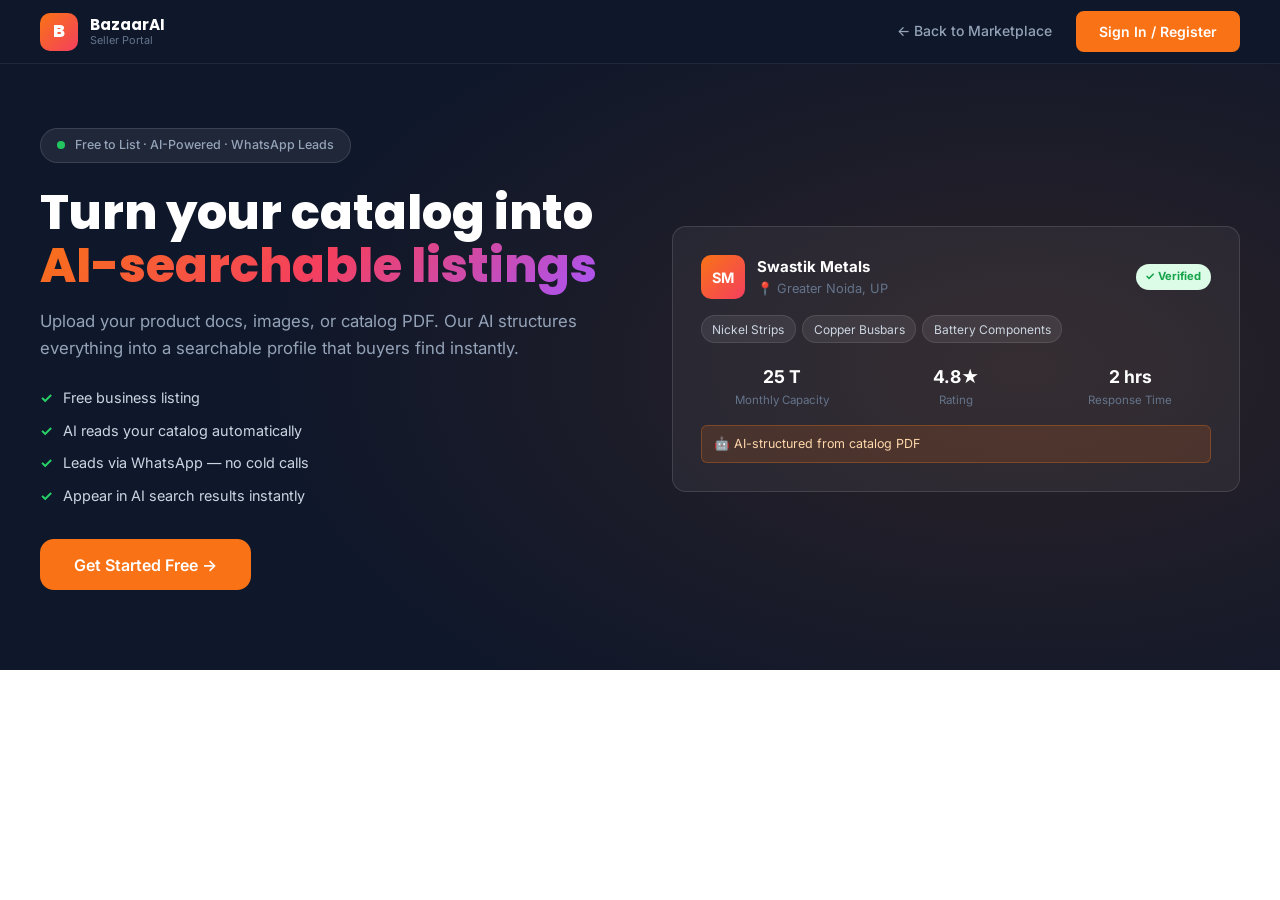
==== seller.html @ 1f9756ff "Rebuild: BazaarAI — AI-powered B2B marketplace prototype Complete rewrite as a ChatGPT-like B2B mark" ====
<!DOCTYPE html>
<html lang="en">
<head>
  <meta charset="UTF-8" />
  <meta name="viewport" content="width=device-width, initial-scale=1" />
  <title>Seller Dashboard — BazaarAI</title>
  <link rel="preconnect" href="https://fonts.googleapis.com" />
  <link rel="preconnect" href="https://fonts.gstatic.com" crossorigin />
  <link href="https://fonts.googleapis.com/css2?family=Inter:wght@300;400;500;600;700&family=Poppins:wght@600;700;800&display=swap" rel="stylesheet" />
  <link rel="stylesheet" href="styles.css" />
</head>
<body class="seller-page">

<!-- ── HEADER ── -->
<header class="header" id="header">
  <div class="container header-inner">
    <a href="index.html" class="brand">
      <div class="brand-icon">B</div>
      <div class="brand-text">
        <span class="brand-name">BazaarAI</span>
        <span class="brand-sub">Seller Portal</span>
      </div>
    </a>
    <nav class="header-nav">
      <a href="index.html">← Back to Marketplace</a>
    </nav>
    <div class="header-actions">
      <button class="btn btn-accent" id="sellerLoginBtn">Sign In / Register</button>
    </div>
  </div>
</header>

<!-- ── ONBOARDING (shown before login) ── -->
<section class="seller-hero" id="sellerHero">
  <div class="container seller-hero-inner">
    <div class="seller-hero-text">
      <div class="hero-badge"><span class="pulse-dot"></span> Free to List · AI-Powered · WhatsApp Leads</div>
      <h1>Turn your catalog into<br /><span class="gradient-text">AI-searchable listings</span></h1>
      <p class="hero-sub">Upload your product docs, images, or catalog PDF. Our AI structures everything into a searchable profile that buyers find instantly.</p>
      <div class="seller-benefits">
        <div class="benefit"><span>✓</span> Free business listing</div>
        <div class="benefit"><span>✓</span> AI reads your catalog automatically</div>
        <div class="benefit"><span>✓</span> Leads via WhatsApp — no cold calls</div>
        <div class="benefit"><span>✓</span> Appear in AI search results instantly</div>
      </div>
      <button class="btn btn-accent btn-lg" id="startOnboarding">Get Started Free →</button>
    </div>
    <div class="seller-hero-visual">
      <div class="upload-preview-card">
        <div class="upc-header">
          <div class="upc-avatar">SM</div>
          <div>
            <p class="upc-name">Swastik Metals</p>
            <p class="upc-loc">📍 Greater Noida, UP</p>
          </div>
          <span class="verified-badge">✓ Verified</span>
        </div>
        <div class="upc-tags"><span>Nickel Strips</span><span>Copper Busbars</span><span>Battery Components</span></div>
        <div class="upc-stats">
          <div><strong>25 T</strong><p>Monthly Capacity</p></div>
          <div><strong>4.8★</strong><p>Rating</p></div>
          <div><strong>2 hrs</strong><p>Response Time</p></div>
        </div>
        <div class="upc-ai-tag">🤖 AI-structured from catalog PDF</div>
      </div>
    </div>
  </div>
</section>

<!-- ── ONBOARDING WIZARD ── -->
<section class="onboarding-wizard hidden" id="onboardingWizard">
  <div class="container wizard-wrap">

    <!-- PROGRESS BAR -->
    <div class="wizard-progress">
      <div class="wp-step active" data-step="1"><div class="wp-dot">1</div><span>Business Info</span></div>
      <div class="wp-line"></div>
      <div class="wp-step" data-step="2"><div class="wp-dot">2</div><span>Products</span></div>
      <div class="wp-line"></div>
      <div class="wp-step" data-step="3"><div class="wp-dot">3</div><span>Upload Catalog</span></div>
      <div class="wp-line"></div>
      <div class="wp-step" data-step="4"><div class="wp-dot">4</div><span>AI Processing</span></div>
    </div>

    <!-- STEP 1: Business Info -->
    <div class="wizard-step active" id="step1">
      <h2>Tell us about your business</h2>
      <p class="step-sub">This creates your verified seller profile.</p>
      <div class="wiz-form">
        <div class="form-row">
          <label>Business / Company Name *<input type="text" placeholder="e.g. Swastik Metal Components" /></label>
          <label>GST Number *<input type="text" placeholder="e.g. 09ABCDE1234F1Z5" maxlength="15" /></label>
        </div>
        <div class="form-row">
          <label>Owner / Contact Name *<input type="text" placeholder="Full name" /></label>
          <label>Mobile (WhatsApp) *<input type="tel" placeholder="+91 XXXXX XXXXX" /></label>
        </div>
        <div class="form-row">
          <label>Business Email<input type="email" placeholder="you@business.com" /></label>
          <label>City / District *<input type="text" placeholder="e.g. Greater Noida" /></label>
        </div>
        <label>Business Address *<textarea rows="2" placeholder="Full address with PIN code"></textarea></label>
        <div class="form-row">
          <label>State *
            <select>
              <option>Uttar Pradesh</option><option>Delhi</option><option>Maharashtra</option><option>Gujarat</option><option>Karnataka</option><option>Tamil Nadu</option><option>Rajasthan</option><option>Haryana</option><option>Punjab</option><option>West Bengal</option>
            </select>
          </label>
          <label>Business Type *
            <select>
              <option>Manufacturer</option><option>Distributor / Trader</option><option>Manufacturer + Distributor</option><option>Service Provider</option><option>Exporter</option>
            </select>
          </label>
        </div>
        <div class="form-row">
          <label>Annual Turnover
            <select>
              <option>Below ₹50 Lakh</option><option>₹50L – ₹1 Crore</option><option>₹1–5 Crore</option><option>₹5–25 Crore</option><option>Above ₹25 Crore</option>
            </select>
          </label>
          <label>No. of Employees
            <select>
              <option>1–10</option><option>11–50</option><option>51–200</option><option>200+</option>
            </select>
          </label>
        </div>
        <div class="step-actions">
          <button class="btn btn-accent btn-lg" onclick="goStep(2)">Next: Products →</button>
        </div>
      </div>
    </div>

    <!-- STEP 2: Products -->
    <div class="wizard-step hidden" id="step2">
      <h2>What do you sell?</h2>
      <p class="step-sub">Add your main products or services. You can add more later.</p>
      <div class="products-builder" id="productsBuilder">
        <div class="product-entry" id="productEntry0">
          <div class="pe-header"><span class="pe-num">Product 1</span><button class="pe-remove hidden" onclick="removeProduct(0)">✕</button></div>
          <div class="form-row">
            <label>Product Name *<input type="text" placeholder="e.g. Nickel Plated Strips" /></label>
            <label>Category *
              <select>
                <option>Battery Components</option><option>Metals & Alloys</option><option>Electronics</option><option>Machinery</option><option>Packaging</option><option>Chemicals</option><option>Textiles</option><option>Auto Parts</option><option>Other</option>
              </select>
            </label>
          </div>
          <label>Description<textarea rows="2" placeholder="Key specs, grades, sizes, applications…"></textarea></label>
          <div class="form-row">
            <label>Min. Order Qty<input type="text" placeholder="e.g. 10 kg / 100 pcs" /></label>
            <label>Price Range (₹)<input type="text" placeholder="e.g. ₹500–₹800/kg" /></label>
          </div>
        </div>
      </div>
      <button class="btn btn-outline add-product-btn" id="addProductBtn">+ Add Another Product</button>
      <div class="step-actions">
        <button class="btn btn-ghost-dark" onclick="goStep(1)">← Back</button>
        <button class="btn btn-accent btn-lg" onclick="goStep(3)">Next: Upload Catalog →</button>
      </div>
    </div>

    <!-- STEP 3: Upload -->
    <div class="wizard-step hidden" id="step3">
      <h2>Upload your catalog & documents</h2>
      <p class="step-sub">Our AI will read everything and structure it into searchable listings automatically.</p>
      <div class="upload-grid">
        <div class="upload-zone" id="catalogZone" ondragover="event.preventDefault()" ondrop="handleDrop(event,'catalog')">
          <div class="uz-icon">📄</div>
          <p class="uz-title">Product Catalog / Brochure</p>
          <p class="uz-sub">PDF, Word, Excel — AI extracts all product data</p>
          <input type="file" id="catalogFile" accept=".pdf,.doc,.docx,.xls,.xlsx" hidden onchange="handleFileSelect(this,'catalog')" />
          <button class="btn btn-outline" onclick="document.getElementById('catalogFile').click()">Choose File</button>
          <div class="uz-preview hidden" id="catalogPreview"></div>
        </div>
        <div class="upload-zone" id="imagesZone" ondragover="event.preventDefault()" ondrop="handleDrop(event,'images')">
          <div class="uz-icon">🖼️</div>
          <p class="uz-title">Product Images</p>
          <p class="uz-sub">JPG, PNG — AI captions and tags automatically</p>
          <input type="file" id="imagesFile" accept="image/*" multiple hidden onchange="handleFileSelect(this,'images')" />
          <button class="btn btn-outline" onclick="document.getElementById('imagesFile').click()">Choose Images</button>
          <div class="uz-preview hidden" id="imagesPreview"></div>
        </div>
        <div class="upload-zone" id="docsZone" ondragover="event.preventDefault()" ondrop="handleDrop(event,'docs')">
          <div class="uz-icon">📋</div>
          <p class="uz-title">Business Documents</p>
          <p class="uz-sub">GST cert, MSME, ISO — builds buyer trust</p>
          <input type="file" id="docsFile" accept=".pdf,.jpg,.png" multiple hidden onchange="handleFileSelect(this,'docs')" />
          <button class="btn btn-outline" onclick="document.getElementById('docsFile').click()">Choose Docs</button>
          <div class="uz-preview hidden" id="docsPreview"></div>
        </div>
      </div>
      <div class="step-actions">
        <button class="btn btn-ghost-dark" onclick="goStep(2)">← Back</button>
        <button class="btn btn-accent btn-lg" onclick="goStep(4)">Submit & Process with AI →</button>
      </div>
    </div>

    <!-- STEP 4: AI Processing -->
    <div class="wizard-step hidden" id="step4">
      <div class="ai-processing" id="aiProcessing">
        <div class="ai-proc-icon">🤖</div>
        <h2>AI is processing your catalog…</h2>
        <p class="step-sub">This takes about 30 seconds. Sit tight!</p>
        <div class="proc-steps" id="procSteps">
          <div class="proc-step pending" id="proc1"><span class="proc-spinner"></span> Reading catalog & extracting product data…</div>
          <div class="proc-step pending" id="proc2"><span class="proc-spinner"></span> Structuring product listings & specs…</div>
          <div class="proc-step pending" id="proc3"><span class="proc-spinner"></span> Generating search keywords & tags…</div>
          <div class="proc-step pending" id="proc4"><span class="proc-spinner"></span> Creating seller profile & FAQs…</div>
          <div class="proc-step pending" id="proc5"><span class="proc-spinner"></span> Verifying business documents…</div>
        </div>
      </div>
      <!-- Success State (hidden initially) -->
      <div class="ai-success hidden" id="aiSuccess">
        <div class="success-checkmark">✓</div>
        <h2>Your listing is live! 🎉</h2>
        <p class="step-sub">BazaarAI has structured your catalog into <strong>12 searchable product listings</strong>. Buyers can now find you instantly.</p>
        <div class="success-stats">
          <div class="ss-item"><span class="ss-num">12</span><span class="ss-label">Products Listed</span></div>
          <div class="ss-item"><span class="ss-num">48</span><span class="ss-label">Keywords Generated</span></div>
          <div class="ss-item"><span class="ss-num">3</span><span class="ss-label">Docs Verified</span></div>
        </div>
        <div class="success-actions">
          <button class="btn btn-accent btn-lg" onclick="showDashboard()">View My Dashboard →</button>
          <a href="index.html" class="btn btn-outline btn-lg">See How Buyers Find Me</a>
        </div>
      </div>
    </div>

  </div>
</section>

<!-- ── SELLER DASHBOARD ── -->
<section class="seller-dashboard hidden" id="sellerDashboard">
  <div class="container">
    <div class="dashboard-header">
      <div>
        <h2>Welcome back, <span id="dashName">Swastik Metals</span></h2>
        <p class="dash-sub">Your listing is active and getting discovered</p>
      </div>
      <div class="dash-header-actions">
        <button class="btn btn-outline">Edit Profile</button>
        <button class="btn btn-accent">+ Add Product</button>
      </div>
    </div>

    <!-- KPI CARDS -->
    <div class="kpi-grid">
      <div class="kpi-card">
        <div class="kpi-icon">👁️</div>
        <div class="kpi-val" data-target="1284">0</div>
        <div class="kpi-label">Profile Views (30d)</div>
        <div class="kpi-trend up">↑ 23% vs last month</div>
      </div>
      <div class="kpi-card">
        <div class="kpi-icon">💬</div>
        <div class="kpi-val" data-target="47">0</div>
        <div class="kpi-label">WhatsApp Enquiries</div>
        <div class="kpi-trend up">↑ 18% vs last month</div>
      </div>
      <div class="kpi-card">
        <div class="kpi-icon">🔍</div>
        <div class="kpi-val" data-target="326">0</div>
        <div class="kpi-label">Search Appearances</div>
        <div class="kpi-trend up">↑ 41% vs last month</div>
      </div>
      <div class="kpi-card">
        <div class="kpi-icon">⭐</div>
        <div class="kpi-val" data-target="48" data-decimal="true">0</div>
        <div class="kpi-label">Avg. Rating</div>
        <div class="kpi-trend neutral">12 reviews</div>
      </div>
    </div>

    <!-- RECENT LEADS -->
    <div class="dash-section">
      <div class="dash-section-head">
        <h3>Recent Buyer Enquiries</h3>
        <button class="btn btn-outline tiny">View All</button>
      </div>
      <div class="leads-table">
        <div class="leads-head"><span>Buyer</span><span>Query</span><span>Location</span><span>Time</span><span>Action</span></div>
        <div class="lead-row">
          <div class="lead-buyer"><div class="lead-avatar">RK</div><div><p>Rajesh Kumar</p><p class="lead-co">RK Energy Pvt Ltd</p></div></div>
          <div class="lead-query">"Need 100kg pure nickel 0.15mm for battery pack"</div>
          <div class="lead-loc">📍 Pune, MH</div>
          <div class="lead-time">2 hrs ago</div>
          <div><a href="https://wa.me/918112662827?text=Hi%2C+I+saw+your+listing+on+BazaarAI" target="_blank" class="btn btn-wa tiny">WhatsApp</a></div>
        </div>
        <div class="lead-row">
          <div class="lead-buyer"><div class="lead-avatar">AM</div><div><p>Amit Mehta</p><p class="lead-co">Greentech Solutions</p></div></div>
          <div class="lead-query">"Copper busbar custom shape 6mm × 30mm, 500 pcs"</div>
          <div class="lead-loc">📍 Bangalore, KA</div>
          <div class="lead-time">5 hrs ago</div>
          <div><a href="https://wa.me/918112662827?text=Hi%2C+I+saw+your+listing+on+BazaarAI" target="_blank" class="btn btn-wa tiny">WhatsApp</a></div>
        </div>
        <div class="lead-row">
          <div class="lead-buyer"><div class="lead-avatar">PS</div><div><p>Priya Sharma</p><p class="lead-co">SolarMax India</p></div></div>
          <div class="lead-query">"Aluminium busbar for solar inverter, 1000 pcs/month"</div>
          <div class="lead-loc">📍 Jaipur, RJ</div>
          <div class="lead-time">1 day ago</div>
          <div><a href="https://wa.me/918112662827?text=Hi%2C+I+saw+your+listing+on+BazaarAI" target="_blank" class="btn btn-wa tiny">WhatsApp</a></div>
        </div>
        <div class="lead-row">
          <div class="lead-buyer"><div class="lead-avatar">VN</div><div><p>Vikram Nair</p><p class="lead-co">EV Pack Technologies</p></div></div>
          <div class="lead-query">"Nickel plated strip sample 20mm × 0.2mm, urgent"</div>
          <div class="lead-loc">📍 Chennai, TN</div>
          <div class="lead-time">2 days ago</div>
          <div><a href="https://wa.me/918112662827?text=Hi%2C+I+saw+your+listing+on+BazaarAI" target="_blank" class="btn btn-wa tiny">WhatsApp</a></div>
        </div>
      </div>
    </div>

    <!-- LISTED PRODUCTS -->
    <div class="dash-section">
      <div class="dash-section-head">
        <h3>Your AI-Structured Listings</h3>
        <button class="btn btn-outline tiny">Manage All</button>
      </div>
      <div class="listed-products">
        <div class="lp-card"><div class="lp-img">🔧</div><div class="lp-info"><p class="lp-name">Nickel Plated Strips</p><p class="lp-meta">48 keywords · 210 views</p></div><span class="lp-status active">Active</span></div>
        <div class="lp-card"><div class="lp-img">⚡</div><div class="lp-info"><p class="lp-name">Pure Nickel Strips</p><p class="lp-meta">36 keywords · 184 views</p></div><span class="lp-status active">Active</span></div>
        <div class="lp-card"><div class="lp-img">🔌</div><div class="lp-info"><p class="lp-name">Copper Busbars</p><p class="lp-meta">52 keywords · 312 views</p></div><span class="lp-status active">Active</span></div>
        <div class="lp-card"><div class="lp-img">🏗️</div><div class="lp-info"><p class="lp-name">Aluminium Busbars</p><p class="lp-meta">29 keywords · 98 views</p></div><span class="lp-status active">Active</span></div>
        <div class="lp-card lp-add" onclick="goStep(2); showWizard()"><div class="lp-img">+</div><div class="lp-info"><p class="lp-name">Add New Product</p><p class="lp-meta">Let AI structure it</p></div></div>
      </div>
    </div>

  </div>
</section>

<script src="script.js"></script>
</body>
</html>
---- styles.css ----
/* ── TOKENS ── */
:root {
  --ink: #1e293b;
  --muted: #64748b;
  --accent: #f97316;
  --accent-dark: #ea580c;
  --accent-light: #fff7ed;
  --primary: #1a56db;
  --primary-dark: #1447c0;
  --primary-light: #eff6ff;
  --navy: #0f172a;
  --navy-mid: #1e293b;
  --surface: #ffffff;
  --surface-alt: #f8fafc;
  --line: #e2e8f0;
  --wa: #25d366;
  --radius: 14px;
  --radius-sm: 8px;
  --radius-xs: 6px;
  --shadow-sm: 0 1px 3px rgba(15,23,42,.08);
  --shadow: 0 4px 20px rgba(15,23,42,.10);
  --shadow-lg: 0 16px 48px rgba(15,23,42,.18);
  --header-h: 64px;
}

*, *::before, *::after { box-sizing: border-box; margin: 0; padding: 0; }
html { scroll-behavior: smooth; }
body { font-family: "Inter", system-ui, sans-serif; color: var(--ink); background: var(--surface); line-height: 1.6; font-size: 15px; }
img { max-width: 100%; display: block; }
a { color: inherit; text-decoration: none; }
ul { list-style: none; }
input, select, textarea, button { font-family: inherit; }

/* ── UTIL ── */
.container { width: min(1200px, 94vw); margin: 0 auto; }
.hidden { display: none !important; }
.eyebrow { font-size: .72rem; font-weight: 700; letter-spacing: .1em; text-transform: uppercase; color: var(--primary); margin-bottom: .5rem; }
.section-head { text-align: center; max-width: 640px; margin: 0 auto 3rem; }
.section-head h2 { font-family: "Poppins", sans-serif; font-size: clamp(1.6rem,3vw,2.2rem); font-weight: 700; margin-bottom: .6rem; }
.section-lead { color: var(--muted); font-size: 1rem; }
.gradient-text { background: linear-gradient(135deg, #f97316 0%, #f43f5e 50%, #a855f7 100%); -webkit-background-clip: text; -webkit-text-fill-color: transparent; background-clip: text; }

/* ── BUTTONS ── */
.btn { display: inline-flex; align-items: center; justify-content: center; gap: .45rem; padding: .6rem 1.3rem; border-radius: var(--radius-sm); font-size: .875rem; font-weight: 600; cursor: pointer; border: 2px solid transparent; transition: all .15s; white-space: nowrap; }
.btn-accent { background: var(--accent); color: #fff; border-color: var(--accent); }
.btn-accent:hover { background: var(--accent-dark); border-color: var(--accent-dark); }
.btn-primary { background: var(--primary); color: #fff; border-color: var(--primary); }
.btn-primary:hover { background: var(--primary-dark); border-color: var(--primary-dark); }
.btn-outline { background: transparent; color: var(--primary); border-color: var(--primary); }
.btn-outline:hover { background: var(--primary-light); }
.btn-ghost-dark { background: transparent; color: var(--ink); border-color: var(--line); }
.btn-ghost-dark:hover { background: var(--surface-alt); }
.btn-white { background: #fff; color: var(--ink); border-color: #fff; font-weight: 700; }
.btn-white:hover { background: #f1f5f9; }
.btn-outline-white { background: transparent; color: #fff; border-color: rgba(255,255,255,.5); }
.btn-outline-white:hover { background: rgba(255,255,255,.1); }
.btn-wa { background: var(--wa); color: #fff; border-color: var(--wa); font-size: .8rem; padding: .4rem .9rem; }
.btn-wa:hover { background: #1da851; }
.btn-lg { padding: .85rem 2rem; font-size: 1rem; border-radius: var(--radius); }
.btn-block { width: 100%; }
.tiny { padding: .35rem .8rem; font-size: .78rem; }

/* ── HEADER ── */
.header { position: sticky; top: 0; z-index: 100; background: var(--navy); height: var(--header-h); border-bottom: 1px solid rgba(255,255,255,.07); }
.header-inner { display: flex; align-items: center; height: 100%; gap: 1.5rem; }
.brand { display: flex; align-items: center; gap: .75rem; flex-shrink: 0; }
.brand-icon { width: 38px; height: 38px; background: linear-gradient(135deg, var(--accent), #f43f5e); border-radius: 10px; display: flex; align-items: center; justify-content: center; font-family: "Poppins", sans-serif; font-weight: 800; font-size: 1.1rem; color: #fff; flex-shrink: 0; }
.brand-text { display: flex; flex-direction: column; line-height: 1.2; }
.brand-name { font-family: "Poppins", sans-serif; font-weight: 700; font-size: .95rem; color: #fff; }
.brand-sub { font-size: .68rem; color: #64748b; }
.header-nav { display: flex; align-items: center; gap: 1.75rem; margin-left: auto; }
.header-nav a { color: #94a3b8; font-size: .875rem; font-weight: 500; transition: color .15s; }
.header-nav a:hover { color: #fff; }
.header-actions { display: flex; align-items: center; gap: .75rem; }
.burger { display: none; flex-direction: column; gap: 5px; padding: 6px; background: none; border: none; cursor: pointer; margin-left: auto; }
.burger span { display: block; width: 22px; height: 2px; background: #fff; border-radius: 2px; }

/* ── HERO ── */
.hero { position: relative; background: var(--navy); overflow: hidden; padding: 4.5rem 0 5rem; }
.hero-bg-grid {
  position: absolute; inset: 0; pointer-events: none;
  background-image: linear-gradient(rgba(255,255,255,.03) 1px, transparent 1px), linear-gradient(90deg, rgba(255,255,255,.03) 1px, transparent 1px);
  background-size: 60px 60px;
}
.hero-bg-grid::after { content: ''; position: absolute; inset: 0; background: radial-gradient(ellipse 70% 60% at 50% 40%, rgba(249,115,22,.12) 0%, transparent 70%); }
.hero-inner { position: relative; display: flex; flex-direction: column; align-items: center; text-align: center; gap: 2rem; }
.hero-badge { display: inline-flex; align-items: center; gap: .6rem; background: rgba(255,255,255,.07); border: 1px solid rgba(255,255,255,.12); border-radius: 99px; padding: .4rem 1rem; font-size: .78rem; color: #94a3b8; font-weight: 500; }
.pulse-dot { width: 8px; height: 8px; background: #22c55e; border-radius: 50%; animation: pulse 2s infinite; flex-shrink: 0; }
@keyframes pulse { 0%,100%{opacity:1;transform:scale(1)} 50%{opacity:.5;transform:scale(1.3)} }
.hero-inner h1 { font-family: "Poppins", sans-serif; font-size: clamp(2rem,5vw,3.5rem); font-weight: 800; color: #fff; line-height: 1.1; }
.hero-sub { color: #94a3b8; font-size: 1.1rem; max-width: 560px; }

/* ── SEARCH ── */
.search-container { width: 100%; max-width: 760px; }
.search-box { position: relative; display: flex; align-items: center; background: #fff; border-radius: var(--radius); box-shadow: 0 8px 40px rgba(0,0,0,.35); overflow: hidden; border: 2px solid transparent; transition: border-color .2s, box-shadow .2s; }
.search-box:focus-within { border-color: var(--accent); box-shadow: 0 8px 40px rgba(249,115,22,.25); }
.search-icon { width: 52px; height: 56px; display: flex; align-items: center; justify-content: center; flex-shrink: 0; }
.search-icon svg { width: 20px; height: 20px; fill: var(--accent); }
.search-input { flex: 1; height: 56px; border: none; outline: none; font-size: 1rem; color: var(--ink); background: transparent; padding-right: .5rem; position: relative; z-index: 1; }
.search-typewriter { position: absolute; left: 52px; top: 50%; transform: translateY(-50%); color: #94a3b8; font-size: 1rem; pointer-events: none; white-space: nowrap; overflow: hidden; transition: opacity .2s; }
.search-input:focus ~ .search-typewriter,
.search-input:not(:placeholder-shown) ~ .search-typewriter { opacity: 0; }
.search-btn { width: 56px; height: 56px; border: none; background: var(--accent); color: #fff; cursor: pointer; display: flex; align-items: center; justify-content: center; transition: background .15s; flex-shrink: 0; }
.search-btn:hover { background: var(--accent-dark); }
.search-btn svg { width: 20px; height: 20px; fill: #fff; }
.search-btn.small { width: 40px; height: 40px; border-radius: var(--radius-xs); }
.search-suggestions-row { display: flex; align-items: center; gap: .6rem; margin-top: .9rem; flex-wrap: wrap; justify-content: center; }
.sugg-label { font-size: .78rem; color: #64748b; }
.sugg-chip { background: rgba(255,255,255,.08); border: 1px solid rgba(255,255,255,.12); color: #cbd5e1; border-radius: 99px; padding: .3rem .8rem; font-size: .78rem; cursor: pointer; transition: all .15s; }
.sugg-chip:hover { background: rgba(249,115,22,.2); border-color: var(--accent); color: #fff; }

/* ── HERO STATS ── */
.hero-stats { display: flex; align-items: center; gap: 2rem; padding: 1.25rem 2rem; background: rgba(255,255,255,.04); border: 1px solid rgba(255,255,255,.08); border-radius: var(--radius); }
.hstat { text-align: center; }
.hstat-n { display: block; font-family: "Poppins",sans-serif; font-size: 1.35rem; font-weight: 700; color: #fff; }
.hstat-l { font-size: .7rem; color: #64748b; text-transform: uppercase; letter-spacing: .05em; }
.hstat-div { width: 1px; height: 36px; background: rgba(255,255,255,.1); }

/* ── RESULTS ── */
.results-section { padding: 2rem 0 4rem; background: var(--surface-alt); }
.results-layout { display: grid; grid-template-columns: 340px 1fr; gap: 2rem; align-items: start; }
.ai-panel { background: var(--navy); border-radius: var(--radius); overflow: hidden; position: sticky; top: calc(var(--header-h) + 1rem); }
.ai-header { display: flex; align-items: center; gap: .75rem; padding: 1rem 1.25rem; border-bottom: 1px solid rgba(255,255,255,.08); }
.ai-avatar { width: 36px; height: 36px; background: linear-gradient(135deg,var(--accent),#f43f5e); border-radius: 50%; display: flex; align-items: center; justify-content: center; font-size: .75rem; font-weight: 700; color: #fff; flex-shrink: 0; }
.ai-name { color: #fff; font-weight: 600; font-size: .875rem; }
.ai-status { color: #64748b; font-size: .75rem; }
.ai-messages { padding: 1.25rem; display: flex; flex-direction: column; gap: 1rem; min-height: 200px; max-height: 420px; overflow-y: auto; }
.ai-msg { border-radius: var(--radius-sm); padding: .875rem 1rem; font-size: .875rem; line-height: 1.6; }
.ai-msg.user { background: rgba(249,115,22,.15); color: #fed7aa; align-self: flex-end; max-width: 90%; }
.ai-msg.bot { background: rgba(255,255,255,.06); color: #e2e8f0; }
.ai-msg.bot strong { color: #fff; }
.ai-msg.bot ul { margin: .5rem 0 0 1rem; list-style: disc; }
.ai-msg.bot ul li { margin-bottom: .2rem; color: #94a3b8; font-size: .82rem; }
.typing-dots span { display: inline-block; width: 6px; height: 6px; background: #94a3b8; border-radius: 50%; margin: 0 2px; animation: blink 1.2s infinite; }
.typing-dots span:nth-child(2) { animation-delay: .2s; }
.typing-dots span:nth-child(3) { animation-delay: .4s; }
@keyframes blink { 0%,80%,100%{opacity:.2} 40%{opacity:1} }
.ai-input-row { display: flex; align-items: center; gap: .5rem; padding: .75rem 1rem; border-top: 1px solid rgba(255,255,255,.08); }
.ai-followup { flex: 1; background: rgba(255,255,255,.06); border: 1px solid rgba(255,255,255,.1); border-radius: var(--radius-xs); padding: .5rem .75rem; color: #fff; font-size: .85rem; outline: none; }
.ai-followup::placeholder { color: #475569; }
.ai-followup:focus { border-color: var(--accent); }

/* ── SUPPLIER CARDS ── */
.results-toolbar { display: flex; align-items: center; justify-content: space-between; margin-bottom: 1.25rem; flex-wrap: wrap; gap: .75rem; }
.results-count { font-size: .875rem; color: var(--muted); font-weight: 500; }
.results-filters { display: flex; gap: .75rem; }
.filter-select { padding: .45rem .75rem; border: 1px solid var(--line); border-radius: var(--radius-xs); font-size: .82rem; background: #fff; color: var(--ink); cursor: pointer; outline: none; }
.supplier-grid { display: flex; flex-direction: column; gap: 1rem; }
.supplier-card { background: #fff; border: 1px solid var(--line); border-radius: var(--radius); padding: 1.25rem; transition: box-shadow .2s, border-color .2s; display: grid; grid-template-columns: auto 1fr auto; gap: 1rem; align-items: start; }
.supplier-card:hover { box-shadow: var(--shadow); border-color: #bfdbfe; }
.sc-avatar { width: 52px; height: 52px; border-radius: var(--radius-sm); background: linear-gradient(135deg,var(--primary-light),#dbeafe); display: flex; align-items: center; justify-content: center; font-family: "Poppins",sans-serif; font-weight: 700; font-size: 1.1rem; color: var(--primary); flex-shrink: 0; }
.sc-body { min-width: 0; }
.sc-top { display: flex; align-items: center; gap: .6rem; flex-wrap: wrap; margin-bottom: .3rem; }
.sc-name { font-weight: 700; font-size: 1rem; }
.sc-verified { background: #dcfce7; color: #16a34a; font-size: .65rem; font-weight: 700; padding: .2rem .5rem; border-radius: 99px; }
.sc-rating { display: flex; align-items: center; gap: .25rem; font-size: .78rem; font-weight: 600; color: #92400e; background: #fef3c7; padding: .2rem .5rem; border-radius: 99px; }
.sc-location { font-size: .8rem; color: var(--muted); margin-bottom: .5rem; }
.sc-tags { display: flex; flex-wrap: wrap; gap: .4rem; margin-bottom: .6rem; }
.sc-tag { background: var(--surface-alt); border: 1px solid var(--line); border-radius: 99px; padding: .2rem .6rem; font-size: .72rem; color: var(--muted); }
.sc-match { font-size: .8rem; color: #1d4ed8; font-weight: 500; margin-bottom: .5rem; }
.sc-match span { background: #dbeafe; padding: .1rem .4rem; border-radius: 4px; }
.sc-meta { display: flex; gap: 1rem; font-size: .78rem; color: var(--muted); }
.sc-actions { display: flex; flex-direction: column; gap: .5rem; align-items: flex-end; flex-shrink: 0; }
.sc-response { font-size: .72rem; color: var(--muted); text-align: right; }
.load-more-wrap { text-align: center; margin-top: 2rem; }

/* ── HOW IT WORKS ── */
.how-it-works { padding: 5rem 0; background: var(--surface); }
.hiw-tabs { display: flex; justify-content: center; gap: 1rem; margin-bottom: 3rem; }
.hiw-tab { padding: .65rem 1.75rem; border-radius: 99px; border: 2px solid var(--line); background: transparent; color: var(--muted); font-weight: 600; cursor: pointer; font-size: .9rem; transition: all .15s; }
.hiw-tab.active { background: var(--primary); border-color: var(--primary); color: #fff; }
.hiw-steps { display: flex; align-items: flex-start; justify-content: center; gap: 0; }
.hiw-step { text-align: center; max-width: 220px; padding: 2rem 1.25rem; position: relative; }
.step-num { position: absolute; top: 1.25rem; left: 50%; transform: translateX(-50%); width: 28px; height: 28px; background: var(--primary); color: #fff; border-radius: 50%; font-size: .78rem; font-weight: 700; display: flex; align-items: center; justify-content: center; }
.step-icon { font-size: 2.5rem; margin-bottom: 1rem; margin-top: .5rem; }
.hiw-step h4 { font-weight: 700; margin-bottom: .5rem; }
.hiw-step p { color: var(--muted); font-size: .875rem; }
.hiw-connector { flex: 1; height: 2px; background: linear-gradient(90deg,var(--primary),#a5b4fc); align-self: center; margin-top: -2rem; max-width: 80px; }

/* ── CATEGORIES ── */
.categories { padding: 4rem 0; background: var(--surface-alt); }
.cat-grid { display: grid; grid-template-columns: repeat(4,1fr); gap: 1rem; }
.cat-card { background: #fff; border: 1px solid var(--line); border-radius: var(--radius); padding: 1.5rem 1rem; text-align: center; cursor: pointer; display: flex; flex-direction: column; align-items: center; gap: .4rem; transition: all .15s; }
.cat-card:hover { border-color: var(--accent); box-shadow: var(--shadow); transform: translateY(-2px); }
.cat-emoji { font-size: 2rem; }
.cat-name { font-weight: 700; font-size: .9rem; }
.cat-count { font-size: .75rem; color: var(--muted); }

/* ── AI DEMO ── */
.ai-demo { padding: 5rem 0; background: var(--navy); }
.ai-demo-inner { display: grid; grid-template-columns: 1fr 1fr; gap: 5rem; align-items: center; }
.ai-demo-text .eyebrow { color: var(--accent); }
.ai-demo-text h2 { font-family: "Poppins",sans-serif; font-size: clamp(1.6rem,3vw,2.2rem); font-weight: 700; color: #fff; margin-bottom: .75rem; }
.ai-demo-text .section-lead { color: #94a3b8; }
.ai-features { margin-top: 2rem; display: flex; flex-direction: column; gap: 1.25rem; }
.ai-features li { display: flex; gap: 1rem; }
.feat-icon { font-size: 1.4rem; flex-shrink: 0; }
.ai-features li strong { display: block; color: #fff; font-weight: 600; margin-bottom: .2rem; }
.ai-features li p { color: #64748b; font-size: .875rem; }

/* ── MOCKUP ── */
.mockup-window { background: #1e293b; border-radius: var(--radius); overflow: hidden; box-shadow: var(--shadow-lg); border: 1px solid rgba(255,255,255,.1); }
.mockup-bar { display: flex; gap: .4rem; padding: .75rem 1rem; background: #0f172a; }
.mockup-bar span { width: 12px; height: 12px; border-radius: 50%; background: #374151; }
.mockup-bar span:nth-child(1) { background: #ef4444; }
.mockup-bar span:nth-child(2) { background: #f59e0b; }
.mockup-bar span:nth-child(3) { background: #22c55e; }
.mockup-chat { padding: 1.25rem; display: flex; flex-direction: column; gap: 1rem; min-height: 280px; }
.mockup-msg { border-radius: var(--radius-sm); padding: .75rem 1rem; font-size: .875rem; line-height: 1.6; max-width: 85%; }
.mockup-msg.user { background: rgba(249,115,22,.2); color: #fed7aa; align-self: flex-end; }
.mockup-msg.ai { background: rgba(255,255,255,.06); color: #e2e8f0; align-self: flex-start; }
.mockup-msg.typing { background: rgba(255,255,255,.04); padding: .9rem 1rem; }
.dot { display: inline-block; width: 7px; height: 7px; background: #64748b; border-radius: 50%; margin: 0 2px; animation: blink 1.2s infinite; }
.dot:nth-child(2) { animation-delay: .2s; }
.dot:nth-child(3) { animation-delay: .4s; }

/* ── TRUST ── */
.trust-section { padding: 4rem 0; background: var(--surface-alt); }
.trust-grid { display: grid; grid-template-columns: repeat(4,1fr); gap: 1.5rem; }
.trust-item { text-align: center; padding: 2rem 1rem; }
.trust-icon { font-size: 2rem; margin-bottom: 1rem; }
.trust-item h4 { font-weight: 700; margin-bottom: .4rem; }
.trust-item p { color: var(--muted); font-size: .875rem; }

/* ── CTA ── */
.cta-section { padding: 5rem 0; background: linear-gradient(135deg,#1a56db 0%,#7c3aed 100%); }
.cta-inner { text-align: center; }
.cta-inner h2 { font-family: "Poppins",sans-serif; font-size: clamp(1.75rem,3vw,2.5rem); font-weight: 700; color: #fff; margin-bottom: .75rem; }
.cta-inner p { color: rgba(255,255,255,.75); margin-bottom: 2rem; font-size: 1.05rem; }
.cta-actions { display: flex; justify-content: center; gap: 1rem; flex-wrap: wrap; }

/* ── FOOTER ── */
.footer { background: var(--navy); padding: 3.5rem 0 0; }
.footer-inner { display: grid; grid-template-columns: 1.5fr 1fr; gap: 3rem; padding-bottom: 3rem; border-bottom: 1px solid rgba(255,255,255,.07); }
.footer-brand { display: flex; align-items: center; gap: .75rem; }
.footer-tagline { color: #475569; font-size: .8rem; margin-top: .1rem; }
.footer-links-grid { display: grid; grid-template-columns: repeat(3,1fr); gap: 1.5rem; }
.footer-links-grid > div { display: flex; flex-direction: column; gap: .5rem; }
.fl-head { color: #fff; font-weight: 600; font-size: .78rem; text-transform: uppercase; letter-spacing: .07em; margin-bottom: .25rem; }
.footer-links-grid a { color: #475569; font-size: .85rem; transition: color .15s; }
.footer-links-grid a:hover { color: #fff; }
.footer-bottom { padding: 1.25rem 0; }
.footer-bottom .container { display: flex; justify-content: space-between; flex-wrap: wrap; gap: .5rem; }
.footer-bottom p { color: #334155; font-size: .78rem; }

/* ── AUTH MODAL ── */
.modal-overlay { position: fixed; inset: 0; background: rgba(0,0,0,.6); backdrop-filter: blur(6px); z-index: 1000; display: flex; align-items: center; justify-content: center; opacity: 0; pointer-events: none; transition: opacity .2s; }
.modal-overlay.open { opacity: 1; pointer-events: all; }
.modal { background: #fff; border-radius: var(--radius); width: min(460px,94vw); max-height: 90vh; overflow-y: auto; position: relative; padding: 2rem; box-shadow: var(--shadow-lg); }
.modal-close { position: absolute; top: 1rem; right: 1rem; background: none; border: none; font-size: 1.4rem; cursor: pointer; color: var(--muted); line-height: 1; }
.modal-close:hover { color: var(--ink); }
.modal-tabs { display: flex; gap: .5rem; margin-bottom: 1.5rem; background: var(--surface-alt); border-radius: var(--radius-sm); padding: .25rem; }
.modal-tab { flex: 1; padding: .55rem; border-radius: var(--radius-xs); border: none; background: transparent; font-size: .875rem; font-weight: 600; cursor: pointer; color: var(--muted); transition: all .15s; }
.modal-tab.active { background: #fff; color: var(--ink); box-shadow: var(--shadow-sm); }
.modal-title { font-family: "Poppins",sans-serif; font-weight: 700; font-size: 1.2rem; margin-bottom: 1.25rem; }
.btn-google { width: 100%; display: flex; align-items: center; justify-content: center; gap: .75rem; padding: .75rem 1.25rem; border: 1.5px solid var(--line); border-radius: var(--radius-sm); background: #fff; font-size: .9rem; font-weight: 600; cursor: pointer; transition: all .15s; color: var(--ink); }
.btn-google svg { width: 20px; height: 20px; }
.btn-google:hover { border-color: #9ca3af; box-shadow: var(--shadow-sm); }
.auth-divider { display: flex; align-items: center; gap: .75rem; margin: 1.25rem 0; }
.auth-divider::before,.auth-divider::after { content:''; flex:1; height:1px; background: var(--line); }
.auth-divider span { font-size: .78rem; color: var(--muted); }
.otp-step label { display: flex; flex-direction: column; gap: .35rem; font-size: .85rem; font-weight: 600; margin-bottom: .9rem; }
.phone-input-row { display: flex; align-items: center; border: 1.5px solid var(--line); border-radius: var(--radius-sm); overflow: hidden; transition: border-color .15s; }
.phone-input-row:focus-within { border-color: var(--primary); }
.country-code { padding: .65rem .75rem; background: var(--surface-alt); font-size: .875rem; border-right: 1px solid var(--line); white-space: nowrap; }
.phone-input-row input { flex:1; border:none; outline:none; padding: .65rem .75rem; font-size: .9rem; }
.otp-hint { font-size: .85rem; color: var(--muted); margin-bottom: 1rem; }
.otp-boxes { display: flex; gap: .5rem; justify-content: center; margin-bottom: 1rem; }
.otp-box { width: 44px; height: 48px; border: 1.5px solid var(--line); border-radius: var(--radius-xs); text-align: center; font-size: 1.25rem; font-weight: 700; outline: none; transition: border-color .15s; }
.otp-box:focus { border-color: var(--primary); }
.resend-link { text-align: center; font-size: .8rem; color: var(--muted); margin-top: .75rem; }
.resend-link a { color: var(--primary); font-weight: 600; }

/* ── SELLER PAGE ── */
.seller-page .hero { padding: 0; }
.seller-hero { background: var(--navy); padding: 4rem 0 5rem; position: relative; overflow: hidden; }
.seller-hero::before { content:''; position:absolute; inset:0; background: radial-gradient(ellipse 60% 70% at 80% 50%,rgba(249,115,22,.12),transparent); }
.seller-hero-inner { position:relative; display:grid; grid-template-columns:1fr 1fr; gap:4rem; align-items:center; }
.seller-hero-text .hero-badge { display:inline-flex; align-items:center; gap:.6rem; background:rgba(255,255,255,.07); border:1px solid rgba(255,255,255,.12); border-radius:99px; padding:.4rem 1rem; font-size:.78rem; color:#94a3b8; margin-bottom:1.5rem; }
.seller-hero-text h1 { font-family:"Poppins",sans-serif; font-size:clamp(2rem,4vw,3rem); font-weight:800; color:#fff; line-height:1.1; margin-bottom:1rem; }
.hero-sub { color:#94a3b8; font-size:1.05rem; margin-bottom:1.5rem; }
.seller-benefits { display:flex; flex-direction:column; gap:.6rem; margin-bottom:2rem; }
.benefit { display:flex; align-items:center; gap:.6rem; color:#cbd5e1; font-size:.9rem; }
.benefit span { color:var(--wa); font-weight:700; }

/* Upload Preview Card */
.upload-preview-card { background:rgba(255,255,255,.05); border:1px solid rgba(255,255,255,.12); border-radius:var(--radius); padding:1.75rem; }
.upc-header { display:flex; align-items:center; gap:.75rem; margin-bottom:1rem; }
.upc-avatar { width:44px; height:44px; background:linear-gradient(135deg,var(--accent),#f43f5e); border-radius:10px; display:flex; align-items:center; justify-content:center; font-weight:700; color:#fff; font-size:.9rem; flex-shrink:0; }
.upc-name { color:#fff; font-weight:700; }
.upc-loc { color:#64748b; font-size:.8rem; }
.verified-badge { margin-left:auto; background:#dcfce7; color:#16a34a; font-size:.7rem; font-weight:700; padding:.25rem .6rem; border-radius:99px; }
.upc-tags { display:flex; flex-wrap:wrap; gap:.4rem; margin-bottom:1.25rem; }
.upc-tags span { background:rgba(255,255,255,.08); color:#cbd5e1; font-size:.75rem; padding:.2rem .65rem; border-radius:99px; border:1px solid rgba(255,255,255,.1); }
.upc-stats { display:grid; grid-template-columns:repeat(3,1fr); gap:.75rem; text-align:center; margin-bottom:1rem; }
.upc-stats strong { display:block; color:#fff; font-size:1.1rem; font-weight:700; }
.upc-stats p { color:#64748b; font-size:.72rem; }
.upc-ai-tag { background:rgba(249,115,22,.15); border:1px solid rgba(249,115,22,.3); border-radius:var(--radius-xs); padding:.5rem .75rem; font-size:.78rem; color:#fed7aa; }

/* ── WIZARD ── */
.onboarding-wizard { padding: 3rem 0 5rem; background: var(--surface-alt); }
.wizard-wrap { max-width: 780px; }
.wizard-progress { display:flex; align-items:center; margin-bottom:3rem; }
.wp-step { display:flex; flex-direction:column; align-items:center; gap:.4rem; flex-shrink:0; }
.wp-dot { width:36px; height:36px; border-radius:50%; background:var(--line); color:var(--muted); display:flex; align-items:center; justify-content:center; font-weight:700; font-size:.875rem; transition:all .3s; }
.wp-step.active .wp-dot,.wp-step.done .wp-dot { background:var(--primary); color:#fff; }
.wp-step span { font-size:.72rem; font-weight:600; color:var(--muted); white-space:nowrap; }
.wp-step.active span { color:var(--primary); }
.wp-line { flex:1; height:2px; background:var(--line); transition:background .3s; margin: 0 .5rem; margin-bottom:1.2rem; }
.wp-line.done { background:var(--primary); }

.wizard-step { background:#fff; border-radius:var(--radius); padding:2.5rem; box-shadow:var(--shadow-sm); }
.wizard-step h2 { font-family:"Poppins",sans-serif; font-size:1.5rem; font-weight:700; margin-bottom:.4rem; }
.step-sub { color:var(--muted); font-size:.9rem; margin-bottom:1.75rem; }
.wiz-form label,.step label { display:flex; flex-direction:column; gap:.35rem; font-size:.83rem; font-weight:600; color:var(--ink); margin-bottom:.75rem; }
.wiz-form input,.wiz-form select,.wiz-form textarea,
.step input,.step select,.step textarea { padding:.65rem .9rem; border:1.5px solid var(--line); border-radius:var(--radius-xs); font-size:.9rem; background:#fff; color:var(--ink); outline:none; transition:border-color .15s,box-shadow .15s; width:100%; }
.wiz-form input:focus,.wiz-form select:focus,.wiz-form textarea:focus,
.step input:focus,.step select:focus,.step textarea:focus { border-color:var(--primary); box-shadow:0 0 0 3px var(--primary-light); }
.wiz-form textarea { resize:vertical; }
.form-row { display:grid; grid-template-columns:1fr 1fr; gap:1rem; }
.step-actions { display:flex; justify-content:flex-end; gap:.75rem; margin-top:2rem; }

/* Products Builder */
.products-builder { display:flex; flex-direction:column; gap:1.25rem; margin-bottom:1rem; }
.product-entry { border:1.5px solid var(--line); border-radius:var(--radius-sm); padding:1.25rem; background:var(--surface-alt); }
.pe-header { display:flex; justify-content:space-between; align-items:center; margin-bottom:1rem; }
.pe-num { font-weight:700; font-size:.85rem; color:var(--primary); }
.pe-remove { background:none; border:none; color:var(--muted); cursor:pointer; font-size:1rem; padding:.2rem .4rem; border-radius:4px; }
.pe-remove:hover { background:#fee2e2; color:#dc2626; }
.add-product-btn { margin-bottom:1.5rem; }

/* Upload Zones */
.upload-grid { display:grid; grid-template-columns:repeat(3,1fr); gap:1rem; margin-bottom:1.75rem; }
.upload-zone { border:2px dashed var(--line); border-radius:var(--radius); padding:2rem 1rem; text-align:center; transition:all .15s; cursor:default; }
.upload-zone.has-file { border-color:var(--wa); border-style:solid; background:#f0fdf4; }
.uz-icon { font-size:2rem; margin-bottom:.75rem; }
.uz-title { font-weight:700; font-size:.9rem; margin-bottom:.3rem; }
.uz-sub { color:var(--muted); font-size:.78rem; margin-bottom:1rem; }
.uz-preview { margin-top:.75rem; font-size:.8rem; color:var(--wa); font-weight:600; }

/* AI Processing */
.ai-processing,.ai-success { text-align:center; padding:2rem 1rem; }
.ai-proc-icon { font-size:3rem; margin-bottom:1rem; }
.proc-steps { margin-top:2rem; display:flex; flex-direction:column; gap:.75rem; text-align:left; }
.proc-step { display:flex; align-items:center; gap:.75rem; padding:.75rem 1rem; border-radius:var(--radius-xs); background:var(--surface-alt); font-size:.875rem; color:var(--muted); }
.proc-step.done { background:#f0fdf4; color:#15803d; }
.proc-step.done .proc-spinner::before { content:'✓'; }
.proc-spinner { width:18px; height:18px; border:2px solid var(--line); border-top-color:var(--primary); border-radius:50%; animation:spin .8s linear infinite; flex-shrink:0; display:flex; align-items:center; justify-content:center; font-size:.75rem; }
.proc-step.done .proc-spinner { border:none; animation:none; color:var(--wa); font-size:1rem; }
@keyframes spin { to{transform:rotate(360deg)} }
.success-checkmark { width:72px; height:72px; background:#dcfce7; border-radius:50%; display:flex; align-items:center; justify-content:center; font-size:2rem; color:#16a34a; margin:0 auto 1.5rem; }
.success-stats { display:flex; justify-content:center; gap:3rem; margin:2rem 0; }
.ss-item { text-align:center; }
.ss-num { display:block; font-family:"Poppins",sans-serif; font-size:2rem; font-weight:700; color:var(--primary); }
.ss-label { font-size:.78rem; color:var(--muted); }
.success-actions { display:flex; justify-content:center; gap:1rem; flex-wrap:wrap; }

/* ── DASHBOARD ── */
.seller-dashboard { padding:3rem 0 5rem; background:var(--surface-alt); }
.dashboard-header { display:flex; justify-content:space-between; align-items:center; margin-bottom:2rem; flex-wrap:wrap; gap:1rem; }
.dashboard-header h2 { font-family:"Poppins",sans-serif; font-size:1.5rem; font-weight:700; }
.dash-sub { color:var(--muted); font-size:.9rem; }
.dash-header-actions { display:flex; gap:.75rem; }
.kpi-grid { display:grid; grid-template-columns:repeat(4,1fr); gap:1.25rem; margin-bottom:2.5rem; }
.kpi-card { background:#fff; border:1px solid var(--line); border-radius:var(--radius); padding:1.5rem; text-align:center; }
.kpi-icon { font-size:1.5rem; margin-bottom:.5rem; }
.kpi-val { font-family:"Poppins",sans-serif; font-size:2rem; font-weight:700; color:var(--ink); }
.kpi-label { color:var(--muted); font-size:.8rem; margin:.25rem 0; }
.kpi-trend { font-size:.75rem; font-weight:600; }
.kpi-trend.up { color:#16a34a; }
.kpi-trend.neutral { color:var(--muted); }
.dash-section { background:#fff; border:1px solid var(--line); border-radius:var(--radius); padding:1.5rem; margin-bottom:1.5rem; }
.dash-section-head { display:flex; justify-content:space-between; align-items:center; margin-bottom:1.25rem; }
.dash-section-head h3 { font-weight:700; font-size:1rem; }
.leads-table { display:flex; flex-direction:column; gap:0; }
.leads-head { display:grid; grid-template-columns:180px 1fr 120px 100px 100px; gap:1rem; padding:.6rem 1rem; background:var(--surface-alt); border-radius:var(--radius-xs); font-size:.72rem; font-weight:700; text-transform:uppercase; letter-spacing:.05em; color:var(--muted); }
.lead-row { display:grid; grid-template-columns:180px 1fr 120px 100px 100px; gap:1rem; padding:.875rem 1rem; border-bottom:1px solid var(--line); align-items:center; font-size:.85rem; }
.lead-row:last-child { border-bottom:none; }
.lead-buyer { display:flex; align-items:center; gap:.6rem; }
.lead-avatar { width:32px; height:32px; border-radius:50%; background:var(--primary-light); color:var(--primary); font-weight:700; font-size:.72rem; display:flex; align-items:center; justify-content:center; flex-shrink:0; }
.lead-buyer p { font-weight:600; font-size:.83rem; line-height:1.2; }
.lead-co { color:var(--muted); font-size:.72rem; }
.lead-query { color:var(--muted); font-size:.82rem; font-style:italic; }
.lead-loc { font-size:.8rem; color:var(--muted); }
.lead-time { font-size:.78rem; color:var(--muted); }
.listed-products { display:grid; grid-template-columns:repeat(5,1fr); gap:1rem; }
.lp-card { border:1px solid var(--line); border-radius:var(--radius-sm); padding:1rem; display:flex; flex-direction:column; align-items:center; gap:.5rem; text-align:center; }
.lp-img { font-size:1.75rem; }
.lp-name { font-weight:700; font-size:.85rem; }
.lp-meta { color:var(--muted); font-size:.72rem; }
.lp-status { font-size:.68rem; font-weight:700; padding:.2rem .5rem; border-radius:99px; }
.lp-status.active { background:#dcfce7; color:#16a34a; }
.lp-add { border-style:dashed; cursor:pointer; }
.lp-add:hover { border-color:var(--accent); }
.lp-add .lp-img { color:var(--accent); }

/* ── RESPONSIVE ── */
@media (max-width:1024px) {
  .results-layout { grid-template-columns:1fr; }
  .ai-panel { position:static; }
  .cat-grid { grid-template-columns:repeat(2,1fr); }
  .trust-grid { grid-template-columns:repeat(2,1fr); }
  .kpi-grid { grid-template-columns:repeat(2,1fr); }
  .listed-products { grid-template-columns:repeat(3,1fr); }
  .leads-head,.lead-row { grid-template-columns:150px 1fr 100px 90px 90px; font-size:.78rem; }
}
@media (max-width:768px) {
  .header-nav { display:none; }
  .ai-demo-inner { grid-template-columns:1fr; }
  .seller-hero-inner { grid-template-columns:1fr; }
  .hiw-steps { flex-direction:column; align-items:center; }
  .hiw-connector { width:2px; height:30px; margin:0; }
  .form-row { grid-template-columns:1fr; }
  .upload-grid { grid-template-columns:1fr; }
  .footer-inner { grid-template-columns:1fr; }
  .footer-links-grid { grid-template-columns:repeat(3,1fr); }
  .listed-products { grid-template-columns:repeat(2,1fr); }
  .leads-head { display:none; }
  .lead-row { grid-template-columns:1fr 1fr; gap:.5rem; }
  .lead-query { grid-column:1/-1; }
  .supplier-card { grid-template-columns:auto 1fr; }
  .sc-actions { flex-direction:row; align-items:center; grid-column:1/-1; }
}
@media (max-width:480px) {
  .hero-stats { flex-wrap:wrap; gap:1rem; justify-content:center; }
  .kpi-grid { grid-template-columns:1fr 1fr; }
  .cat-grid { grid-template-columns:repeat(2,1fr); }
  .trust-grid { grid-template-columns:1fr; }
  .success-stats { gap:1.5rem; }
  .footer-links-grid { grid-template-columns:1fr 1fr; }
}
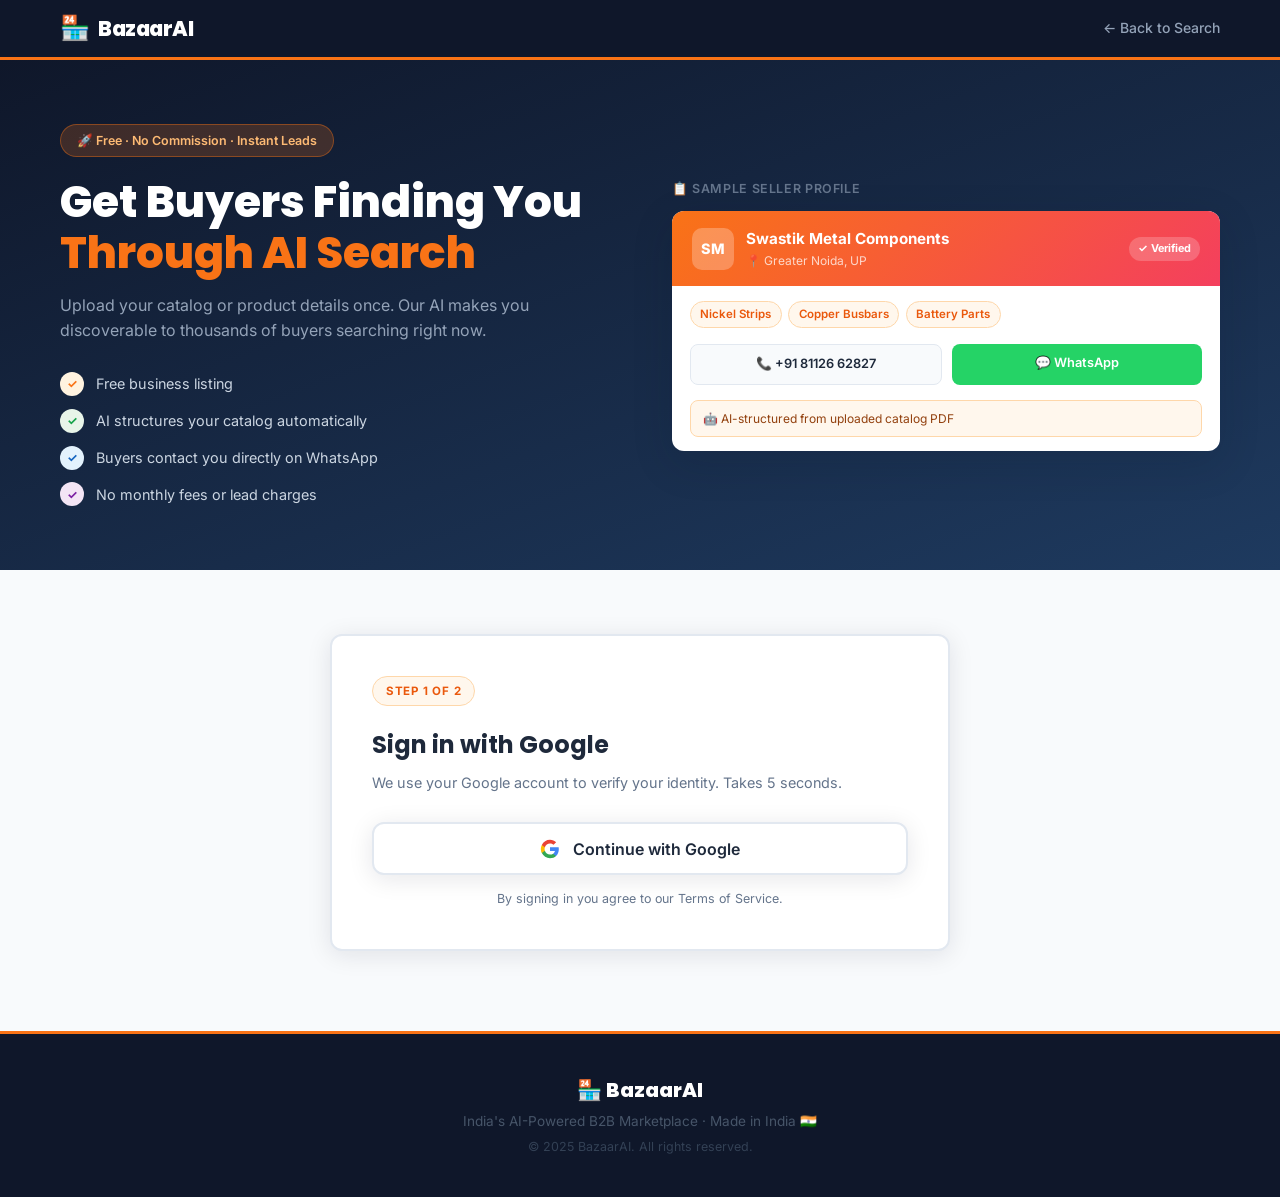
==== commit 5f853f4e: "Redesign: colorful classified-style B2B marketplace - Buyer: simple search bar → AI summary + contac" ====
--- a/seller.html
+++ b/seller.html
@@ -3,330 +3,175 @@
 <head>
   <meta charset="UTF-8" />
   <meta name="viewport" content="width=device-width, initial-scale=1" />
-  <title>Seller Dashboard — BazaarAI</title>
+  <title>Seller Portal — BazaarAI</title>
   <link rel="preconnect" href="https://fonts.googleapis.com" />
   <link rel="preconnect" href="https://fonts.gstatic.com" crossorigin />
-  <link href="https://fonts.googleapis.com/css2?family=Inter:wght@300;400;500;600;700&family=Poppins:wght@600;700;800&display=swap" rel="stylesheet" />
+  <link href="https://fonts.googleapis.com/css2?family=Inter:wght@400;500;600;700&family=Poppins:wght@700;800&display=swap" rel="stylesheet" />
   <link rel="stylesheet" href="styles.css" />
 </head>
-<body class="seller-page">
+<body>
 
-<!-- ── HEADER ── -->
-<header class="header" id="header">
-  <div class="container header-inner">
-    <a href="index.html" class="brand">
-      <div class="brand-icon">B</div>
-      <div class="brand-text">
-        <span class="brand-name">BazaarAI</span>
-        <span class="brand-sub">Seller Portal</span>
-      </div>
+<!-- HEADER -->
+<header class="header">
+  <div class="container hdr-inner">
+    <a href="index.html" class="logo">
+      <span class="logo-icon">🏪</span>
+      <span class="logo-text">BazaarAI</span>
     </a>
-    <nav class="header-nav">
-      <a href="index.html">← Back to Marketplace</a>
+    <nav class="hdr-nav">
+      <a href="index.html">← Back to Search</a>
     </nav>
-    <div class="header-actions">
-      <button class="btn btn-accent" id="sellerLoginBtn">Sign In / Register</button>
-    </div>
   </div>
 </header>
 
-<!-- ── ONBOARDING (shown before login) ── -->
-<section class="seller-hero" id="sellerHero">
+<!-- SELLER HERO -->
+<section class="seller-hero">
   <div class="container seller-hero-inner">
     <div class="seller-hero-text">
-      <div class="hero-badge"><span class="pulse-dot"></span> Free to List · AI-Powered · WhatsApp Leads</div>
-      <h1>Turn your catalog into<br /><span class="gradient-text">AI-searchable listings</span></h1>
-      <p class="hero-sub">Upload your product docs, images, or catalog PDF. Our AI structures everything into a searchable profile that buyers find instantly.</p>
-      <div class="seller-benefits">
-        <div class="benefit"><span>✓</span> Free business listing</div>
-        <div class="benefit"><span>✓</span> AI reads your catalog automatically</div>
-        <div class="benefit"><span>✓</span> Leads via WhatsApp — no cold calls</div>
-        <div class="benefit"><span>✓</span> Appear in AI search results instantly</div>
+      <p class="seller-tag">🚀 Free · No Commission · Instant Leads</p>
+      <h1>Get Buyers Finding You<br /><span class="orange-text">Through AI Search</span></h1>
+      <p class="seller-sub">Upload your catalog or product details once. Our AI makes you discoverable to thousands of buyers searching right now.</p>
+      <div class="seller-perks">
+        <div class="perk"><span class="perk-icon" style="background:#fff3e0;color:#f97316">✓</span> Free business listing</div>
+        <div class="perk"><span class="perk-icon" style="background:#e8f5e9;color:#16a34a">✓</span> AI structures your catalog automatically</div>
+        <div class="perk"><span class="perk-icon" style="background:#e3f2fd;color:#1565c0">✓</span> Buyers contact you directly on WhatsApp</div>
+        <div class="perk"><span class="perk-icon" style="background:#f3e5f5;color:#7b1fa2">✓</span> No monthly fees or lead charges</div>
       </div>
-      <button class="btn btn-accent btn-lg" id="startOnboarding">Get Started Free →</button>
     </div>
-    <div class="seller-hero-visual">
-      <div class="upload-preview-card">
-        <div class="upc-header">
-          <div class="upc-avatar">SM</div>
+    <div class="seller-hero-card">
+      <div class="preview-label">📋 Sample Seller Profile</div>
+      <div class="preview-card">
+        <div class="pc-top">
+          <div class="pc-avatar">SM</div>
           <div>
-            <p class="upc-name">Swastik Metals</p>
-            <p class="upc-loc">📍 Greater Noida, UP</p>
+            <p class="pc-name">Swastik Metal Components</p>
+            <p class="pc-loc">📍 Greater Noida, UP</p>
           </div>
-          <span class="verified-badge">✓ Verified</span>
+          <span class="pc-badge">✓ Verified</span>
         </div>
-        <div class="upc-tags"><span>Nickel Strips</span><span>Copper Busbars</span><span>Battery Components</span></div>
-        <div class="upc-stats">
-          <div><strong>25 T</strong><p>Monthly Capacity</p></div>
-          <div><strong>4.8★</strong><p>Rating</p></div>
-          <div><strong>2 hrs</strong><p>Response Time</p></div>
+        <div class="pc-tags">
+          <span>Nickel Strips</span>
+          <span>Copper Busbars</span>
+          <span>Battery Parts</span>
         </div>
-        <div class="upc-ai-tag">🤖 AI-structured from catalog PDF</div>
+        <div class="pc-contacts">
+          <a class="pc-phone">📞 +91 81126 62827</a>
+          <a class="pc-wa">💬 WhatsApp</a>
+        </div>
+        <div class="pc-ai-note">🤖 AI-structured from uploaded catalog PDF</div>
       </div>
     </div>
   </div>
 </section>
 
-<!-- ── ONBOARDING WIZARD ── -->
-<section class="onboarding-wizard hidden" id="onboardingWizard">
-  <div class="container wizard-wrap">
+<!-- MAIN SELLER FLOW -->
+<section class="seller-flow">
+  <div class="container seller-flow-inner">
 
-    <!-- PROGRESS BAR -->
-    <div class="wizard-progress">
-      <div class="wp-step active" data-step="1"><div class="wp-dot">1</div><span>Business Info</span></div>
-      <div class="wp-line"></div>
-      <div class="wp-step" data-step="2"><div class="wp-dot">2</div><span>Products</span></div>
-      <div class="wp-line"></div>
-      <div class="wp-step" data-step="3"><div class="wp-dot">3</div><span>Upload Catalog</span></div>
-      <div class="wp-line"></div>
-      <div class="wp-step" data-step="4"><div class="wp-dot">4</div><span>AI Processing</span></div>
+    <!-- STEP 1: LOGIN (shown by default) -->
+    <div class="flow-card" id="stepLogin">
+      <div class="flow-step-badge orange">Step 1 of 2</div>
+      <h2>Sign in with Google</h2>
+      <p class="flow-sub">We use your Google account to verify your identity. Takes 5 seconds.</p>
+      <button class="btn-google" id="googleLoginBtn">
+        <svg width="20" height="20" viewBox="0 0 24 24">
+          <path fill="#4285F4" d="M22.56 12.25c0-.78-.07-1.53-.2-2.25H12v4.26h5.92c-.26 1.37-1.04 2.53-2.21 3.31v2.77h3.57c2.08-1.92 3.28-4.74 3.28-8.09z"/>
+          <path fill="#34A853" d="M12 23c2.97 0 5.46-.98 7.28-2.66l-3.57-2.77c-.98.66-2.23 1.06-3.71 1.06-2.86 0-5.29-1.93-6.16-4.53H2.18v2.84C3.99 20.53 7.7 23 12 23z"/>
+          <path fill="#FBBC05" d="M5.84 14.09c-.22-.66-.35-1.36-.35-2.09s.13-1.43.35-2.09V7.07H2.18C1.43 8.55 1 10.22 1 12s.43 3.45 1.18 4.93l3.66-2.84z"/>
+          <path fill="#EA4335" d="M12 5.38c1.62 0 3.06.56 4.21 1.64l3.15-3.15C17.45 2.09 14.97 1 12 1 7.7 1 3.99 3.47 2.18 7.07l3.66 2.84c.87-2.6 3.3-4.53 6.16-4.53z"/>
+        </svg>
+        Continue with Google
+      </button>
+      <p class="flow-note">By signing in you agree to our Terms of Service.</p>
     </div>
 
-    <!-- STEP 1: Business Info -->
-    <div class="wizard-step active" id="step1">
-      <h2>Tell us about your business</h2>
-      <p class="step-sub">This creates your verified seller profile.</p>
-      <div class="wiz-form">
-        <div class="form-row">
-          <label>Business / Company Name *<input type="text" placeholder="e.g. Swastik Metal Components" /></label>
-          <label>GST Number *<input type="text" placeholder="e.g. 09ABCDE1234F1Z5" maxlength="15" /></label>
-        </div>
-        <div class="form-row">
-          <label>Owner / Contact Name *<input type="text" placeholder="Full name" /></label>
-          <label>Mobile (WhatsApp) *<input type="tel" placeholder="+91 XXXXX XXXXX" /></label>
-        </div>
-        <div class="form-row">
-          <label>Business Email<input type="email" placeholder="you@business.com" /></label>
-          <label>City / District *<input type="text" placeholder="e.g. Greater Noida" /></label>
-        </div>
-        <label>Business Address *<textarea rows="2" placeholder="Full address with PIN code"></textarea></label>
-        <div class="form-row">
-          <label>State *
-            <select>
-              <option>Uttar Pradesh</option><option>Delhi</option><option>Maharashtra</option><option>Gujarat</option><option>Karnataka</option><option>Tamil Nadu</option><option>Rajasthan</option><option>Haryana</option><option>Punjab</option><option>West Bengal</option>
-            </select>
+    <!-- STEP 2: UPLOAD (hidden until login) -->
+    <div class="flow-card hidden" id="stepUpload">
+      <div class="flow-step-badge blue">Step 2 of 2</div>
+      <div class="logged-in-bar" id="loggedInBar">
+        <span class="logged-in-dot"></span>
+        <span id="loggedInEmail">you@gmail.com</span>
+        <span class="logged-in-check">✓ Signed In</span>
+      </div>
+      <h2>Upload Your Business Details</h2>
+      <p class="flow-sub">Upload anything — catalog PDF, product images, price list, brochure. Our AI reads and structures it all.</p>
+
+      <!-- Quick Info -->
+      <div class="quick-info">
+        <div class="qi-row">
+          <label>Business Name *
+            <input type="text" id="bizName" placeholder="e.g. Swastik Metal Components" />
           </label>
-          <label>Business Type *
-            <select>
-              <option>Manufacturer</option><option>Distributor / Trader</option><option>Manufacturer + Distributor</option><option>Service Provider</option><option>Exporter</option>
-            </select>
+          <label>WhatsApp Number *
+            <div class="wa-input-row">
+              <span class="wa-prefix">🇮🇳 +91</span>
+              <input type="tel" id="waNumber" placeholder="10-digit number" maxlength="10" />
+            </div>
           </label>
         </div>
-        <div class="form-row">
-          <label>Annual Turnover
-            <select>
-              <option>Below ₹50 Lakh</option><option>₹50L – ₹1 Crore</option><option>₹1–5 Crore</option><option>₹5–25 Crore</option><option>Above ₹25 Crore</option>
-            </select>
+        <div class="qi-row">
+          <label>City / Location *
+            <input type="text" id="bizCity" placeholder="e.g. Greater Noida, UP" />
           </label>
-          <label>No. of Employees
-            <select>
-              <option>1–10</option><option>11–50</option><option>51–200</option><option>200+</option>
-            </select>
+          <label>What do you sell? *
+            <input type="text" id="bizProduct" placeholder="e.g. Nickel strips, copper busbars" />
           </label>
         </div>
-        <div class="step-actions">
-          <button class="btn btn-accent btn-lg" onclick="goStep(2)">Next: Products →</button>
+      </div>
+
+      <!-- Upload Zone -->
+      <div class="upload-zone" id="uploadZone"
+           ondragover="event.preventDefault(); this.classList.add('drag-over')"
+           ondragleave="this.classList.remove('drag-over')"
+           ondrop="handleDrop(event)">
+        <div class="uz-idle" id="uzIdle">
+          <div class="uz-icon">📂</div>
+          <p class="uz-title">Drag &amp; drop your files here</p>
+          <p class="uz-sub">Catalog PDF · Product images · Price list · Brochure · Any format</p>
+          <input type="file" id="fileInput" multiple accept=".pdf,.doc,.docx,.xls,.xlsx,.jpg,.jpeg,.png,.ppt,.pptx" hidden />
+          <button class="btn-choose" onclick="document.getElementById('fileInput').click()">Choose Files</button>
+        </div>
+        <div class="uz-files hidden" id="uzFiles">
+          <div class="uz-files-list" id="uzFilesList"></div>
+          <button class="btn-add-more" onclick="document.getElementById('fileInput').click()">+ Add More Files</button>
         </div>
       </div>
+
+      <button class="btn-submit" id="submitBtn">
+        🚀 Submit & Go Live
+      </button>
+      <p class="flow-note">Our AI will process your files within 2 minutes and make your listing live.</p>
     </div>
 
-    <!-- STEP 2: Products -->
-    <div class="wizard-step hidden" id="step2">
-      <h2>What do you sell?</h2>
-      <p class="step-sub">Add your main products or services. You can add more later.</p>
-      <div class="products-builder" id="productsBuilder">
-        <div class="product-entry" id="productEntry0">
-          <div class="pe-header"><span class="pe-num">Product 1</span><button class="pe-remove hidden" onclick="removeProduct(0)">✕</button></div>
-          <div class="form-row">
-            <label>Product Name *<input type="text" placeholder="e.g. Nickel Plated Strips" /></label>
-            <label>Category *
-              <select>
-                <option>Battery Components</option><option>Metals & Alloys</option><option>Electronics</option><option>Machinery</option><option>Packaging</option><option>Chemicals</option><option>Textiles</option><option>Auto Parts</option><option>Other</option>
-              </select>
-            </label>
-          </div>
-          <label>Description<textarea rows="2" placeholder="Key specs, grades, sizes, applications…"></textarea></label>
-          <div class="form-row">
-            <label>Min. Order Qty<input type="text" placeholder="e.g. 10 kg / 100 pcs" /></label>
-            <label>Price Range (₹)<input type="text" placeholder="e.g. ₹500–₹800/kg" /></label>
-          </div>
-        </div>
+    <!-- STEP 3: SUCCESS (hidden) -->
+    <div class="flow-card hidden" id="stepSuccess">
+      <div class="success-top">
+        <div class="success-tick">✓</div>
+        <h2>You're Live! 🎉</h2>
+        <p class="flow-sub">Your listing is now discoverable by buyers searching on BazaarAI. Leads will arrive on your WhatsApp.</p>
       </div>
-      <button class="btn btn-outline add-product-btn" id="addProductBtn">+ Add Another Product</button>
-      <div class="step-actions">
-        <button class="btn btn-ghost-dark" onclick="goStep(1)">← Back</button>
-        <button class="btn btn-accent btn-lg" onclick="goStep(3)">Next: Upload Catalog →</button>
+      <div class="success-stats">
+        <div class="ss"><span class="ss-n" id="ssProducts">0</span><span class="ss-l">Products Indexed</span></div>
+        <div class="ss"><span class="ss-n" id="ssKeywords">0</span><span class="ss-l">Search Keywords</span></div>
+        <div class="ss"><span class="ss-n" id="ssTime">--</span><span class="ss-l">Avg Response Time</span></div>
       </div>
-    </div>
-
-    <!-- STEP 3: Upload -->
-    <div class="wizard-step hidden" id="step3">
-      <h2>Upload your catalog & documents</h2>
-      <p class="step-sub">Our AI will read everything and structure it into searchable listings automatically.</p>
-      <div class="upload-grid">
-        <div class="upload-zone" id="catalogZone" ondragover="event.preventDefault()" ondrop="handleDrop(event,'catalog')">
-          <div class="uz-icon">📄</div>
-          <p class="uz-title">Product Catalog / Brochure</p>
-          <p class="uz-sub">PDF, Word, Excel — AI extracts all product data</p>
-          <input type="file" id="catalogFile" accept=".pdf,.doc,.docx,.xls,.xlsx" hidden onchange="handleFileSelect(this,'catalog')" />
-          <button class="btn btn-outline" onclick="document.getElementById('catalogFile').click()">Choose File</button>
-          <div class="uz-preview hidden" id="catalogPreview"></div>
-        </div>
-        <div class="upload-zone" id="imagesZone" ondragover="event.preventDefault()" ondrop="handleDrop(event,'images')">
-          <div class="uz-icon">🖼️</div>
-          <p class="uz-title">Product Images</p>
-          <p class="uz-sub">JPG, PNG — AI captions and tags automatically</p>
-          <input type="file" id="imagesFile" accept="image/*" multiple hidden onchange="handleFileSelect(this,'images')" />
-          <button class="btn btn-outline" onclick="document.getElementById('imagesFile').click()">Choose Images</button>
-          <div class="uz-preview hidden" id="imagesPreview"></div>
-        </div>
-        <div class="upload-zone" id="docsZone" ondragover="event.preventDefault()" ondrop="handleDrop(event,'docs')">
-          <div class="uz-icon">📋</div>
-          <p class="uz-title">Business Documents</p>
-          <p class="uz-sub">GST cert, MSME, ISO — builds buyer trust</p>
-          <input type="file" id="docsFile" accept=".pdf,.jpg,.png" multiple hidden onchange="handleFileSelect(this,'docs')" />
-          <button class="btn btn-outline" onclick="document.getElementById('docsFile').click()">Choose Docs</button>
-          <div class="uz-preview hidden" id="docsPreview"></div>
-        </div>
-      </div>
-      <div class="step-actions">
-        <button class="btn btn-ghost-dark" onclick="goStep(2)">← Back</button>
-        <button class="btn btn-accent btn-lg" onclick="goStep(4)">Submit & Process with AI →</button>
-      </div>
-    </div>
-
-    <!-- STEP 4: AI Processing -->
-    <div class="wizard-step hidden" id="step4">
-      <div class="ai-processing" id="aiProcessing">
-        <div class="ai-proc-icon">🤖</div>
-        <h2>AI is processing your catalog…</h2>
-        <p class="step-sub">This takes about 30 seconds. Sit tight!</p>
-        <div class="proc-steps" id="procSteps">
-          <div class="proc-step pending" id="proc1"><span class="proc-spinner"></span> Reading catalog & extracting product data…</div>
-          <div class="proc-step pending" id="proc2"><span class="proc-spinner"></span> Structuring product listings & specs…</div>
-          <div class="proc-step pending" id="proc3"><span class="proc-spinner"></span> Generating search keywords & tags…</div>
-          <div class="proc-step pending" id="proc4"><span class="proc-spinner"></span> Creating seller profile & FAQs…</div>
-          <div class="proc-step pending" id="proc5"><span class="proc-spinner"></span> Verifying business documents…</div>
-        </div>
-      </div>
-      <!-- Success State (hidden initially) -->
-      <div class="ai-success hidden" id="aiSuccess">
-        <div class="success-checkmark">✓</div>
-        <h2>Your listing is live! 🎉</h2>
-        <p class="step-sub">BazaarAI has structured your catalog into <strong>12 searchable product listings</strong>. Buyers can now find you instantly.</p>
-        <div class="success-stats">
-          <div class="ss-item"><span class="ss-num">12</span><span class="ss-label">Products Listed</span></div>
-          <div class="ss-item"><span class="ss-num">48</span><span class="ss-label">Keywords Generated</span></div>
-          <div class="ss-item"><span class="ss-num">3</span><span class="ss-label">Docs Verified</span></div>
-        </div>
-        <div class="success-actions">
-          <button class="btn btn-accent btn-lg" onclick="showDashboard()">View My Dashboard →</button>
-          <a href="index.html" class="btn btn-outline btn-lg">See How Buyers Find Me</a>
-        </div>
+      <div class="success-actions">
+        <a href="index.html" class="btn-primary-big">See How Buyers Find You →</a>
+        <button class="btn-outline-big" onclick="addMoreDocs()">Upload More Documents</button>
       </div>
     </div>
 
   </div>
 </section>
 
-<!-- ── SELLER DASHBOARD ── -->
-<section class="seller-dashboard hidden" id="sellerDashboard">
-  <div class="container">
-    <div class="dashboard-header">
-      <div>
-        <h2>Welcome back, <span id="dashName">Swastik Metals</span></h2>
-        <p class="dash-sub">Your listing is active and getting discovered</p>
-      </div>
-      <div class="dash-header-actions">
-        <button class="btn btn-outline">Edit Profile</button>
-        <button class="btn btn-accent">+ Add Product</button>
-      </div>
-    </div>
-
-    <!-- KPI CARDS -->
-    <div class="kpi-grid">
-      <div class="kpi-card">
-        <div class="kpi-icon">👁️</div>
-        <div class="kpi-val" data-target="1284">0</div>
-        <div class="kpi-label">Profile Views (30d)</div>
-        <div class="kpi-trend up">↑ 23% vs last month</div>
-      </div>
-      <div class="kpi-card">
-        <div class="kpi-icon">💬</div>
-        <div class="kpi-val" data-target="47">0</div>
-        <div class="kpi-label">WhatsApp Enquiries</div>
-        <div class="kpi-trend up">↑ 18% vs last month</div>
-      </div>
-      <div class="kpi-card">
-        <div class="kpi-icon">🔍</div>
-        <div class="kpi-val" data-target="326">0</div>
-        <div class="kpi-label">Search Appearances</div>
-        <div class="kpi-trend up">↑ 41% vs last month</div>
-      </div>
-      <div class="kpi-card">
-        <div class="kpi-icon">⭐</div>
-        <div class="kpi-val" data-target="48" data-decimal="true">0</div>
-        <div class="kpi-label">Avg. Rating</div>
-        <div class="kpi-trend neutral">12 reviews</div>
-      </div>
-    </div>
-
-    <!-- RECENT LEADS -->
-    <div class="dash-section">
-      <div class="dash-section-head">
-        <h3>Recent Buyer Enquiries</h3>
-        <button class="btn btn-outline tiny">View All</button>
-      </div>
-      <div class="leads-table">
-        <div class="leads-head"><span>Buyer</span><span>Query</span><span>Location</span><span>Time</span><span>Action</span></div>
-        <div class="lead-row">
-          <div class="lead-buyer"><div class="lead-avatar">RK</div><div><p>Rajesh Kumar</p><p class="lead-co">RK Energy Pvt Ltd</p></div></div>
-          <div class="lead-query">"Need 100kg pure nickel 0.15mm for battery pack"</div>
-          <div class="lead-loc">📍 Pune, MH</div>
-          <div class="lead-time">2 hrs ago</div>
-          <div><a href="https://wa.me/918112662827?text=Hi%2C+I+saw+your+listing+on+BazaarAI" target="_blank" class="btn btn-wa tiny">WhatsApp</a></div>
-        </div>
-        <div class="lead-row">
-          <div class="lead-buyer"><div class="lead-avatar">AM</div><div><p>Amit Mehta</p><p class="lead-co">Greentech Solutions</p></div></div>
-          <div class="lead-query">"Copper busbar custom shape 6mm × 30mm, 500 pcs"</div>
-          <div class="lead-loc">📍 Bangalore, KA</div>
-          <div class="lead-time">5 hrs ago</div>
-          <div><a href="https://wa.me/918112662827?text=Hi%2C+I+saw+your+listing+on+BazaarAI" target="_blank" class="btn btn-wa tiny">WhatsApp</a></div>
-        </div>
-        <div class="lead-row">
-          <div class="lead-buyer"><div class="lead-avatar">PS</div><div><p>Priya Sharma</p><p class="lead-co">SolarMax India</p></div></div>
-          <div class="lead-query">"Aluminium busbar for solar inverter, 1000 pcs/month"</div>
-          <div class="lead-loc">📍 Jaipur, RJ</div>
-          <div class="lead-time">1 day ago</div>
-          <div><a href="https://wa.me/918112662827?text=Hi%2C+I+saw+your+listing+on+BazaarAI" target="_blank" class="btn btn-wa tiny">WhatsApp</a></div>
-        </div>
-        <div class="lead-row">
-          <div class="lead-buyer"><div class="lead-avatar">VN</div><div><p>Vikram Nair</p><p class="lead-co">EV Pack Technologies</p></div></div>
-          <div class="lead-query">"Nickel plated strip sample 20mm × 0.2mm, urgent"</div>
-          <div class="lead-loc">📍 Chennai, TN</div>
-          <div class="lead-time">2 days ago</div>
-          <div><a href="https://wa.me/918112662827?text=Hi%2C+I+saw+your+listing+on+BazaarAI" target="_blank" class="btn btn-wa tiny">WhatsApp</a></div>
-        </div>
-      </div>
-    </div>
-
-    <!-- LISTED PRODUCTS -->
-    <div class="dash-section">
-      <div class="dash-section-head">
-        <h3>Your AI-Structured Listings</h3>
-        <button class="btn btn-outline tiny">Manage All</button>
-      </div>
-      <div class="listed-products">
-        <div class="lp-card"><div class="lp-img">🔧</div><div class="lp-info"><p class="lp-name">Nickel Plated Strips</p><p class="lp-meta">48 keywords · 210 views</p></div><span class="lp-status active">Active</span></div>
-        <div class="lp-card"><div class="lp-img">⚡</div><div class="lp-info"><p class="lp-name">Pure Nickel Strips</p><p class="lp-meta">36 keywords · 184 views</p></div><span class="lp-status active">Active</span></div>
-        <div class="lp-card"><div class="lp-img">🔌</div><div class="lp-info"><p class="lp-name">Copper Busbars</p><p class="lp-meta">52 keywords · 312 views</p></div><span class="lp-status active">Active</span></div>
-        <div class="lp-card"><div class="lp-img">🏗️</div><div class="lp-info"><p class="lp-name">Aluminium Busbars</p><p class="lp-meta">29 keywords · 98 views</p></div><span class="lp-status active">Active</span></div>
-        <div class="lp-card lp-add" onclick="goStep(2); showWizard()"><div class="lp-img">+</div><div class="lp-info"><p class="lp-name">Add New Product</p><p class="lp-meta">Let AI structure it</p></div></div>
-      </div>
-    </div>
-
+<!-- FOOTER -->
+<footer class="footer">
+  <div class="container ftr-inner">
+    <p class="ftr-logo">🏪 BazaarAI</p>
+    <p class="ftr-sub">India's AI-Powered B2B Marketplace · Made in India 🇮🇳</p>
+    <p class="ftr-copy">© 2025 BazaarAI. All rights reserved.</p>
   </div>
-</section>
+</footer>
 
 <script src="script.js"></script>
 </body>
--- a/styles.css
+++ b/styles.css
@@ -1,432 +1,813 @@
 /* ── TOKENS ── */
 :root {
+  --orange: #f97316;
+  --orange-dark: #ea580c;
+  --orange-light: #fff7ed;
+  --blue: #1d4ed8;
+  --blue-light: #eff6ff;
+  --green: #16a34a;
+  --green-light: #f0fdf4;
   --ink: #1e293b;
   --muted: #64748b;
-  --accent: #f97316;
-  --accent-dark: #ea580c;
-  --accent-light: #fff7ed;
-  --primary: #1a56db;
-  --primary-dark: #1447c0;
-  --primary-light: #eff6ff;
-  --navy: #0f172a;
-  --navy-mid: #1e293b;
+  --line: #e2e8f0;
   --surface: #ffffff;
   --surface-alt: #f8fafc;
-  --line: #e2e8f0;
+  --navy: #0f172a;
   --wa: #25d366;
-  --radius: 14px;
+  --radius: 12px;
   --radius-sm: 8px;
-  --radius-xs: 6px;
-  --shadow-sm: 0 1px 3px rgba(15,23,42,.08);
-  --shadow: 0 4px 20px rgba(15,23,42,.10);
-  --shadow-lg: 0 16px 48px rgba(15,23,42,.18);
-  --header-h: 64px;
+  --shadow: 0 4px 24px rgba(15,23,42,.10);
+  --shadow-lg: 0 12px 40px rgba(15,23,42,.16);
+  --header-h: 60px;
 }
 
 *, *::before, *::after { box-sizing: border-box; margin: 0; padding: 0; }
 html { scroll-behavior: smooth; }
-body { font-family: "Inter", system-ui, sans-serif; color: var(--ink); background: var(--surface); line-height: 1.6; font-size: 15px; }
+body { font-family: "Inter", system-ui, sans-serif; color: var(--ink); background: var(--surface); font-size: 15px; line-height: 1.6; }
+a { color: inherit; text-decoration: none; }
 img { max-width: 100%; display: block; }
-a { color: inherit; text-decoration: none; }
-ul { list-style: none; }
 input, select, textarea, button { font-family: inherit; }
-
-/* ── UTIL ── */
-.container { width: min(1200px, 94vw); margin: 0 auto; }
 .hidden { display: none !important; }
-.eyebrow { font-size: .72rem; font-weight: 700; letter-spacing: .1em; text-transform: uppercase; color: var(--primary); margin-bottom: .5rem; }
-.section-head { text-align: center; max-width: 640px; margin: 0 auto 3rem; }
-.section-head h2 { font-family: "Poppins", sans-serif; font-size: clamp(1.6rem,3vw,2.2rem); font-weight: 700; margin-bottom: .6rem; }
-.section-lead { color: var(--muted); font-size: 1rem; }
-.gradient-text { background: linear-gradient(135deg, #f97316 0%, #f43f5e 50%, #a855f7 100%); -webkit-background-clip: text; -webkit-text-fill-color: transparent; background-clip: text; }
-
-/* ── BUTTONS ── */
-.btn { display: inline-flex; align-items: center; justify-content: center; gap: .45rem; padding: .6rem 1.3rem; border-radius: var(--radius-sm); font-size: .875rem; font-weight: 600; cursor: pointer; border: 2px solid transparent; transition: all .15s; white-space: nowrap; }
-.btn-accent { background: var(--accent); color: #fff; border-color: var(--accent); }
-.btn-accent:hover { background: var(--accent-dark); border-color: var(--accent-dark); }
-.btn-primary { background: var(--primary); color: #fff; border-color: var(--primary); }
-.btn-primary:hover { background: var(--primary-dark); border-color: var(--primary-dark); }
-.btn-outline { background: transparent; color: var(--primary); border-color: var(--primary); }
-.btn-outline:hover { background: var(--primary-light); }
-.btn-ghost-dark { background: transparent; color: var(--ink); border-color: var(--line); }
-.btn-ghost-dark:hover { background: var(--surface-alt); }
-.btn-white { background: #fff; color: var(--ink); border-color: #fff; font-weight: 700; }
-.btn-white:hover { background: #f1f5f9; }
-.btn-outline-white { background: transparent; color: #fff; border-color: rgba(255,255,255,.5); }
-.btn-outline-white:hover { background: rgba(255,255,255,.1); }
-.btn-wa { background: var(--wa); color: #fff; border-color: var(--wa); font-size: .8rem; padding: .4rem .9rem; }
-.btn-wa:hover { background: #1da851; }
-.btn-lg { padding: .85rem 2rem; font-size: 1rem; border-radius: var(--radius); }
-.btn-block { width: 100%; }
-.tiny { padding: .35rem .8rem; font-size: .78rem; }
+
+/* ── CONTAINER ── */
+.container { width: min(1160px, 94vw); margin: 0 auto; }
 
 /* ── HEADER ── */
-.header { position: sticky; top: 0; z-index: 100; background: var(--navy); height: var(--header-h); border-bottom: 1px solid rgba(255,255,255,.07); }
-.header-inner { display: flex; align-items: center; height: 100%; gap: 1.5rem; }
-.brand { display: flex; align-items: center; gap: .75rem; flex-shrink: 0; }
-.brand-icon { width: 38px; height: 38px; background: linear-gradient(135deg, var(--accent), #f43f5e); border-radius: 10px; display: flex; align-items: center; justify-content: center; font-family: "Poppins", sans-serif; font-weight: 800; font-size: 1.1rem; color: #fff; flex-shrink: 0; }
-.brand-text { display: flex; flex-direction: column; line-height: 1.2; }
-.brand-name { font-family: "Poppins", sans-serif; font-weight: 700; font-size: .95rem; color: #fff; }
-.brand-sub { font-size: .68rem; color: #64748b; }
-.header-nav { display: flex; align-items: center; gap: 1.75rem; margin-left: auto; }
-.header-nav a { color: #94a3b8; font-size: .875rem; font-weight: 500; transition: color .15s; }
-.header-nav a:hover { color: #fff; }
-.header-actions { display: flex; align-items: center; gap: .75rem; }
-.burger { display: none; flex-direction: column; gap: 5px; padding: 6px; background: none; border: none; cursor: pointer; margin-left: auto; }
-.burger span { display: block; width: 22px; height: 2px; background: #fff; border-radius: 2px; }
+.header {
+  height: var(--header-h);
+  background: var(--navy);
+  position: sticky;
+  top: 0;
+  z-index: 100;
+  border-bottom: 3px solid var(--orange);
+}
+.hdr-inner {
+  display: flex;
+  align-items: center;
+  justify-content: space-between;
+  height: 100%;
+}
+.logo {
+  display: flex;
+  align-items: center;
+  gap: .5rem;
+}
+.logo-icon { font-size: 1.5rem; }
+.logo-text {
+  font-family: "Poppins", sans-serif;
+  font-weight: 800;
+  font-size: 1.3rem;
+  color: #fff;
+  letter-spacing: -.5px;
+}
+.hdr-nav {
+  display: flex;
+  align-items: center;
+  gap: 1.5rem;
+}
+.hdr-nav a {
+  color: #94a3b8;
+  font-size: .875rem;
+  font-weight: 500;
+  transition: color .15s;
+}
+.hdr-nav a:hover { color: #fff; }
+.hdr-seller-link {
+  background: var(--orange);
+  color: #fff !important;
+  padding: .4rem 1rem;
+  border-radius: 99px;
+  font-weight: 600 !important;
+  font-size: .82rem !important;
+}
+.hdr-seller-link:hover { background: var(--orange-dark) !important; }
 
 /* ── HERO ── */
-.hero { position: relative; background: var(--navy); overflow: hidden; padding: 4.5rem 0 5rem; }
-.hero-bg-grid {
-  position: absolute; inset: 0; pointer-events: none;
-  background-image: linear-gradient(rgba(255,255,255,.03) 1px, transparent 1px), linear-gradient(90deg, rgba(255,255,255,.03) 1px, transparent 1px);
-  background-size: 60px 60px;
-}
-.hero-bg-grid::after { content: ''; position: absolute; inset: 0; background: radial-gradient(ellipse 70% 60% at 50% 40%, rgba(249,115,22,.12) 0%, transparent 70%); }
-.hero-inner { position: relative; display: flex; flex-direction: column; align-items: center; text-align: center; gap: 2rem; }
-.hero-badge { display: inline-flex; align-items: center; gap: .6rem; background: rgba(255,255,255,.07); border: 1px solid rgba(255,255,255,.12); border-radius: 99px; padding: .4rem 1rem; font-size: .78rem; color: #94a3b8; font-weight: 500; }
-.pulse-dot { width: 8px; height: 8px; background: #22c55e; border-radius: 50%; animation: pulse 2s infinite; flex-shrink: 0; }
-@keyframes pulse { 0%,100%{opacity:1;transform:scale(1)} 50%{opacity:.5;transform:scale(1.3)} }
-.hero-inner h1 { font-family: "Poppins", sans-serif; font-size: clamp(2rem,5vw,3.5rem); font-weight: 800; color: #fff; line-height: 1.1; }
-.hero-sub { color: #94a3b8; font-size: 1.1rem; max-width: 560px; }
-
-/* ── SEARCH ── */
-.search-container { width: 100%; max-width: 760px; }
-.search-box { position: relative; display: flex; align-items: center; background: #fff; border-radius: var(--radius); box-shadow: 0 8px 40px rgba(0,0,0,.35); overflow: hidden; border: 2px solid transparent; transition: border-color .2s, box-shadow .2s; }
-.search-box:focus-within { border-color: var(--accent); box-shadow: 0 8px 40px rgba(249,115,22,.25); }
-.search-icon { width: 52px; height: 56px; display: flex; align-items: center; justify-content: center; flex-shrink: 0; }
-.search-icon svg { width: 20px; height: 20px; fill: var(--accent); }
-.search-input { flex: 1; height: 56px; border: none; outline: none; font-size: 1rem; color: var(--ink); background: transparent; padding-right: .5rem; position: relative; z-index: 1; }
-.search-typewriter { position: absolute; left: 52px; top: 50%; transform: translateY(-50%); color: #94a3b8; font-size: 1rem; pointer-events: none; white-space: nowrap; overflow: hidden; transition: opacity .2s; }
-.search-input:focus ~ .search-typewriter,
-.search-input:not(:placeholder-shown) ~ .search-typewriter { opacity: 0; }
-.search-btn { width: 56px; height: 56px; border: none; background: var(--accent); color: #fff; cursor: pointer; display: flex; align-items: center; justify-content: center; transition: background .15s; flex-shrink: 0; }
-.search-btn:hover { background: var(--accent-dark); }
-.search-btn svg { width: 20px; height: 20px; fill: #fff; }
-.search-btn.small { width: 40px; height: 40px; border-radius: var(--radius-xs); }
-.search-suggestions-row { display: flex; align-items: center; gap: .6rem; margin-top: .9rem; flex-wrap: wrap; justify-content: center; }
-.sugg-label { font-size: .78rem; color: #64748b; }
-.sugg-chip { background: rgba(255,255,255,.08); border: 1px solid rgba(255,255,255,.12); color: #cbd5e1; border-radius: 99px; padding: .3rem .8rem; font-size: .78rem; cursor: pointer; transition: all .15s; }
-.sugg-chip:hover { background: rgba(249,115,22,.2); border-color: var(--accent); color: #fff; }
-
-/* ── HERO STATS ── */
-.hero-stats { display: flex; align-items: center; gap: 2rem; padding: 1.25rem 2rem; background: rgba(255,255,255,.04); border: 1px solid rgba(255,255,255,.08); border-radius: var(--radius); }
-.hstat { text-align: center; }
-.hstat-n { display: block; font-family: "Poppins",sans-serif; font-size: 1.35rem; font-weight: 700; color: #fff; }
-.hstat-l { font-size: .7rem; color: #64748b; text-transform: uppercase; letter-spacing: .05em; }
-.hstat-div { width: 1px; height: 36px; background: rgba(255,255,255,.1); }
+.hero {
+  background: linear-gradient(160deg, #0f172a 0%, #1e3a5f 50%, #0f172a 100%);
+  padding: 3.5rem 0 0;
+  text-align: center;
+  position: relative;
+  overflow: hidden;
+}
+.hero::before {
+  content: '';
+  position: absolute;
+  inset: 0;
+  background:
+    radial-gradient(circle at 20% 50%, rgba(249,115,22,.15) 0%, transparent 50%),
+    radial-gradient(circle at 80% 30%, rgba(29,78,216,.2) 0%, transparent 50%);
+  pointer-events: none;
+}
+.hero-top {
+  position: relative;
+  padding: 0 1rem;
+}
+.hero-tag {
+  display: inline-block;
+  background: rgba(249,115,22,.2);
+  border: 1px solid rgba(249,115,22,.4);
+  color: #fdba74;
+  font-size: .78rem;
+  font-weight: 600;
+  padding: .35rem 1rem;
+  border-radius: 99px;
+  margin-bottom: 1.25rem;
+  letter-spacing: .04em;
+}
+.hero h1 {
+  font-family: "Poppins", sans-serif;
+  font-size: clamp(2rem, 5vw, 3.25rem);
+  font-weight: 800;
+  color: #fff;
+  line-height: 1.15;
+  margin-bottom: .9rem;
+}
+.hero-sub {
+  color: #94a3b8;
+  font-size: 1.05rem;
+  max-width: 520px;
+  margin: 0 auto 2rem;
+}
+
+/* ── SEARCH BAR ── */
+.search-wrap {
+  position: relative;
+  max-width: 780px;
+  margin: 0 auto;
+  padding: 0 1rem;
+}
+.search-bar {
+  display: flex;
+  align-items: center;
+  background: #fff;
+  border-radius: var(--radius);
+  box-shadow: 0 8px 40px rgba(0,0,0,.4);
+  overflow: hidden;
+  border: 3px solid var(--orange);
+}
+.search-mag {
+  padding: 0 1rem;
+  font-size: 1.2rem;
+  flex-shrink: 0;
+}
+.search-input {
+  flex: 1;
+  height: 58px;
+  border: none;
+  outline: none;
+  font-size: 1rem;
+  color: var(--ink);
+  background: transparent;
+}
+.search-input::placeholder { color: #94a3b8; }
+.search-go {
+  height: 58px;
+  padding: 0 1.75rem;
+  background: var(--orange);
+  color: #fff;
+  border: none;
+  font-size: 1rem;
+  font-weight: 700;
+  cursor: pointer;
+  transition: background .15s;
+  flex-shrink: 0;
+}
+.search-go:hover { background: var(--orange-dark); }
+
+/* Category chips */
+.search-chips {
+  display: flex;
+  align-items: center;
+  gap: .5rem;
+  flex-wrap: wrap;
+  justify-content: center;
+  padding: 1.1rem 0 2.5rem;
+}
+.chip-label { color: #64748b; font-size: .78rem; }
+.chip {
+  background: rgba(255,255,255,.08);
+  border: 1px solid rgba(255,255,255,.15);
+  color: #cbd5e1;
+  border-radius: 99px;
+  padding: .3rem .85rem;
+  font-size: .78rem;
+  cursor: pointer;
+  transition: all .15s;
+}
+.chip:hover {
+  background: var(--orange);
+  border-color: var(--orange);
+  color: #fff;
+}
 
 /* ── RESULTS ── */
-.results-section { padding: 2rem 0 4rem; background: var(--surface-alt); }
-.results-layout { display: grid; grid-template-columns: 340px 1fr; gap: 2rem; align-items: start; }
-.ai-panel { background: var(--navy); border-radius: var(--radius); overflow: hidden; position: sticky; top: calc(var(--header-h) + 1rem); }
-.ai-header { display: flex; align-items: center; gap: .75rem; padding: 1rem 1.25rem; border-bottom: 1px solid rgba(255,255,255,.08); }
-.ai-avatar { width: 36px; height: 36px; background: linear-gradient(135deg,var(--accent),#f43f5e); border-radius: 50%; display: flex; align-items: center; justify-content: center; font-size: .75rem; font-weight: 700; color: #fff; flex-shrink: 0; }
-.ai-name { color: #fff; font-weight: 600; font-size: .875rem; }
-.ai-status { color: #64748b; font-size: .75rem; }
-.ai-messages { padding: 1.25rem; display: flex; flex-direction: column; gap: 1rem; min-height: 200px; max-height: 420px; overflow-y: auto; }
-.ai-msg { border-radius: var(--radius-sm); padding: .875rem 1rem; font-size: .875rem; line-height: 1.6; }
-.ai-msg.user { background: rgba(249,115,22,.15); color: #fed7aa; align-self: flex-end; max-width: 90%; }
-.ai-msg.bot { background: rgba(255,255,255,.06); color: #e2e8f0; }
-.ai-msg.bot strong { color: #fff; }
-.ai-msg.bot ul { margin: .5rem 0 0 1rem; list-style: disc; }
-.ai-msg.bot ul li { margin-bottom: .2rem; color: #94a3b8; font-size: .82rem; }
-.typing-dots span { display: inline-block; width: 6px; height: 6px; background: #94a3b8; border-radius: 50%; margin: 0 2px; animation: blink 1.2s infinite; }
-.typing-dots span:nth-child(2) { animation-delay: .2s; }
-.typing-dots span:nth-child(3) { animation-delay: .4s; }
-@keyframes blink { 0%,80%,100%{opacity:.2} 40%{opacity:1} }
-.ai-input-row { display: flex; align-items: center; gap: .5rem; padding: .75rem 1rem; border-top: 1px solid rgba(255,255,255,.08); }
-.ai-followup { flex: 1; background: rgba(255,255,255,.06); border: 1px solid rgba(255,255,255,.1); border-radius: var(--radius-xs); padding: .5rem .75rem; color: #fff; font-size: .85rem; outline: none; }
-.ai-followup::placeholder { color: #475569; }
-.ai-followup:focus { border-color: var(--accent); }
-
-/* ── SUPPLIER CARDS ── */
-.results-toolbar { display: flex; align-items: center; justify-content: space-between; margin-bottom: 1.25rem; flex-wrap: wrap; gap: .75rem; }
-.results-count { font-size: .875rem; color: var(--muted); font-weight: 500; }
-.results-filters { display: flex; gap: .75rem; }
-.filter-select { padding: .45rem .75rem; border: 1px solid var(--line); border-radius: var(--radius-xs); font-size: .82rem; background: #fff; color: var(--ink); cursor: pointer; outline: none; }
-.supplier-grid { display: flex; flex-direction: column; gap: 1rem; }
-.supplier-card { background: #fff; border: 1px solid var(--line); border-radius: var(--radius); padding: 1.25rem; transition: box-shadow .2s, border-color .2s; display: grid; grid-template-columns: auto 1fr auto; gap: 1rem; align-items: start; }
-.supplier-card:hover { box-shadow: var(--shadow); border-color: #bfdbfe; }
-.sc-avatar { width: 52px; height: 52px; border-radius: var(--radius-sm); background: linear-gradient(135deg,var(--primary-light),#dbeafe); display: flex; align-items: center; justify-content: center; font-family: "Poppins",sans-serif; font-weight: 700; font-size: 1.1rem; color: var(--primary); flex-shrink: 0; }
-.sc-body { min-width: 0; }
-.sc-top { display: flex; align-items: center; gap: .6rem; flex-wrap: wrap; margin-bottom: .3rem; }
-.sc-name { font-weight: 700; font-size: 1rem; }
-.sc-verified { background: #dcfce7; color: #16a34a; font-size: .65rem; font-weight: 700; padding: .2rem .5rem; border-radius: 99px; }
-.sc-rating { display: flex; align-items: center; gap: .25rem; font-size: .78rem; font-weight: 600; color: #92400e; background: #fef3c7; padding: .2rem .5rem; border-radius: 99px; }
-.sc-location { font-size: .8rem; color: var(--muted); margin-bottom: .5rem; }
-.sc-tags { display: flex; flex-wrap: wrap; gap: .4rem; margin-bottom: .6rem; }
-.sc-tag { background: var(--surface-alt); border: 1px solid var(--line); border-radius: 99px; padding: .2rem .6rem; font-size: .72rem; color: var(--muted); }
-.sc-match { font-size: .8rem; color: #1d4ed8; font-weight: 500; margin-bottom: .5rem; }
-.sc-match span { background: #dbeafe; padding: .1rem .4rem; border-radius: 4px; }
-.sc-meta { display: flex; gap: 1rem; font-size: .78rem; color: var(--muted); }
-.sc-actions { display: flex; flex-direction: column; gap: .5rem; align-items: flex-end; flex-shrink: 0; }
-.sc-response { font-size: .72rem; color: var(--muted); text-align: right; }
-.load-more-wrap { text-align: center; margin-top: 2rem; }
+.results-wrap {
+  background: var(--surface-alt);
+  padding: 2rem 0 3rem;
+  min-height: 60vh;
+}
+.results-meta {
+  display: flex;
+  align-items: center;
+  justify-content: space-between;
+  margin-bottom: 1.25rem;
+  flex-wrap: wrap;
+  gap: .75rem;
+}
+.results-query {
+  font-size: .95rem;
+  color: var(--muted);
+  font-weight: 500;
+}
+.results-query strong { color: var(--ink); }
+.clear-btn {
+  background: none;
+  border: 1px solid var(--line);
+  border-radius: 99px;
+  padding: .35rem .9rem;
+  font-size: .8rem;
+  color: var(--muted);
+  cursor: pointer;
+  transition: all .15s;
+}
+.clear-btn:hover { border-color: var(--orange); color: var(--orange); }
+
+/* AI Answer box */
+.ai-answer-box {
+  background: linear-gradient(135deg, #fffbeb, #fff7ed);
+  border: 2px solid #fed7aa;
+  border-left: 5px solid var(--orange);
+  border-radius: var(--radius);
+  padding: 1.1rem 1.25rem;
+  margin-bottom: 1.5rem;
+  font-size: .93rem;
+  color: var(--ink);
+  line-height: 1.7;
+  display: none;
+}
+.ai-answer-box.show { display: block; }
+.ai-answer-box strong { color: var(--orange-dark); }
+
+/* Contact Cards Grid */
+.contacts-grid {
+  display: grid;
+  grid-template-columns: repeat(auto-fill, minmax(320px, 1fr));
+  gap: 1.25rem;
+}
+
+/* Contact Card */
+.contact-card {
+  background: #fff;
+  border: 2px solid var(--line);
+  border-radius: var(--radius);
+  overflow: hidden;
+  transition: box-shadow .2s, border-color .2s, transform .2s;
+}
+.contact-card:hover {
+  box-shadow: var(--shadow);
+  border-color: var(--orange);
+  transform: translateY(-2px);
+}
+.cc-header {
+  background: linear-gradient(135deg, var(--orange), #f43f5e);
+  padding: 1rem 1.25rem;
+  display: flex;
+  align-items: center;
+  gap: .85rem;
+}
+.cc-avatar {
+  width: 46px;
+  height: 46px;
+  background: rgba(255,255,255,.25);
+  border-radius: 10px;
+  display: flex;
+  align-items: center;
+  justify-content: center;
+  font-weight: 800;
+  font-size: 1rem;
+  color: #fff;
+  flex-shrink: 0;
+}
+.cc-name { color: #fff; font-weight: 700; font-size: 1rem; line-height: 1.3; }
+.cc-location { color: rgba(255,255,255,.75); font-size: .78rem; }
+.cc-verified {
+  margin-left: auto;
+  background: rgba(255,255,255,.2);
+  color: #fff;
+  font-size: .68rem;
+  font-weight: 700;
+  padding: .25rem .6rem;
+  border-radius: 99px;
+  border: 1px solid rgba(255,255,255,.3);
+  flex-shrink: 0;
+}
+.cc-body { padding: 1rem 1.25rem; }
+.cc-tags {
+  display: flex;
+  flex-wrap: wrap;
+  gap: .35rem;
+  margin-bottom: .85rem;
+}
+.cc-tag {
+  background: var(--orange-light);
+  color: var(--orange-dark);
+  border: 1px solid #fed7aa;
+  border-radius: 99px;
+  padding: .2rem .65rem;
+  font-size: .72rem;
+  font-weight: 600;
+}
+.cc-match {
+  font-size: .8rem;
+  color: var(--blue);
+  background: var(--blue-light);
+  border-radius: var(--radius-sm);
+  padding: .45rem .7rem;
+  margin-bottom: .85rem;
+  font-weight: 500;
+}
+.cc-contacts {
+  display: flex;
+  flex-direction: column;
+  gap: .5rem;
+}
+.cc-phone, .cc-wa {
+  display: flex;
+  align-items: center;
+  gap: .6rem;
+  padding: .6rem .9rem;
+  border-radius: var(--radius-sm);
+  font-size: .875rem;
+  font-weight: 600;
+  cursor: pointer;
+  border: none;
+  transition: all .15s;
+  text-decoration: none;
+  width: 100%;
+  justify-content: center;
+}
+.cc-phone {
+  background: var(--surface-alt);
+  border: 1.5px solid var(--line);
+  color: var(--ink);
+}
+.cc-phone:hover { border-color: var(--blue); background: var(--blue-light); color: var(--blue); }
+.cc-wa {
+  background: var(--wa);
+  color: #fff;
+}
+.cc-wa:hover { background: #1da851; }
+
+/* Response badge */
+.cc-footer {
+  padding: .6rem 1.25rem;
+  background: var(--surface-alt);
+  border-top: 1px solid var(--line);
+  display: flex;
+  align-items: center;
+  justify-content: space-between;
+  font-size: .75rem;
+  color: var(--muted);
+}
+.cc-rating { color: #b45309; font-weight: 600; }
+
+/* Loading skeleton */
+.skeleton-card {
+  background: #fff;
+  border: 2px solid var(--line);
+  border-radius: var(--radius);
+  overflow: hidden;
+}
+.skel-header { height: 76px; background: linear-gradient(90deg, #e2e8f0 25%, #f1f5f9 50%, #e2e8f0 75%); background-size: 200% 100%; animation: shimmer 1.2s infinite; }
+.skel-body { padding: 1rem 1.25rem; display: flex; flex-direction: column; gap: .6rem; }
+.skel-line { height: 12px; border-radius: 99px; background: linear-gradient(90deg, #e2e8f0 25%, #f1f5f9 50%, #e2e8f0 75%); background-size: 200% 100%; animation: shimmer 1.2s infinite; }
+.skel-line.short { width: 60%; }
+.skel-btn { height: 38px; border-radius: var(--radius-sm); background: linear-gradient(90deg, #e2e8f0 25%, #f1f5f9 50%, #e2e8f0 75%); background-size: 200% 100%; animation: shimmer 1.2s infinite; margin-top: .4rem; }
+@keyframes shimmer { 0%{background-position:200% 0} 100%{background-position:-200% 0} }
+
+/* ── CATEGORIES ── */
+.categories { padding: 4rem 0; background: var(--surface); }
+.sec-title {
+  font-family: "Poppins", sans-serif;
+  font-size: 1.6rem;
+  font-weight: 700;
+  text-align: center;
+  margin-bottom: 2rem;
+  position: relative;
+}
+.sec-title::after {
+  content: '';
+  display: block;
+  width: 48px;
+  height: 4px;
+  background: var(--orange);
+  border-radius: 2px;
+  margin: .6rem auto 0;
+}
+.cat-grid {
+  display: grid;
+  grid-template-columns: repeat(4, 1fr);
+  gap: 1rem;
+}
+.cat-tile {
+  display: flex;
+  flex-direction: column;
+  align-items: center;
+  gap: .5rem;
+  padding: 1.5rem 1rem;
+  border-radius: var(--radius);
+  border: 2px solid var(--line);
+  background: #fff;
+  cursor: pointer;
+  transition: all .18s;
+  text-align: center;
+}
+.cat-tile:hover {
+  border-color: var(--c);
+  box-shadow: 0 4px 20px rgba(0,0,0,.08);
+  transform: translateY(-3px);
+  background: color-mix(in srgb, var(--c) 8%, white);
+}
+.cat-tile span:first-child { font-size: 2.2rem; }
+.cat-tile strong { font-size: .9rem; font-weight: 700; color: var(--ink); }
+.cat-tile small { font-size: .72rem; color: var(--muted); }
 
 /* ── HOW IT WORKS ── */
-.how-it-works { padding: 5rem 0; background: var(--surface); }
-.hiw-tabs { display: flex; justify-content: center; gap: 1rem; margin-bottom: 3rem; }
-.hiw-tab { padding: .65rem 1.75rem; border-radius: 99px; border: 2px solid var(--line); background: transparent; color: var(--muted); font-weight: 600; cursor: pointer; font-size: .9rem; transition: all .15s; }
-.hiw-tab.active { background: var(--primary); border-color: var(--primary); color: #fff; }
-.hiw-steps { display: flex; align-items: flex-start; justify-content: center; gap: 0; }
-.hiw-step { text-align: center; max-width: 220px; padding: 2rem 1.25rem; position: relative; }
-.step-num { position: absolute; top: 1.25rem; left: 50%; transform: translateX(-50%); width: 28px; height: 28px; background: var(--primary); color: #fff; border-radius: 50%; font-size: .78rem; font-weight: 700; display: flex; align-items: center; justify-content: center; }
-.step-icon { font-size: 2.5rem; margin-bottom: 1rem; margin-top: .5rem; }
-.hiw-step h4 { font-weight: 700; margin-bottom: .5rem; }
-.hiw-step p { color: var(--muted); font-size: .875rem; }
-.hiw-connector { flex: 1; height: 2px; background: linear-gradient(90deg,var(--primary),#a5b4fc); align-self: center; margin-top: -2rem; max-width: 80px; }
-
-/* ── CATEGORIES ── */
-.categories { padding: 4rem 0; background: var(--surface-alt); }
-.cat-grid { display: grid; grid-template-columns: repeat(4,1fr); gap: 1rem; }
-.cat-card { background: #fff; border: 1px solid var(--line); border-radius: var(--radius); padding: 1.5rem 1rem; text-align: center; cursor: pointer; display: flex; flex-direction: column; align-items: center; gap: .4rem; transition: all .15s; }
-.cat-card:hover { border-color: var(--accent); box-shadow: var(--shadow); transform: translateY(-2px); }
-.cat-emoji { font-size: 2rem; }
-.cat-name { font-weight: 700; font-size: .9rem; }
-.cat-count { font-size: .75rem; color: var(--muted); }
-
-/* ── AI DEMO ── */
-.ai-demo { padding: 5rem 0; background: var(--navy); }
-.ai-demo-inner { display: grid; grid-template-columns: 1fr 1fr; gap: 5rem; align-items: center; }
-.ai-demo-text .eyebrow { color: var(--accent); }
-.ai-demo-text h2 { font-family: "Poppins",sans-serif; font-size: clamp(1.6rem,3vw,2.2rem); font-weight: 700; color: #fff; margin-bottom: .75rem; }
-.ai-demo-text .section-lead { color: #94a3b8; }
-.ai-features { margin-top: 2rem; display: flex; flex-direction: column; gap: 1.25rem; }
-.ai-features li { display: flex; gap: 1rem; }
-.feat-icon { font-size: 1.4rem; flex-shrink: 0; }
-.ai-features li strong { display: block; color: #fff; font-weight: 600; margin-bottom: .2rem; }
-.ai-features li p { color: #64748b; font-size: .875rem; }
-
-/* ── MOCKUP ── */
-.mockup-window { background: #1e293b; border-radius: var(--radius); overflow: hidden; box-shadow: var(--shadow-lg); border: 1px solid rgba(255,255,255,.1); }
-.mockup-bar { display: flex; gap: .4rem; padding: .75rem 1rem; background: #0f172a; }
-.mockup-bar span { width: 12px; height: 12px; border-radius: 50%; background: #374151; }
-.mockup-bar span:nth-child(1) { background: #ef4444; }
-.mockup-bar span:nth-child(2) { background: #f59e0b; }
-.mockup-bar span:nth-child(3) { background: #22c55e; }
-.mockup-chat { padding: 1.25rem; display: flex; flex-direction: column; gap: 1rem; min-height: 280px; }
-.mockup-msg { border-radius: var(--radius-sm); padding: .75rem 1rem; font-size: .875rem; line-height: 1.6; max-width: 85%; }
-.mockup-msg.user { background: rgba(249,115,22,.2); color: #fed7aa; align-self: flex-end; }
-.mockup-msg.ai { background: rgba(255,255,255,.06); color: #e2e8f0; align-self: flex-start; }
-.mockup-msg.typing { background: rgba(255,255,255,.04); padding: .9rem 1rem; }
-.dot { display: inline-block; width: 7px; height: 7px; background: #64748b; border-radius: 50%; margin: 0 2px; animation: blink 1.2s infinite; }
-.dot:nth-child(2) { animation-delay: .2s; }
-.dot:nth-child(3) { animation-delay: .4s; }
-
-/* ── TRUST ── */
-.trust-section { padding: 4rem 0; background: var(--surface-alt); }
-.trust-grid { display: grid; grid-template-columns: repeat(4,1fr); gap: 1.5rem; }
-.trust-item { text-align: center; padding: 2rem 1rem; }
-.trust-icon { font-size: 2rem; margin-bottom: 1rem; }
-.trust-item h4 { font-weight: 700; margin-bottom: .4rem; }
-.trust-item p { color: var(--muted); font-size: .875rem; }
-
-/* ── CTA ── */
-.cta-section { padding: 5rem 0; background: linear-gradient(135deg,#1a56db 0%,#7c3aed 100%); }
-.cta-inner { text-align: center; }
-.cta-inner h2 { font-family: "Poppins",sans-serif; font-size: clamp(1.75rem,3vw,2.5rem); font-weight: 700; color: #fff; margin-bottom: .75rem; }
-.cta-inner p { color: rgba(255,255,255,.75); margin-bottom: 2rem; font-size: 1.05rem; }
-.cta-actions { display: flex; justify-content: center; gap: 1rem; flex-wrap: wrap; }
+.how-section {
+  padding: 4rem 0;
+  background: linear-gradient(135deg, #0f172a 0%, #1e3a5f 100%);
+}
+.how-section .sec-title { color: #fff; }
+.how-section .sec-title::after { background: var(--orange); }
+.how-steps {
+  display: flex;
+  align-items: center;
+  justify-content: center;
+  gap: 0;
+  flex-wrap: wrap;
+}
+.how-step {
+  background: rgba(255,255,255,.06);
+  border: 1px solid rgba(255,255,255,.1);
+  border-radius: var(--radius);
+  padding: 2rem 1.5rem;
+  text-align: center;
+  max-width: 240px;
+  position: relative;
+}
+.how-num {
+  width: 32px;
+  height: 32px;
+  border-radius: 50%;
+  color: #fff;
+  font-weight: 800;
+  font-size: .875rem;
+  display: flex;
+  align-items: center;
+  justify-content: center;
+  margin: 0 auto .75rem;
+}
+.how-icon { font-size: 2.5rem; margin-bottom: .75rem; }
+.how-step h4 { color: #fff; font-weight: 700; margin-bottom: .4rem; }
+.how-step p { color: #94a3b8; font-size: .875rem; }
+.how-arrow {
+  font-size: 1.75rem;
+  color: var(--orange);
+  padding: 0 1rem;
+  font-weight: 700;
+}
+
+/* ── SELLER STRIP ── */
+.seller-strip {
+  background: var(--orange);
+  padding: 2.5rem 0;
+}
+.seller-strip-inner {
+  display: flex;
+  align-items: center;
+  justify-content: space-between;
+  gap: 2rem;
+  flex-wrap: wrap;
+}
+.seller-strip h3 { color: #fff; font-size: 1.3rem; font-weight: 700; margin-bottom: .25rem; }
+.seller-strip p { color: rgba(255,255,255,.8); font-size: .9rem; }
+.btn-strip {
+  background: #fff;
+  color: var(--orange-dark);
+  font-weight: 700;
+  padding: .85rem 2rem;
+  border-radius: var(--radius);
+  font-size: .95rem;
+  white-space: nowrap;
+  transition: all .15s;
+  display: inline-block;
+}
+.btn-strip:hover { background: #fff7ed; box-shadow: 0 4px 16px rgba(0,0,0,.15); }
 
 /* ── FOOTER ── */
-.footer { background: var(--navy); padding: 3.5rem 0 0; }
-.footer-inner { display: grid; grid-template-columns: 1.5fr 1fr; gap: 3rem; padding-bottom: 3rem; border-bottom: 1px solid rgba(255,255,255,.07); }
-.footer-brand { display: flex; align-items: center; gap: .75rem; }
-.footer-tagline { color: #475569; font-size: .8rem; margin-top: .1rem; }
-.footer-links-grid { display: grid; grid-template-columns: repeat(3,1fr); gap: 1.5rem; }
-.footer-links-grid > div { display: flex; flex-direction: column; gap: .5rem; }
-.fl-head { color: #fff; font-weight: 600; font-size: .78rem; text-transform: uppercase; letter-spacing: .07em; margin-bottom: .25rem; }
-.footer-links-grid a { color: #475569; font-size: .85rem; transition: color .15s; }
-.footer-links-grid a:hover { color: #fff; }
-.footer-bottom { padding: 1.25rem 0; }
-.footer-bottom .container { display: flex; justify-content: space-between; flex-wrap: wrap; gap: .5rem; }
-.footer-bottom p { color: #334155; font-size: .78rem; }
-
-/* ── AUTH MODAL ── */
-.modal-overlay { position: fixed; inset: 0; background: rgba(0,0,0,.6); backdrop-filter: blur(6px); z-index: 1000; display: flex; align-items: center; justify-content: center; opacity: 0; pointer-events: none; transition: opacity .2s; }
-.modal-overlay.open { opacity: 1; pointer-events: all; }
-.modal { background: #fff; border-radius: var(--radius); width: min(460px,94vw); max-height: 90vh; overflow-y: auto; position: relative; padding: 2rem; box-shadow: var(--shadow-lg); }
-.modal-close { position: absolute; top: 1rem; right: 1rem; background: none; border: none; font-size: 1.4rem; cursor: pointer; color: var(--muted); line-height: 1; }
-.modal-close:hover { color: var(--ink); }
-.modal-tabs { display: flex; gap: .5rem; margin-bottom: 1.5rem; background: var(--surface-alt); border-radius: var(--radius-sm); padding: .25rem; }
-.modal-tab { flex: 1; padding: .55rem; border-radius: var(--radius-xs); border: none; background: transparent; font-size: .875rem; font-weight: 600; cursor: pointer; color: var(--muted); transition: all .15s; }
-.modal-tab.active { background: #fff; color: var(--ink); box-shadow: var(--shadow-sm); }
-.modal-title { font-family: "Poppins",sans-serif; font-weight: 700; font-size: 1.2rem; margin-bottom: 1.25rem; }
-.btn-google { width: 100%; display: flex; align-items: center; justify-content: center; gap: .75rem; padding: .75rem 1.25rem; border: 1.5px solid var(--line); border-radius: var(--radius-sm); background: #fff; font-size: .9rem; font-weight: 600; cursor: pointer; transition: all .15s; color: var(--ink); }
-.btn-google svg { width: 20px; height: 20px; }
-.btn-google:hover { border-color: #9ca3af; box-shadow: var(--shadow-sm); }
-.auth-divider { display: flex; align-items: center; gap: .75rem; margin: 1.25rem 0; }
-.auth-divider::before,.auth-divider::after { content:''; flex:1; height:1px; background: var(--line); }
-.auth-divider span { font-size: .78rem; color: var(--muted); }
-.otp-step label { display: flex; flex-direction: column; gap: .35rem; font-size: .85rem; font-weight: 600; margin-bottom: .9rem; }
-.phone-input-row { display: flex; align-items: center; border: 1.5px solid var(--line); border-radius: var(--radius-sm); overflow: hidden; transition: border-color .15s; }
-.phone-input-row:focus-within { border-color: var(--primary); }
-.country-code { padding: .65rem .75rem; background: var(--surface-alt); font-size: .875rem; border-right: 1px solid var(--line); white-space: nowrap; }
-.phone-input-row input { flex:1; border:none; outline:none; padding: .65rem .75rem; font-size: .9rem; }
-.otp-hint { font-size: .85rem; color: var(--muted); margin-bottom: 1rem; }
-.otp-boxes { display: flex; gap: .5rem; justify-content: center; margin-bottom: 1rem; }
-.otp-box { width: 44px; height: 48px; border: 1.5px solid var(--line); border-radius: var(--radius-xs); text-align: center; font-size: 1.25rem; font-weight: 700; outline: none; transition: border-color .15s; }
-.otp-box:focus { border-color: var(--primary); }
-.resend-link { text-align: center; font-size: .8rem; color: var(--muted); margin-top: .75rem; }
-.resend-link a { color: var(--primary); font-weight: 600; }
-
-/* ── SELLER PAGE ── */
-.seller-page .hero { padding: 0; }
-.seller-hero { background: var(--navy); padding: 4rem 0 5rem; position: relative; overflow: hidden; }
-.seller-hero::before { content:''; position:absolute; inset:0; background: radial-gradient(ellipse 60% 70% at 80% 50%,rgba(249,115,22,.12),transparent); }
-.seller-hero-inner { position:relative; display:grid; grid-template-columns:1fr 1fr; gap:4rem; align-items:center; }
-.seller-hero-text .hero-badge { display:inline-flex; align-items:center; gap:.6rem; background:rgba(255,255,255,.07); border:1px solid rgba(255,255,255,.12); border-radius:99px; padding:.4rem 1rem; font-size:.78rem; color:#94a3b8; margin-bottom:1.5rem; }
-.seller-hero-text h1 { font-family:"Poppins",sans-serif; font-size:clamp(2rem,4vw,3rem); font-weight:800; color:#fff; line-height:1.1; margin-bottom:1rem; }
-.hero-sub { color:#94a3b8; font-size:1.05rem; margin-bottom:1.5rem; }
-.seller-benefits { display:flex; flex-direction:column; gap:.6rem; margin-bottom:2rem; }
-.benefit { display:flex; align-items:center; gap:.6rem; color:#cbd5e1; font-size:.9rem; }
-.benefit span { color:var(--wa); font-weight:700; }
-
-/* Upload Preview Card */
-.upload-preview-card { background:rgba(255,255,255,.05); border:1px solid rgba(255,255,255,.12); border-radius:var(--radius); padding:1.75rem; }
-.upc-header { display:flex; align-items:center; gap:.75rem; margin-bottom:1rem; }
-.upc-avatar { width:44px; height:44px; background:linear-gradient(135deg,var(--accent),#f43f5e); border-radius:10px; display:flex; align-items:center; justify-content:center; font-weight:700; color:#fff; font-size:.9rem; flex-shrink:0; }
-.upc-name { color:#fff; font-weight:700; }
-.upc-loc { color:#64748b; font-size:.8rem; }
-.verified-badge { margin-left:auto; background:#dcfce7; color:#16a34a; font-size:.7rem; font-weight:700; padding:.25rem .6rem; border-radius:99px; }
-.upc-tags { display:flex; flex-wrap:wrap; gap:.4rem; margin-bottom:1.25rem; }
-.upc-tags span { background:rgba(255,255,255,.08); color:#cbd5e1; font-size:.75rem; padding:.2rem .65rem; border-radius:99px; border:1px solid rgba(255,255,255,.1); }
-.upc-stats { display:grid; grid-template-columns:repeat(3,1fr); gap:.75rem; text-align:center; margin-bottom:1rem; }
-.upc-stats strong { display:block; color:#fff; font-size:1.1rem; font-weight:700; }
-.upc-stats p { color:#64748b; font-size:.72rem; }
-.upc-ai-tag { background:rgba(249,115,22,.15); border:1px solid rgba(249,115,22,.3); border-radius:var(--radius-xs); padding:.5rem .75rem; font-size:.78rem; color:#fed7aa; }
-
-/* ── WIZARD ── */
-.onboarding-wizard { padding: 3rem 0 5rem; background: var(--surface-alt); }
-.wizard-wrap { max-width: 780px; }
-.wizard-progress { display:flex; align-items:center; margin-bottom:3rem; }
-.wp-step { display:flex; flex-direction:column; align-items:center; gap:.4rem; flex-shrink:0; }
-.wp-dot { width:36px; height:36px; border-radius:50%; background:var(--line); color:var(--muted); display:flex; align-items:center; justify-content:center; font-weight:700; font-size:.875rem; transition:all .3s; }
-.wp-step.active .wp-dot,.wp-step.done .wp-dot { background:var(--primary); color:#fff; }
-.wp-step span { font-size:.72rem; font-weight:600; color:var(--muted); white-space:nowrap; }
-.wp-step.active span { color:var(--primary); }
-.wp-line { flex:1; height:2px; background:var(--line); transition:background .3s; margin: 0 .5rem; margin-bottom:1.2rem; }
-.wp-line.done { background:var(--primary); }
-
-.wizard-step { background:#fff; border-radius:var(--radius); padding:2.5rem; box-shadow:var(--shadow-sm); }
-.wizard-step h2 { font-family:"Poppins",sans-serif; font-size:1.5rem; font-weight:700; margin-bottom:.4rem; }
-.step-sub { color:var(--muted); font-size:.9rem; margin-bottom:1.75rem; }
-.wiz-form label,.step label { display:flex; flex-direction:column; gap:.35rem; font-size:.83rem; font-weight:600; color:var(--ink); margin-bottom:.75rem; }
-.wiz-form input,.wiz-form select,.wiz-form textarea,
-.step input,.step select,.step textarea { padding:.65rem .9rem; border:1.5px solid var(--line); border-radius:var(--radius-xs); font-size:.9rem; background:#fff; color:var(--ink); outline:none; transition:border-color .15s,box-shadow .15s; width:100%; }
-.wiz-form input:focus,.wiz-form select:focus,.wiz-form textarea:focus,
-.step input:focus,.step select:focus,.step textarea:focus { border-color:var(--primary); box-shadow:0 0 0 3px var(--primary-light); }
-.wiz-form textarea { resize:vertical; }
-.form-row { display:grid; grid-template-columns:1fr 1fr; gap:1rem; }
-.step-actions { display:flex; justify-content:flex-end; gap:.75rem; margin-top:2rem; }
-
-/* Products Builder */
-.products-builder { display:flex; flex-direction:column; gap:1.25rem; margin-bottom:1rem; }
-.product-entry { border:1.5px solid var(--line); border-radius:var(--radius-sm); padding:1.25rem; background:var(--surface-alt); }
-.pe-header { display:flex; justify-content:space-between; align-items:center; margin-bottom:1rem; }
-.pe-num { font-weight:700; font-size:.85rem; color:var(--primary); }
-.pe-remove { background:none; border:none; color:var(--muted); cursor:pointer; font-size:1rem; padding:.2rem .4rem; border-radius:4px; }
-.pe-remove:hover { background:#fee2e2; color:#dc2626; }
-.add-product-btn { margin-bottom:1.5rem; }
-
-/* Upload Zones */
-.upload-grid { display:grid; grid-template-columns:repeat(3,1fr); gap:1rem; margin-bottom:1.75rem; }
-.upload-zone { border:2px dashed var(--line); border-radius:var(--radius); padding:2rem 1rem; text-align:center; transition:all .15s; cursor:default; }
-.upload-zone.has-file { border-color:var(--wa); border-style:solid; background:#f0fdf4; }
-.uz-icon { font-size:2rem; margin-bottom:.75rem; }
-.uz-title { font-weight:700; font-size:.9rem; margin-bottom:.3rem; }
-.uz-sub { color:var(--muted); font-size:.78rem; margin-bottom:1rem; }
-.uz-preview { margin-top:.75rem; font-size:.8rem; color:var(--wa); font-weight:600; }
-
-/* AI Processing */
-.ai-processing,.ai-success { text-align:center; padding:2rem 1rem; }
-.ai-proc-icon { font-size:3rem; margin-bottom:1rem; }
-.proc-steps { margin-top:2rem; display:flex; flex-direction:column; gap:.75rem; text-align:left; }
-.proc-step { display:flex; align-items:center; gap:.75rem; padding:.75rem 1rem; border-radius:var(--radius-xs); background:var(--surface-alt); font-size:.875rem; color:var(--muted); }
-.proc-step.done { background:#f0fdf4; color:#15803d; }
-.proc-step.done .proc-spinner::before { content:'✓'; }
-.proc-spinner { width:18px; height:18px; border:2px solid var(--line); border-top-color:var(--primary); border-radius:50%; animation:spin .8s linear infinite; flex-shrink:0; display:flex; align-items:center; justify-content:center; font-size:.75rem; }
-.proc-step.done .proc-spinner { border:none; animation:none; color:var(--wa); font-size:1rem; }
-@keyframes spin { to{transform:rotate(360deg)} }
-.success-checkmark { width:72px; height:72px; background:#dcfce7; border-radius:50%; display:flex; align-items:center; justify-content:center; font-size:2rem; color:#16a34a; margin:0 auto 1.5rem; }
-.success-stats { display:flex; justify-content:center; gap:3rem; margin:2rem 0; }
-.ss-item { text-align:center; }
-.ss-num { display:block; font-family:"Poppins",sans-serif; font-size:2rem; font-weight:700; color:var(--primary); }
-.ss-label { font-size:.78rem; color:var(--muted); }
-.success-actions { display:flex; justify-content:center; gap:1rem; flex-wrap:wrap; }
-
-/* ── DASHBOARD ── */
-.seller-dashboard { padding:3rem 0 5rem; background:var(--surface-alt); }
-.dashboard-header { display:flex; justify-content:space-between; align-items:center; margin-bottom:2rem; flex-wrap:wrap; gap:1rem; }
-.dashboard-header h2 { font-family:"Poppins",sans-serif; font-size:1.5rem; font-weight:700; }
-.dash-sub { color:var(--muted); font-size:.9rem; }
-.dash-header-actions { display:flex; gap:.75rem; }
-.kpi-grid { display:grid; grid-template-columns:repeat(4,1fr); gap:1.25rem; margin-bottom:2.5rem; }
-.kpi-card { background:#fff; border:1px solid var(--line); border-radius:var(--radius); padding:1.5rem; text-align:center; }
-.kpi-icon { font-size:1.5rem; margin-bottom:.5rem; }
-.kpi-val { font-family:"Poppins",sans-serif; font-size:2rem; font-weight:700; color:var(--ink); }
-.kpi-label { color:var(--muted); font-size:.8rem; margin:.25rem 0; }
-.kpi-trend { font-size:.75rem; font-weight:600; }
-.kpi-trend.up { color:#16a34a; }
-.kpi-trend.neutral { color:var(--muted); }
-.dash-section { background:#fff; border:1px solid var(--line); border-radius:var(--radius); padding:1.5rem; margin-bottom:1.5rem; }
-.dash-section-head { display:flex; justify-content:space-between; align-items:center; margin-bottom:1.25rem; }
-.dash-section-head h3 { font-weight:700; font-size:1rem; }
-.leads-table { display:flex; flex-direction:column; gap:0; }
-.leads-head { display:grid; grid-template-columns:180px 1fr 120px 100px 100px; gap:1rem; padding:.6rem 1rem; background:var(--surface-alt); border-radius:var(--radius-xs); font-size:.72rem; font-weight:700; text-transform:uppercase; letter-spacing:.05em; color:var(--muted); }
-.lead-row { display:grid; grid-template-columns:180px 1fr 120px 100px 100px; gap:1rem; padding:.875rem 1rem; border-bottom:1px solid var(--line); align-items:center; font-size:.85rem; }
-.lead-row:last-child { border-bottom:none; }
-.lead-buyer { display:flex; align-items:center; gap:.6rem; }
-.lead-avatar { width:32px; height:32px; border-radius:50%; background:var(--primary-light); color:var(--primary); font-weight:700; font-size:.72rem; display:flex; align-items:center; justify-content:center; flex-shrink:0; }
-.lead-buyer p { font-weight:600; font-size:.83rem; line-height:1.2; }
-.lead-co { color:var(--muted); font-size:.72rem; }
-.lead-query { color:var(--muted); font-size:.82rem; font-style:italic; }
-.lead-loc { font-size:.8rem; color:var(--muted); }
-.lead-time { font-size:.78rem; color:var(--muted); }
-.listed-products { display:grid; grid-template-columns:repeat(5,1fr); gap:1rem; }
-.lp-card { border:1px solid var(--line); border-radius:var(--radius-sm); padding:1rem; display:flex; flex-direction:column; align-items:center; gap:.5rem; text-align:center; }
-.lp-img { font-size:1.75rem; }
-.lp-name { font-weight:700; font-size:.85rem; }
-.lp-meta { color:var(--muted); font-size:.72rem; }
-.lp-status { font-size:.68rem; font-weight:700; padding:.2rem .5rem; border-radius:99px; }
-.lp-status.active { background:#dcfce7; color:#16a34a; }
-.lp-add { border-style:dashed; cursor:pointer; }
-.lp-add:hover { border-color:var(--accent); }
-.lp-add .lp-img { color:var(--accent); }
+.footer {
+  background: var(--navy);
+  padding: 2.5rem 0;
+  border-top: 3px solid var(--orange);
+}
+.ftr-inner { text-align: center; }
+.ftr-logo { font-family: "Poppins", sans-serif; font-weight: 800; font-size: 1.25rem; color: #fff; margin-bottom: .35rem; }
+.ftr-sub { color: #475569; font-size: .85rem; margin-bottom: .25rem; }
+.ftr-copy { color: #334155; font-size: .78rem; }
+
+/* ══════════════════════════
+   SELLER PAGE
+══════════════════════════ */
+.seller-hero {
+  background: linear-gradient(160deg, #0f172a, #1e3a5f);
+  padding: 4rem 0;
+}
+.seller-hero-inner {
+  display: grid;
+  grid-template-columns: 1fr 1fr;
+  gap: 4rem;
+  align-items: center;
+}
+.seller-tag {
+  display: inline-block;
+  background: rgba(249,115,22,.2);
+  border: 1px solid rgba(249,115,22,.4);
+  color: #fdba74;
+  font-size: .78rem;
+  font-weight: 600;
+  padding: .35rem 1rem;
+  border-radius: 99px;
+  margin-bottom: 1.25rem;
+}
+.seller-hero-text h1 {
+  font-family: "Poppins", sans-serif;
+  font-size: clamp(1.75rem, 3.5vw, 2.75rem);
+  font-weight: 800;
+  color: #fff;
+  line-height: 1.15;
+  margin-bottom: .9rem;
+}
+.orange-text { color: var(--orange); }
+.seller-sub { color: #94a3b8; font-size: 1rem; margin-bottom: 1.75rem; }
+.seller-perks { display: flex; flex-direction: column; gap: .8rem; }
+.perk { display: flex; align-items: center; gap: .75rem; color: #cbd5e1; font-size: .9rem; }
+.perk-icon {
+  width: 24px; height: 24px; border-radius: 50%;
+  display: flex; align-items: center; justify-content: center;
+  font-size: .75rem; font-weight: 700; flex-shrink: 0;
+}
+
+/* Preview card */
+.preview-label { color: #64748b; font-size: .78rem; margin-bottom: .75rem; font-weight: 600; text-transform: uppercase; letter-spacing: .05em; }
+.preview-card {
+  background: #fff;
+  border-radius: var(--radius);
+  overflow: hidden;
+  box-shadow: var(--shadow-lg);
+}
+.pc-top {
+  background: linear-gradient(135deg, var(--orange), #f43f5e);
+  padding: 1rem 1.25rem;
+  display: flex;
+  align-items: center;
+  gap: .75rem;
+}
+.pc-avatar {
+  width: 42px; height: 42px;
+  background: rgba(255,255,255,.25);
+  border-radius: 10px;
+  display: flex; align-items: center; justify-content: center;
+  font-weight: 800; color: #fff; font-size: .9rem;
+}
+.pc-name { color: #fff; font-weight: 700; font-size: .95rem; }
+.pc-loc { color: rgba(255,255,255,.75); font-size: .75rem; }
+.pc-badge { margin-left: auto; background: rgba(255,255,255,.2); color: #fff; font-size: .68rem; font-weight: 700; padding: .2rem .55rem; border-radius: 99px; }
+.pc-tags { display: flex; flex-wrap: wrap; gap: .4rem; padding: .9rem 1.1rem .5rem; }
+.pc-tags span { background: var(--orange-light); color: var(--orange-dark); border: 1px solid #fed7aa; border-radius: 99px; padding: .2rem .6rem; font-size: .72rem; font-weight: 600; }
+.pc-contacts { display: flex; gap: .6rem; padding: .5rem 1.1rem .9rem; }
+.pc-phone, .pc-wa {
+  flex: 1; padding: .6rem; border-radius: var(--radius-sm);
+  text-align: center; font-size: .8rem; font-weight: 600;
+}
+.pc-phone { background: var(--surface-alt); border: 1.5px solid var(--line); color: var(--ink); }
+.pc-wa { background: var(--wa); color: #fff; }
+.pc-ai-note { margin: 0 1.1rem .9rem; background: #fff7ed; border: 1px solid #fed7aa; border-radius: var(--radius-sm); padding: .5rem .75rem; font-size: .75rem; color: #92400e; }
+
+/* ── SELLER FLOW ── */
+.seller-flow {
+  background: var(--surface-alt);
+  padding: 4rem 0 5rem;
+}
+.seller-flow-inner {
+  max-width: 620px;
+  margin: 0 auto;
+}
+.flow-card {
+  background: #fff;
+  border-radius: var(--radius);
+  padding: 2.5rem;
+  box-shadow: var(--shadow);
+  border: 2px solid var(--line);
+}
+.flow-step-badge {
+  display: inline-block;
+  font-size: .72rem;
+  font-weight: 700;
+  letter-spacing: .07em;
+  text-transform: uppercase;
+  padding: .3rem .8rem;
+  border-radius: 99px;
+  margin-bottom: 1.25rem;
+}
+.flow-step-badge.orange { background: var(--orange-light); color: var(--orange-dark); border: 1px solid #fed7aa; }
+.flow-step-badge.blue { background: var(--blue-light); color: var(--blue); border: 1px solid #bfdbfe; }
+.flow-step-badge.green { background: var(--green-light); color: var(--green); border: 1px solid #bbf7d0; }
+.flow-card h2 { font-family: "Poppins", sans-serif; font-size: 1.5rem; font-weight: 700; margin-bottom: .4rem; }
+.flow-sub { color: var(--muted); font-size: .9rem; margin-bottom: 1.75rem; }
+.flow-note { text-align: center; font-size: .78rem; color: var(--muted); margin-top: .85rem; }
+
+/* Google button */
+.btn-google {
+  width: 100%;
+  display: flex;
+  align-items: center;
+  justify-content: center;
+  gap: .85rem;
+  padding: .9rem 1.5rem;
+  border: 2px solid var(--line);
+  border-radius: var(--radius);
+  background: #fff;
+  font-size: 1rem;
+  font-weight: 600;
+  cursor: pointer;
+  color: var(--ink);
+  transition: all .15s;
+  box-shadow: var(--shadow);
+}
+.btn-google:hover { border-color: #9ca3af; box-shadow: var(--shadow-lg); }
+
+/* Logged-in bar */
+.logged-in-bar {
+  display: flex;
+  align-items: center;
+  gap: .6rem;
+  background: var(--green-light);
+  border: 1.5px solid #bbf7d0;
+  border-radius: var(--radius-sm);
+  padding: .6rem 1rem;
+  font-size: .85rem;
+  margin-bottom: 1.5rem;
+  color: var(--ink);
+}
+.logged-in-dot { width: 8px; height: 8px; background: var(--green); border-radius: 50%; flex-shrink: 0; }
+.logged-in-check { margin-left: auto; color: var(--green); font-weight: 700; font-size: .8rem; }
+
+/* Quick info fields */
+.quick-info { margin-bottom: 1.5rem; }
+.qi-row { display: grid; grid-template-columns: 1fr 1fr; gap: 1rem; margin-bottom: 1rem; }
+.quick-info label {
+  display: flex; flex-direction: column; gap: .35rem;
+  font-size: .83rem; font-weight: 600; color: var(--ink);
+}
+.quick-info input {
+  padding: .65rem .9rem;
+  border: 2px solid var(--line);
+  border-radius: var(--radius-sm);
+  font-size: .9rem;
+  color: var(--ink);
+  outline: none;
+  transition: border-color .15s, box-shadow .15s;
+  width: 100%;
+}
+.quick-info input:focus { border-color: var(--orange); box-shadow: 0 0 0 3px rgba(249,115,22,.15); }
+.wa-input-row {
+  display: flex;
+  align-items: center;
+  border: 2px solid var(--line);
+  border-radius: var(--radius-sm);
+  overflow: hidden;
+  transition: border-color .15s;
+}
+.wa-input-row:focus-within { border-color: var(--orange); box-shadow: 0 0 0 3px rgba(249,115,22,.15); }
+.wa-prefix { padding: .65rem .75rem; background: var(--surface-alt); border-right: 1.5px solid var(--line); font-size: .85rem; white-space: nowrap; }
+.wa-input-row input { border: none; outline: none; padding: .65rem .75rem; font-size: .9rem; flex: 1; }
+
+/* Upload zone */
+.upload-zone {
+  border: 3px dashed var(--line);
+  border-radius: var(--radius);
+  padding: 2.5rem 1.5rem;
+  text-align: center;
+  transition: all .2s;
+  margin-bottom: 1.5rem;
+  cursor: default;
+  background: var(--surface-alt);
+}
+.upload-zone.drag-over { border-color: var(--orange); background: var(--orange-light); }
+.upload-zone.has-files { border-color: var(--green); border-style: solid; background: var(--green-light); }
+.uz-icon { font-size: 3rem; margin-bottom: .75rem; }
+.uz-title { font-weight: 700; font-size: 1rem; margin-bottom: .35rem; }
+.uz-sub { color: var(--muted); font-size: .82rem; margin-bottom: 1.25rem; }
+.btn-choose {
+  background: #fff;
+  border: 2px solid var(--orange);
+  color: var(--orange);
+  padding: .6rem 1.5rem;
+  border-radius: var(--radius-sm);
+  font-size: .9rem;
+  font-weight: 600;
+  cursor: pointer;
+  transition: all .15s;
+}
+.btn-choose:hover { background: var(--orange); color: #fff; }
+.uz-files-list { display: flex; flex-direction: column; gap: .5rem; margin-bottom: 1rem; }
+.uz-file-item {
+  display: flex; align-items: center; gap: .75rem;
+  background: #fff; border: 1.5px solid var(--line);
+  border-radius: var(--radius-sm); padding: .6rem .9rem;
+  font-size: .85rem; font-weight: 500;
+}
+.uz-file-item .file-icon { font-size: 1.1rem; }
+.uz-file-item .file-size { color: var(--muted); font-size: .75rem; margin-left: auto; }
+.btn-add-more { background: none; border: none; color: var(--orange); font-weight: 600; font-size: .85rem; cursor: pointer; text-decoration: underline; }
+
+/* Submit button */
+.btn-submit {
+  width: 100%;
+  padding: 1rem;
+  background: linear-gradient(135deg, var(--orange), #f43f5e);
+  color: #fff;
+  border: none;
+  border-radius: var(--radius);
+  font-size: 1.05rem;
+  font-weight: 700;
+  cursor: pointer;
+  transition: all .15s;
+  box-shadow: 0 4px 20px rgba(249,115,22,.35);
+  letter-spacing: .01em;
+}
+.btn-submit:hover { box-shadow: 0 6px 28px rgba(249,115,22,.45); transform: translateY(-1px); }
+.btn-submit:disabled { opacity: .7; cursor: not-allowed; transform: none; }
+
+/* Success */
+.success-top { text-align: center; margin-bottom: 2rem; }
+.success-tick {
+  width: 72px; height: 72px;
+  background: var(--green-light);
+  border: 3px solid var(--green);
+  border-radius: 50%;
+  display: flex; align-items: center; justify-content: center;
+  font-size: 2rem; color: var(--green);
+  margin: 0 auto 1.25rem;
+}
+.success-top h2 { font-family: "Poppins", sans-serif; font-size: 1.75rem; font-weight: 700; margin-bottom: .4rem; }
+.success-stats {
+  display: grid;
+  grid-template-columns: repeat(3, 1fr);
+  gap: 1rem;
+  background: var(--surface-alt);
+  border-radius: var(--radius);
+  padding: 1.5rem;
+  margin-bottom: 1.75rem;
+  border: 2px solid var(--line);
+}
+.ss { text-align: center; }
+.ss-n { display: block; font-family: "Poppins", sans-serif; font-size: 2rem; font-weight: 700; color: var(--orange); }
+.ss-l { font-size: .78rem; color: var(--muted); }
+.success-actions { display: flex; flex-direction: column; gap: .75rem; }
+.btn-primary-big {
+  display: block; text-align: center;
+  background: var(--orange); color: #fff;
+  padding: .9rem; border-radius: var(--radius);
+  font-weight: 700; font-size: .95rem;
+  transition: background .15s;
+}
+.btn-primary-big:hover { background: var(--orange-dark); }
+.btn-outline-big {
+  display: block; text-align: center;
+  background: transparent; color: var(--muted);
+  border: 2px solid var(--line);
+  padding: .85rem; border-radius: var(--radius);
+  font-weight: 600; font-size: .9rem;
+  cursor: pointer; transition: all .15s;
+  width: 100%;
+}
+.btn-outline-big:hover { border-color: var(--orange); color: var(--orange); }
 
 /* ── RESPONSIVE ── */
-@media (max-width:1024px) {
-  .results-layout { grid-template-columns:1fr; }
-  .ai-panel { position:static; }
-  .cat-grid { grid-template-columns:repeat(2,1fr); }
-  .trust-grid { grid-template-columns:repeat(2,1fr); }
-  .kpi-grid { grid-template-columns:repeat(2,1fr); }
-  .listed-products { grid-template-columns:repeat(3,1fr); }
-  .leads-head,.lead-row { grid-template-columns:150px 1fr 100px 90px 90px; font-size:.78rem; }
-}
-@media (max-width:768px) {
-  .header-nav { display:none; }
-  .ai-demo-inner { grid-template-columns:1fr; }
-  .seller-hero-inner { grid-template-columns:1fr; }
-  .hiw-steps { flex-direction:column; align-items:center; }
-  .hiw-connector { width:2px; height:30px; margin:0; }
-  .form-row { grid-template-columns:1fr; }
-  .upload-grid { grid-template-columns:1fr; }
-  .footer-inner { grid-template-columns:1fr; }
-  .footer-links-grid { grid-template-columns:repeat(3,1fr); }
-  .listed-products { grid-template-columns:repeat(2,1fr); }
-  .leads-head { display:none; }
-  .lead-row { grid-template-columns:1fr 1fr; gap:.5rem; }
-  .lead-query { grid-column:1/-1; }
-  .supplier-card { grid-template-columns:auto 1fr; }
-  .sc-actions { flex-direction:row; align-items:center; grid-column:1/-1; }
-}
-@media (max-width:480px) {
-  .hero-stats { flex-wrap:wrap; gap:1rem; justify-content:center; }
-  .kpi-grid { grid-template-columns:1fr 1fr; }
-  .cat-grid { grid-template-columns:repeat(2,1fr); }
-  .trust-grid { grid-template-columns:1fr; }
-  .success-stats { gap:1.5rem; }
-  .footer-links-grid { grid-template-columns:1fr 1fr; }
-}
+@media (max-width: 900px) {
+  .cat-grid { grid-template-columns: repeat(2, 1fr); }
+  .seller-hero-inner { grid-template-columns: 1fr; }
+  .seller-hero-card { display: none; }
+}
+@media (max-width: 640px) {
+  .hdr-seller-link { display: none; }
+  .hero h1 { font-size: 1.75rem; }
+  .how-steps { flex-direction: column; align-items: center; }
+  .how-arrow { transform: rotate(90deg); }
+  .seller-strip-inner { flex-direction: column; text-align: center; }
+  .qi-row { grid-template-columns: 1fr; }
+  .success-stats { grid-template-columns: 1fr 1fr; }
+  .contacts-grid { grid-template-columns: 1fr; }
+}
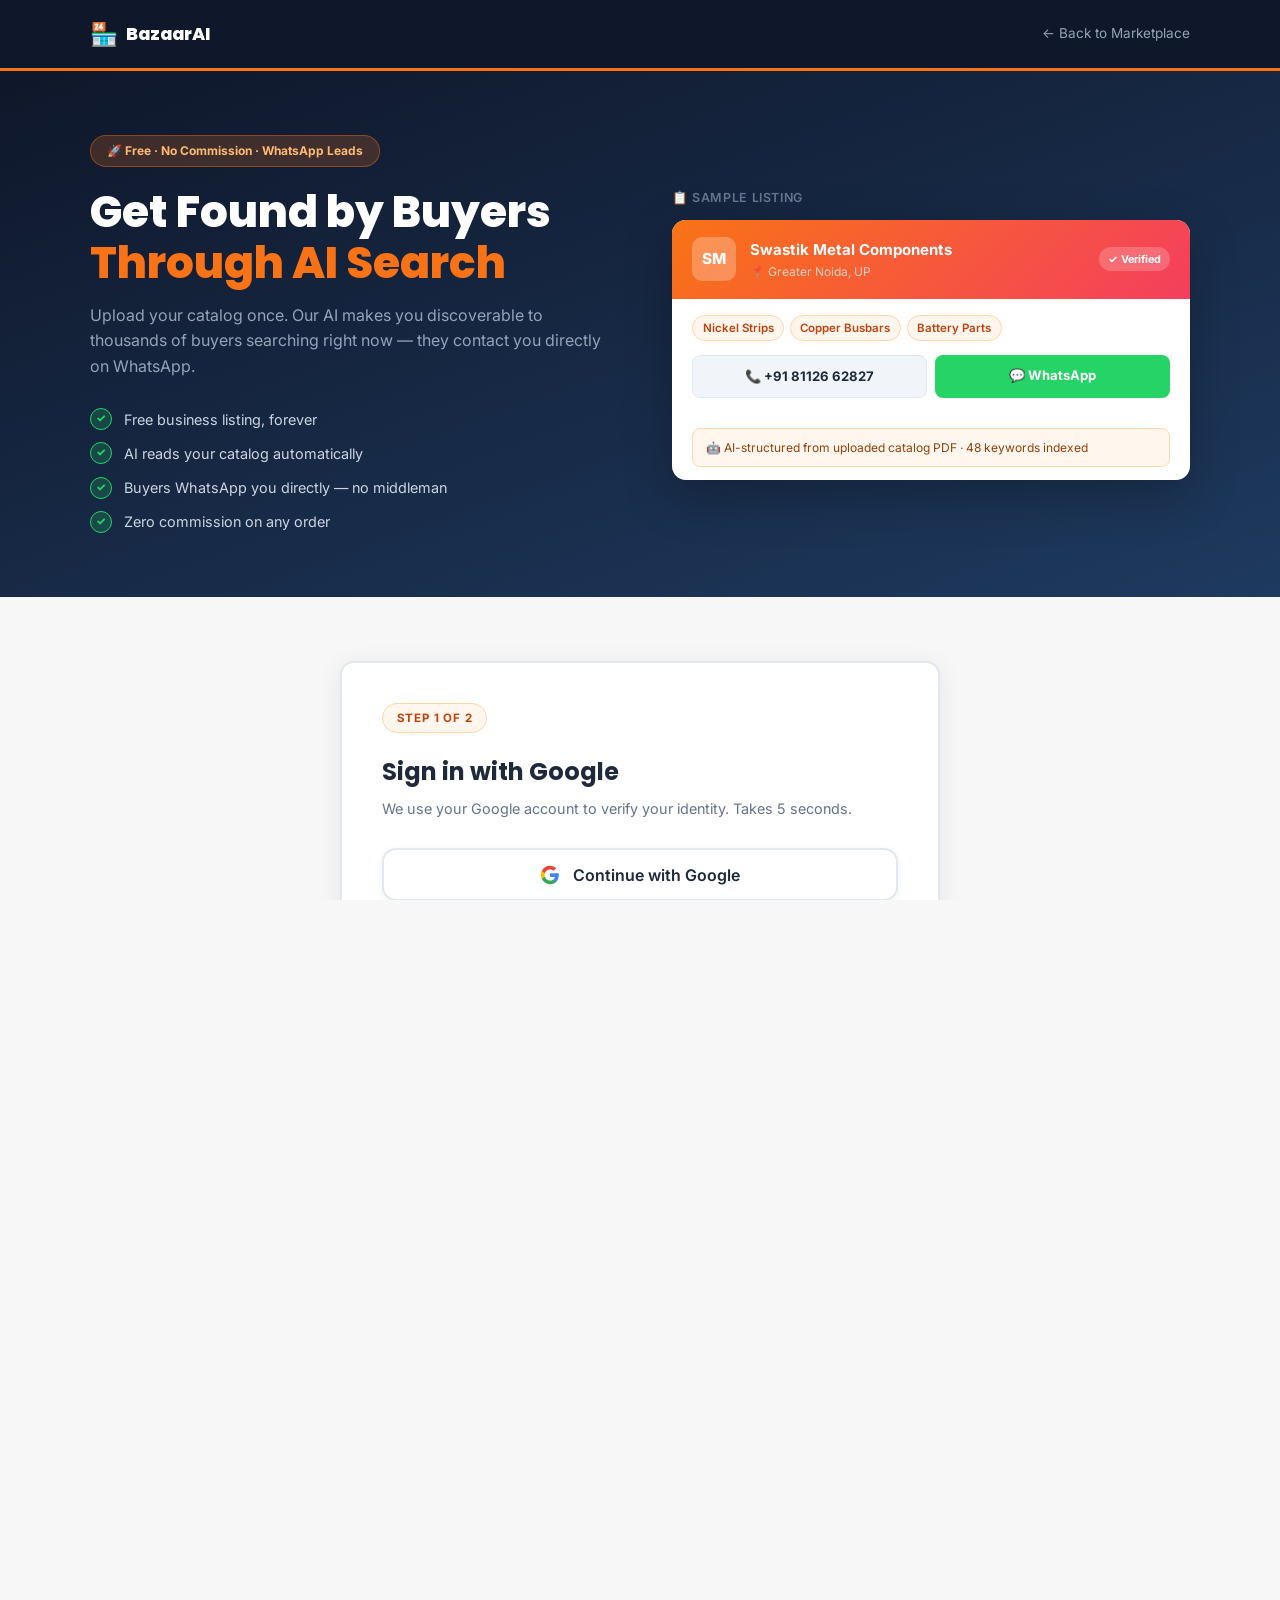
==== commit 041c94bb: "Redesign: ChatGPT-style chat with inline supplier cards - Full sidebar + chat layout like ChatGPT - " ====
--- a/seller.html
+++ b/seller.html
@@ -9,70 +9,56 @@
   <link href="https://fonts.googleapis.com/css2?family=Inter:wght@400;500;600;700&family=Poppins:wght@700;800&display=swap" rel="stylesheet" />
   <link rel="stylesheet" href="styles.css" />
 </head>
-<body>
+<body class="seller">
 
-<!-- HEADER -->
-<header class="header">
-  <div class="container hdr-inner">
-    <a href="index.html" class="logo">
-      <span class="logo-icon">🏪</span>
-      <span class="logo-text">BazaarAI</span>
-    </a>
-    <nav class="hdr-nav">
-      <a href="index.html">← Back to Search</a>
-    </nav>
+<header class="s-header">
+  <div class="s-header-inner">
+    <div class="s-logo"><span>🏪</span><span>BazaarAI</span></div>
+    <a href="index.html" class="s-back">← Back to Marketplace</a>
   </div>
 </header>
 
-<!-- SELLER HERO -->
-<section class="seller-hero">
-  <div class="container seller-hero-inner">
-    <div class="seller-hero-text">
-      <p class="seller-tag">🚀 Free · No Commission · Instant Leads</p>
-      <h1>Get Buyers Finding You<br /><span class="orange-text">Through AI Search</span></h1>
-      <p class="seller-sub">Upload your catalog or product details once. Our AI makes you discoverable to thousands of buyers searching right now.</p>
-      <div class="seller-perks">
-        <div class="perk"><span class="perk-icon" style="background:#fff3e0;color:#f97316">✓</span> Free business listing</div>
-        <div class="perk"><span class="perk-icon" style="background:#e8f5e9;color:#16a34a">✓</span> AI structures your catalog automatically</div>
-        <div class="perk"><span class="perk-icon" style="background:#e3f2fd;color:#1565c0">✓</span> Buyers contact you directly on WhatsApp</div>
-        <div class="perk"><span class="perk-icon" style="background:#f3e5f5;color:#7b1fa2">✓</span> No monthly fees or lead charges</div>
+<!-- HERO -->
+<section class="s-hero">
+  <div class="s-hero-inner">
+    <div class="s-hero-text">
+      <div class="s-badge">🚀 Free · No Commission · WhatsApp Leads</div>
+      <h1>Get Found by Buyers<br /><span class="s-orange">Through AI Search</span></h1>
+      <p class="s-hero-sub">Upload your catalog once. Our AI makes you discoverable to thousands of buyers searching right now — they contact you directly on WhatsApp.</p>
+      <div class="s-perks">
+        <div class="s-perk"><span class="s-perk-check">✓</span> Free business listing, forever</div>
+        <div class="s-perk"><span class="s-perk-check">✓</span> AI reads your catalog automatically</div>
+        <div class="s-perk"><span class="s-perk-check">✓</span> Buyers WhatsApp you directly — no middleman</div>
+        <div class="s-perk"><span class="s-perk-check">✓</span> Zero commission on any order</div>
       </div>
     </div>
-    <div class="seller-hero-card">
-      <div class="preview-label">📋 Sample Seller Profile</div>
-      <div class="preview-card">
-        <div class="pc-top">
-          <div class="pc-avatar">SM</div>
-          <div>
-            <p class="pc-name">Swastik Metal Components</p>
-            <p class="pc-loc">📍 Greater Noida, UP</p>
-          </div>
-          <span class="pc-badge">✓ Verified</span>
+    <div>
+      <p class="preview-label" style="color:#64748b;font-size:.78rem;font-weight:600;text-transform:uppercase;letter-spacing:.05em;margin-bottom:.75rem;">📋 Sample Listing</p>
+      <div class="s-preview">
+        <div class="sp-head">
+          <div class="sp-av">SM</div>
+          <div><p class="sp-name">Swastik Metal Components</p><p class="sp-loc">📍 Greater Noida, UP</p></div>
+          <span class="sp-badge">✓ Verified</span>
         </div>
-        <div class="pc-tags">
-          <span>Nickel Strips</span>
-          <span>Copper Busbars</span>
-          <span>Battery Parts</span>
+        <div class="sp-body">
+          <div class="sp-tags"><span>Nickel Strips</span><span>Copper Busbars</span><span>Battery Parts</span></div>
+          <div class="sp-btns"><div class="sp-ph">📞 +91 81126 62827</div><div class="sp-wa">💬 WhatsApp</div></div>
         </div>
-        <div class="pc-contacts">
-          <a class="pc-phone">📞 +91 81126 62827</a>
-          <a class="pc-wa">💬 WhatsApp</a>
-        </div>
-        <div class="pc-ai-note">🤖 AI-structured from uploaded catalog PDF</div>
+        <div class="sp-ai">🤖 AI-structured from uploaded catalog PDF · 48 keywords indexed</div>
       </div>
     </div>
   </div>
 </section>
 
-<!-- MAIN SELLER FLOW -->
-<section class="seller-flow">
-  <div class="container seller-flow-inner">
+<!-- SELLER FLOW -->
+<section class="s-flow">
+  <div class="s-flow-inner">
 
-    <!-- STEP 1: LOGIN (shown by default) -->
-    <div class="flow-card" id="stepLogin">
-      <div class="flow-step-badge orange">Step 1 of 2</div>
+    <!-- STEP 1: LOGIN -->
+    <div class="s-card" id="stepLogin">
+      <div class="s-step-pill p1">Step 1 of 2</div>
       <h2>Sign in with Google</h2>
-      <p class="flow-sub">We use your Google account to verify your identity. Takes 5 seconds.</p>
+      <p class="s-sub">We use your Google account to verify your identity. Takes 5 seconds.</p>
       <button class="btn-google" id="googleLoginBtn">
         <svg width="20" height="20" viewBox="0 0 24 24">
           <path fill="#4285F4" d="M22.56 12.25c0-.78-.07-1.53-.2-2.25H12v4.26h5.92c-.26 1.37-1.04 2.53-2.21 3.31v2.77h3.57c2.08-1.92 3.28-4.74 3.28-8.09z"/>
@@ -82,97 +68,76 @@
         </svg>
         Continue with Google
       </button>
-      <p class="flow-note">By signing in you agree to our Terms of Service.</p>
+      <p class="s-note">By signing in you agree to our Terms of Service.</p>
     </div>
 
-    <!-- STEP 2: UPLOAD (hidden until login) -->
-    <div class="flow-card hidden" id="stepUpload">
-      <div class="flow-step-badge blue">Step 2 of 2</div>
-      <div class="logged-in-bar" id="loggedInBar">
-        <span class="logged-in-dot"></span>
-        <span id="loggedInEmail">you@gmail.com</span>
-        <span class="logged-in-check">✓ Signed In</span>
+    <!-- STEP 2: UPLOAD -->
+    <div class="s-card hidden" id="stepUpload">
+      <div class="s-step-pill p2">Step 2 of 2</div>
+      <div class="s-logged" id="loggedBar">
+        <div class="s-logged-dot"></div>
+        <span id="loggedEmail">seller@gmail.com</span>
+        <span class="s-logged-ok">✓ Signed In</span>
       </div>
       <h2>Upload Your Business Details</h2>
-      <p class="flow-sub">Upload anything — catalog PDF, product images, price list, brochure. Our AI reads and structures it all.</p>
+      <p class="s-sub">Add a few quick details, then upload your catalog or product docs. Our AI handles the rest.</p>
 
-      <!-- Quick Info -->
-      <div class="quick-info">
-        <div class="qi-row">
-          <label>Business Name *
-            <input type="text" id="bizName" placeholder="e.g. Swastik Metal Components" />
-          </label>
-          <label>WhatsApp Number *
-            <div class="wa-input-row">
-              <span class="wa-prefix">🇮🇳 +91</span>
-              <input type="tel" id="waNumber" placeholder="10-digit number" maxlength="10" />
-            </div>
-          </label>
+      <div class="s-qrow">
+        <label class="s-label">Business Name *<input type="text" id="bizName" placeholder="e.g. Swastik Metal Components" /></label>
+        <label class="s-label">WhatsApp Number *
+          <div class="s-wa-row">
+            <span class="s-wa-pre">🇮🇳 +91</span>
+            <input type="tel" id="waNumber" placeholder="10-digit number" maxlength="10" />
+          </div>
+        </label>
+      </div>
+      <div class="s-qrow">
+        <label class="s-label">City / Location *<input type="text" id="bizCity" placeholder="e.g. Greater Noida, UP" /></label>
+        <label class="s-label">What do you sell? *<input type="text" id="bizProduct" placeholder="e.g. Nickel strips, copper busbars" /></label>
+      </div>
+
+      <div class="s-upload-zone" id="uploadZone"
+           ondragover="event.preventDefault(); this.classList.add('drag-over')"
+           ondragleave="this.classList.remove('drag-over')"
+           ondrop="handleDrop(event)">
+        <div id="uzIdle">
+          <div class="uz-icon">📂</div>
+          <p class="uz-title">Drag &amp; drop your files here</p>
+          <p class="uz-sub">Catalog PDF · Product images · Price list · Brochure · Any format is fine</p>
+          <input type="file" id="fileInput" multiple accept=".pdf,.doc,.docx,.xls,.xlsx,.jpg,.jpeg,.png,.ppt,.pptx" hidden />
+          <button class="btn-choose" onclick="document.getElementById('fileInput').click()">Choose Files</button>
         </div>
-        <div class="qi-row">
-          <label>City / Location *
-            <input type="text" id="bizCity" placeholder="e.g. Greater Noida, UP" />
-          </label>
-          <label>What do you sell? *
-            <input type="text" id="bizProduct" placeholder="e.g. Nickel strips, copper busbars" />
-          </label>
+        <div id="uzFilled" class="hidden">
+          <div class="file-list" id="fileList"></div>
+          <button class="btn-more-files" onclick="document.getElementById('fileInput').click()">+ Add More Files</button>
         </div>
       </div>
 
-      <!-- Upload Zone -->
-      <div class="upload-zone" id="uploadZone"
-           ondragover="event.preventDefault(); this.classList.add('drag-over')"
-           ondragleave="this.classList.remove('drag-over')"
-           ondrop="handleDrop(event)">
-        <div class="uz-idle" id="uzIdle">
-          <div class="uz-icon">📂</div>
-          <p class="uz-title">Drag &amp; drop your files here</p>
-          <p class="uz-sub">Catalog PDF · Product images · Price list · Brochure · Any format</p>
-          <input type="file" id="fileInput" multiple accept=".pdf,.doc,.docx,.xls,.xlsx,.jpg,.jpeg,.png,.ppt,.pptx" hidden />
-          <button class="btn-choose" onclick="document.getElementById('fileInput').click()">Choose Files</button>
-        </div>
-        <div class="uz-files hidden" id="uzFiles">
-          <div class="uz-files-list" id="uzFilesList"></div>
-          <button class="btn-add-more" onclick="document.getElementById('fileInput').click()">+ Add More Files</button>
-        </div>
-      </div>
-
-      <button class="btn-submit" id="submitBtn">
-        🚀 Submit & Go Live
-      </button>
-      <p class="flow-note">Our AI will process your files within 2 minutes and make your listing live.</p>
+      <button class="btn-submit" id="submitBtn">🚀 Submit &amp; Go Live</button>
+      <p class="s-note">Our AI processes your files in ~2 minutes and makes your listing searchable instantly.</p>
     </div>
 
-    <!-- STEP 3: SUCCESS (hidden) -->
-    <div class="flow-card hidden" id="stepSuccess">
-      <div class="success-top">
-        <div class="success-tick">✓</div>
+    <!-- STEP 3: SUCCESS -->
+    <div class="s-card hidden" id="stepSuccess">
+      <div class="s-success">
+        <div class="s-tick">✓</div>
         <h2>You're Live! 🎉</h2>
-        <p class="flow-sub">Your listing is now discoverable by buyers searching on BazaarAI. Leads will arrive on your WhatsApp.</p>
-      </div>
-      <div class="success-stats">
-        <div class="ss"><span class="ss-n" id="ssProducts">0</span><span class="ss-l">Products Indexed</span></div>
-        <div class="ss"><span class="ss-n" id="ssKeywords">0</span><span class="ss-l">Search Keywords</span></div>
-        <div class="ss"><span class="ss-n" id="ssTime">--</span><span class="ss-l">Avg Response Time</span></div>
-      </div>
-      <div class="success-actions">
-        <a href="index.html" class="btn-primary-big">See How Buyers Find You →</a>
-        <button class="btn-outline-big" onclick="addMoreDocs()">Upload More Documents</button>
+        <p class="s-sub">Your listing is now live on BazaarAI. Buyers will find you through AI search and contact you on WhatsApp.</p>
+        <div class="s-success-stats">
+          <div class="ss-item"><span class="ss-n" id="ssProducts">0</span><span class="ss-l">Products Indexed</span></div>
+          <div class="ss-item"><span class="ss-n" id="ssKeywords">0</span><span class="ss-l">Keywords Generated</span></div>
+          <div class="ss-item"><span class="ss-n" id="ssTime">--</span><span class="ss-l">Est. First Lead</span></div>
+        </div>
+        <div class="s-success-btns">
+          <a href="index.html" class="btn-see">See How Buyers Find You →</a>
+          <button class="btn-more" onclick="addMoreDocs()">Upload More Documents</button>
+        </div>
       </div>
     </div>
 
   </div>
 </section>
 
-<!-- FOOTER -->
-<footer class="footer">
-  <div class="container ftr-inner">
-    <p class="ftr-logo">🏪 BazaarAI</p>
-    <p class="ftr-sub">India's AI-Powered B2B Marketplace · Made in India 🇮🇳</p>
-    <p class="ftr-copy">© 2025 BazaarAI. All rights reserved.</p>
-  </div>
-</footer>
-
 <script src="script.js"></script>
 </body>
 </html>
--- a/styles.css
+++ b/styles.css
@@ -1,813 +1,556 @@
 /* ── TOKENS ── */
 :root {
+  --sidebar-w: 260px;
   --orange: #f97316;
   --orange-dark: #ea580c;
-  --orange-light: #fff7ed;
-  --blue: #1d4ed8;
-  --blue-light: #eff6ff;
-  --green: #16a34a;
-  --green-light: #f0fdf4;
+  --green: #25d366;
   --ink: #1e293b;
   --muted: #64748b;
   --line: #e2e8f0;
   --surface: #ffffff;
-  --surface-alt: #f8fafc;
+  --bg: #f7f7f8;
   --navy: #0f172a;
-  --wa: #25d366;
-  --radius: 12px;
+  --ai-bubble: #ffffff;
+  --user-bubble: #1e3a5f;
+  --radius: 14px;
   --radius-sm: 8px;
-  --shadow: 0 4px 24px rgba(15,23,42,.10);
-  --shadow-lg: 0 12px 40px rgba(15,23,42,.16);
-  --header-h: 60px;
 }
 
 *, *::before, *::after { box-sizing: border-box; margin: 0; padding: 0; }
-html { scroll-behavior: smooth; }
-body { font-family: "Inter", system-ui, sans-serif; color: var(--ink); background: var(--surface); font-size: 15px; line-height: 1.6; }
+html, body { height: 100%; overflow: hidden; }
+body { font-family: "Inter", system-ui, sans-serif; color: var(--ink); background: var(--bg); display: flex; font-size: 15px; line-height: 1.6; }
 a { color: inherit; text-decoration: none; }
-img { max-width: 100%; display: block; }
-input, select, textarea, button { font-family: inherit; }
-.hidden { display: none !important; }
-
-/* ── CONTAINER ── */
-.container { width: min(1160px, 94vw); margin: 0 auto; }
-
-/* ── HEADER ── */
-.header {
-  height: var(--header-h);
+button { font-family: inherit; cursor: pointer; border: none; background: none; }
+
+/* ══════════════════════════
+   SIDEBAR
+══════════════════════════ */
+.sidebar {
+  width: var(--sidebar-w);
   background: var(--navy);
-  position: sticky;
-  top: 0;
-  z-index: 100;
-  border-bottom: 3px solid var(--orange);
-}
-.hdr-inner {
-  display: flex;
-  align-items: center;
-  justify-content: space-between;
-  height: 100%;
-}
-.logo {
+  display: flex;
+  flex-direction: column;
+  flex-shrink: 0;
+  height: 100vh;
+  overflow: hidden;
+}
+.sidebar-top {
+  padding: 1.25rem 1rem 1rem;
+  border-bottom: 1px solid rgba(255,255,255,.07);
+}
+.sidebar-logo {
   display: flex;
   align-items: center;
   gap: .5rem;
-}
-.logo-icon { font-size: 1.5rem; }
-.logo-text {
+  margin-bottom: 1rem;
+}
+.sidebar-logo span:first-child { font-size: 1.4rem; }
+.logo-text { font-family: "Poppins", sans-serif; font-weight: 800; font-size: 1.1rem; color: #fff; }
+.new-chat-btn {
+  width: 100%;
+  padding: .6rem 1rem;
+  border-radius: var(--radius-sm);
+  border: 1px solid rgba(255,255,255,.15);
+  color: #e2e8f0;
+  font-size: .85rem;
+  font-weight: 600;
+  transition: all .15s;
+  text-align: left;
+}
+.new-chat-btn:hover { background: rgba(255,255,255,.08); }
+
+.sidebar-section-label {
+  font-size: .68rem;
+  font-weight: 700;
+  text-transform: uppercase;
+  letter-spacing: .08em;
+  color: #475569;
+  padding: 1rem 1rem .4rem;
+}
+.sidebar-history { flex: 1; overflow-y: auto; padding-bottom: 1rem; }
+.history-item {
+  display: block;
+  width: 100%;
+  padding: .65rem 1rem;
+  font-size: .82rem;
+  color: #94a3b8;
+  text-align: left;
+  border-radius: var(--radius-sm);
+  transition: all .15s;
+  white-space: nowrap;
+  overflow: hidden;
+  text-overflow: ellipsis;
+}
+.history-item:hover { background: rgba(255,255,255,.07); color: #e2e8f0; }
+
+.sidebar-bottom {
+  padding: 1rem;
+  border-top: 1px solid rgba(255,255,255,.07);
+}
+.sidebar-seller-link {
+  display: block;
+  padding: .65rem 1rem;
+  border-radius: var(--radius-sm);
+  background: var(--orange);
+  color: #fff;
+  font-size: .85rem;
+  font-weight: 700;
+  text-align: center;
+  transition: background .15s;
+}
+.sidebar-seller-link:hover { background: var(--orange-dark); }
+
+/* ══════════════════════════
+   CHAT MAIN
+══════════════════════════ */
+.chat-main {
+  flex: 1;
+  display: flex;
+  flex-direction: column;
+  height: 100vh;
+  overflow: hidden;
+  min-width: 0;
+}
+
+/* TOP BAR */
+.chat-topbar {
+  display: flex;
+  align-items: center;
+  gap: 1rem;
+  padding: .75rem 1.5rem;
+  border-bottom: 1px solid var(--line);
+  background: var(--surface);
+  flex-shrink: 0;
+}
+.topbar-menu {
+  font-size: 1.2rem;
+  color: var(--muted);
+  display: none;
+}
+.topbar-brand {
+  display: flex;
+  align-items: center;
+  gap: .5rem;
+  font-weight: 700;
+  font-size: .95rem;
+}
+.topbar-sub {
+  font-size: .72rem;
+  color: var(--muted);
+  font-weight: 400;
+}
+.topbar-seller-btn {
+  margin-left: auto;
+  font-size: .8rem;
+  font-weight: 600;
+  color: var(--orange);
+  border: 1.5px solid var(--orange);
+  padding: .35rem .9rem;
+  border-radius: 99px;
+  transition: all .15s;
+}
+.topbar-seller-btn:hover { background: var(--orange); color: #fff; }
+
+/* MESSAGES AREA */
+.messages-area {
+  flex: 1;
+  overflow-y: auto;
+  padding: 2rem 0;
+  scroll-behavior: smooth;
+}
+.messages-area::-webkit-scrollbar { width: 4px; }
+.messages-area::-webkit-scrollbar-thumb { background: var(--line); border-radius: 2px; }
+
+/* ── WELCOME SCREEN ── */
+.welcome-screen {
+  display: flex;
+  flex-direction: column;
+  align-items: center;
+  justify-content: center;
+  text-align: center;
+  padding: 3rem 1.5rem;
+  min-height: 70vh;
+}
+.welcome-logo { font-size: 3.5rem; margin-bottom: 1rem; }
+.welcome-title {
   font-family: "Poppins", sans-serif;
+  font-size: 2.2rem;
   font-weight: 800;
-  font-size: 1.3rem;
+  color: var(--ink);
+  margin-bottom: .5rem;
+}
+.welcome-sub {
+  color: var(--muted);
+  font-size: 1rem;
+  max-width: 520px;
+  margin-bottom: 2.5rem;
+  line-height: 1.7;
+}
+.welcome-examples {
+  display: grid;
+  grid-template-columns: 1fr 1fr;
+  gap: .75rem;
+  max-width: 640px;
+  width: 100%;
+}
+.example-card {
+  display: flex;
+  align-items: flex-start;
+  gap: .75rem;
+  padding: 1rem 1.1rem;
+  border: 1.5px solid var(--line);
+  border-radius: var(--radius);
+  background: var(--surface);
+  text-align: left;
+  transition: all .18s;
+  color: var(--ink);
+}
+.example-card:hover { border-color: var(--orange); box-shadow: 0 4px 16px rgba(249,115,22,.12); }
+.ex-icon { font-size: 1.4rem; flex-shrink: 0; }
+.ex-text { font-size: .85rem; font-weight: 500; color: var(--muted); line-height: 1.5; }
+
+/* ── MESSAGE ROW ── */
+.msg-row {
+  display: flex;
+  padding: .5rem 1.5rem;
+  max-width: 860px;
+  margin: 0 auto;
+  width: 100%;
+  gap: 1rem;
+  animation: fadeUp .25s ease;
+}
+@keyframes fadeUp { from{opacity:0;transform:translateY(8px)} to{opacity:1;transform:none} }
+
+/* User message */
+.msg-row.user { flex-direction: row-reverse; }
+.msg-row.user .msg-bubble {
+  background: var(--user-bubble);
   color: #fff;
-  letter-spacing: -.5px;
-}
-.hdr-nav {
-  display: flex;
-  align-items: center;
-  gap: 1.5rem;
-}
-.hdr-nav a {
-  color: #94a3b8;
-  font-size: .875rem;
-  font-weight: 500;
-  transition: color .15s;
-}
-.hdr-nav a:hover { color: #fff; }
-.hdr-seller-link {
-  background: var(--orange);
-  color: #fff !important;
-  padding: .4rem 1rem;
-  border-radius: 99px;
-  font-weight: 600 !important;
-  font-size: .82rem !important;
-}
-.hdr-seller-link:hover { background: var(--orange-dark) !important; }
-
-/* ── HERO ── */
-.hero {
-  background: linear-gradient(160deg, #0f172a 0%, #1e3a5f 50%, #0f172a 100%);
-  padding: 3.5rem 0 0;
-  text-align: center;
-  position: relative;
+  border-radius: 18px 4px 18px 18px;
+  max-width: 72%;
+}
+
+/* AI message */
+.msg-row.ai .msg-bubble {
+  background: var(--ai-bubble);
+  color: var(--ink);
+  border: 1.5px solid var(--line);
+  border-radius: 4px 18px 18px 18px;
+  max-width: 90%;
+  box-shadow: 0 2px 8px rgba(0,0,0,.05);
+}
+
+.msg-avatar {
+  width: 34px;
+  height: 34px;
+  border-radius: 50%;
+  display: flex;
+  align-items: center;
+  justify-content: center;
+  font-size: .85rem;
+  font-weight: 700;
+  flex-shrink: 0;
+  margin-top: 2px;
+}
+.msg-row.user .msg-avatar { background: var(--user-bubble); color: #fff; }
+.msg-row.ai  .msg-avatar { background: linear-gradient(135deg, var(--orange), #f43f5e); color: #fff; font-size: 1rem; }
+
+.msg-bubble {
+  padding: .9rem 1.1rem;
+  font-size: .925rem;
+  line-height: 1.7;
+  word-break: break-word;
+}
+.msg-bubble p { margin-bottom: .6rem; }
+.msg-bubble p:last-child { margin-bottom: 0; }
+.msg-bubble strong { font-weight: 700; }
+.msg-bubble em { font-style: italic; color: var(--muted); }
+
+/* ── TYPING INDICATOR ── */
+.typing-indicator {
+  display: flex;
+  align-items: center;
+  gap: 5px;
+  padding: .85rem 1.1rem;
+}
+.typing-dot {
+  width: 7px; height: 7px;
+  background: #94a3b8;
+  border-radius: 50%;
+  animation: typingBounce 1.3s infinite;
+}
+.typing-dot:nth-child(2) { animation-delay: .15s; }
+.typing-dot:nth-child(3) { animation-delay: .3s; }
+@keyframes typingBounce { 0%,60%,100%{transform:translateY(0)} 30%{transform:translateY(-6px)} }
+
+/* ── SUPPLIER CARDS (inline in AI message) ── */
+.suppliers-inline {
+  display: flex;
+  flex-direction: column;
+  gap: .75rem;
+  margin-top: .85rem;
+}
+.sup-card {
+  border: 1.5px solid var(--line);
+  border-radius: var(--radius);
   overflow: hidden;
-}
-.hero::before {
-  content: '';
-  position: absolute;
-  inset: 0;
-  background:
-    radial-gradient(circle at 20% 50%, rgba(249,115,22,.15) 0%, transparent 50%),
-    radial-gradient(circle at 80% 30%, rgba(29,78,216,.2) 0%, transparent 50%);
-  pointer-events: none;
-}
-.hero-top {
-  position: relative;
-  padding: 0 1rem;
-}
-.hero-tag {
-  display: inline-block;
-  background: rgba(249,115,22,.2);
-  border: 1px solid rgba(249,115,22,.4);
-  color: #fdba74;
-  font-size: .78rem;
-  font-weight: 600;
-  padding: .35rem 1rem;
-  border-radius: 99px;
-  margin-bottom: 1.25rem;
-  letter-spacing: .04em;
-}
-.hero h1 {
-  font-family: "Poppins", sans-serif;
-  font-size: clamp(2rem, 5vw, 3.25rem);
-  font-weight: 800;
-  color: #fff;
-  line-height: 1.15;
-  margin-bottom: .9rem;
-}
-.hero-sub {
-  color: #94a3b8;
-  font-size: 1.05rem;
-  max-width: 520px;
-  margin: 0 auto 2rem;
-}
-
-/* ── SEARCH BAR ── */
-.search-wrap {
-  position: relative;
-  max-width: 780px;
+  background: #fff;
+  transition: box-shadow .2s;
+}
+.sup-card:hover { box-shadow: 0 4px 20px rgba(0,0,0,.1); }
+
+.sup-card-header {
+  display: flex;
+  align-items: center;
+  gap: .85rem;
+  padding: .85rem 1rem;
+  background: linear-gradient(135deg, #1e3a5f, #0f172a);
+}
+.sup-avatar {
+  width: 42px; height: 42px;
+  border-radius: var(--radius-sm);
+  background: rgba(255,255,255,.15);
+  display: flex; align-items: center; justify-content: center;
+  font-weight: 800; font-size: .95rem; color: #fff; flex-shrink: 0;
+}
+.sup-name { color: #fff; font-weight: 700; font-size: .95rem; line-height: 1.25; }
+.sup-loc  { color: rgba(255,255,255,.6); font-size: .75rem; }
+.sup-verified { margin-left: auto; background: rgba(255,255,255,.15); color: #fff; font-size: .65rem; font-weight: 700; padding: .2rem .55rem; border-radius: 99px; border: 1px solid rgba(255,255,255,.2); flex-shrink: 0; }
+
+.sup-card-body { padding: .85rem 1rem; }
+.sup-tags { display: flex; flex-wrap: wrap; gap: .35rem; margin-bottom: .65rem; }
+.sup-tag { background: #fff7ed; color: #c2410c; border: 1px solid #fed7aa; border-radius: 99px; padding: .18rem .6rem; font-size: .72rem; font-weight: 600; }
+.sup-detail { font-size: .82rem; color: var(--muted); margin-bottom: .75rem; line-height: 1.5; }
+.sup-detail strong { color: var(--ink); }
+
+.sup-actions { display: grid; grid-template-columns: 1fr 1fr; gap: .5rem; }
+.sup-phone, .sup-wa {
+  display: flex; align-items: center; justify-content: center; gap: .5rem;
+  padding: .6rem .75rem;
+  border-radius: var(--radius-sm);
+  font-size: .82rem; font-weight: 700;
+  transition: all .15s;
+  text-decoration: none;
+}
+.sup-phone { background: #f1f5f9; color: var(--ink); border: 1.5px solid var(--line); }
+.sup-phone:hover { border-color: #94a3b8; background: #e2e8f0; }
+.sup-wa { background: var(--green); color: #fff; }
+.sup-wa:hover { background: #1da851; }
+
+.sup-footer {
+  display: flex; align-items: center; justify-content: space-between;
+  padding: .5rem 1rem;
+  background: #f8fafc;
+  border-top: 1px solid var(--line);
+  font-size: .75rem; color: var(--muted);
+}
+.sup-rating { color: #92400e; font-weight: 600; }
+
+/* ── INPUT AREA ── */
+.input-area {
+  padding: 1rem 1.5rem 1.25rem;
+  background: var(--bg);
+  border-top: 1px solid var(--line);
+  flex-shrink: 0;
+}
+.input-box {
+  display: flex;
+  align-items: flex-end;
+  gap: .75rem;
+  background: var(--surface);
+  border: 2px solid var(--line);
+  border-radius: var(--radius);
+  padding: .6rem .6rem .6rem 1rem;
+  transition: border-color .2s, box-shadow .2s;
+  max-width: 860px;
   margin: 0 auto;
-  padding: 0 1rem;
-}
-.search-bar {
-  display: flex;
-  align-items: center;
-  background: #fff;
-  border-radius: var(--radius);
-  box-shadow: 0 8px 40px rgba(0,0,0,.4);
-  overflow: hidden;
-  border: 3px solid var(--orange);
-}
-.search-mag {
-  padding: 0 1rem;
-  font-size: 1.2rem;
-  flex-shrink: 0;
-}
-.search-input {
+  box-shadow: 0 2px 12px rgba(0,0,0,.06);
+}
+.input-box:focus-within { border-color: var(--orange); box-shadow: 0 0 0 3px rgba(249,115,22,.12); }
+.user-textarea {
   flex: 1;
-  height: 58px;
   border: none;
   outline: none;
-  font-size: 1rem;
+  resize: none;
+  font-size: .95rem;
+  background: transparent;
   color: var(--ink);
-  background: transparent;
-}
-.search-input::placeholder { color: #94a3b8; }
-.search-go {
-  height: 58px;
-  padding: 0 1.75rem;
+  max-height: 160px;
+  line-height: 1.6;
+  overflow-y: auto;
+}
+.user-textarea::placeholder { color: #94a3b8; }
+.send-btn {
+  width: 38px; height: 38px;
   background: var(--orange);
-  color: #fff;
-  border: none;
-  font-size: 1rem;
-  font-weight: 700;
-  cursor: pointer;
-  transition: background .15s;
+  border-radius: var(--radius-sm);
+  display: flex; align-items: center; justify-content: center;
+  transition: all .15s;
   flex-shrink: 0;
 }
-.search-go:hover { background: var(--orange-dark); }
-
-/* Category chips */
-.search-chips {
-  display: flex;
-  align-items: center;
-  gap: .5rem;
-  flex-wrap: wrap;
-  justify-content: center;
-  padding: 1.1rem 0 2.5rem;
-}
-.chip-label { color: #64748b; font-size: .78rem; }
-.chip {
-  background: rgba(255,255,255,.08);
-  border: 1px solid rgba(255,255,255,.15);
-  color: #cbd5e1;
-  border-radius: 99px;
-  padding: .3rem .85rem;
-  font-size: .78rem;
-  cursor: pointer;
-  transition: all .15s;
-}
-.chip:hover {
-  background: var(--orange);
-  border-color: var(--orange);
-  color: #fff;
-}
-
-/* ── RESULTS ── */
-.results-wrap {
-  background: var(--surface-alt);
-  padding: 2rem 0 3rem;
-  min-height: 60vh;
-}
-.results-meta {
-  display: flex;
-  align-items: center;
-  justify-content: space-between;
-  margin-bottom: 1.25rem;
-  flex-wrap: wrap;
-  gap: .75rem;
-}
-.results-query {
-  font-size: .95rem;
-  color: var(--muted);
-  font-weight: 500;
-}
-.results-query strong { color: var(--ink); }
-.clear-btn {
-  background: none;
-  border: 1px solid var(--line);
-  border-radius: 99px;
-  padding: .35rem .9rem;
-  font-size: .8rem;
-  color: var(--muted);
-  cursor: pointer;
-  transition: all .15s;
-}
-.clear-btn:hover { border-color: var(--orange); color: var(--orange); }
-
-/* AI Answer box */
-.ai-answer-box {
-  background: linear-gradient(135deg, #fffbeb, #fff7ed);
-  border: 2px solid #fed7aa;
-  border-left: 5px solid var(--orange);
-  border-radius: var(--radius);
-  padding: 1.1rem 1.25rem;
-  margin-bottom: 1.5rem;
-  font-size: .93rem;
-  color: var(--ink);
-  line-height: 1.7;
-  display: none;
-}
-.ai-answer-box.show { display: block; }
-.ai-answer-box strong { color: var(--orange-dark); }
-
-/* Contact Cards Grid */
-.contacts-grid {
-  display: grid;
-  grid-template-columns: repeat(auto-fill, minmax(320px, 1fr));
-  gap: 1.25rem;
-}
-
-/* Contact Card */
-.contact-card {
-  background: #fff;
-  border: 2px solid var(--line);
-  border-radius: var(--radius);
-  overflow: hidden;
-  transition: box-shadow .2s, border-color .2s, transform .2s;
-}
-.contact-card:hover {
-  box-shadow: var(--shadow);
-  border-color: var(--orange);
-  transform: translateY(-2px);
-}
-.cc-header {
-  background: linear-gradient(135deg, var(--orange), #f43f5e);
-  padding: 1rem 1.25rem;
-  display: flex;
-  align-items: center;
-  gap: .85rem;
-}
-.cc-avatar {
-  width: 46px;
-  height: 46px;
-  background: rgba(255,255,255,.25);
-  border-radius: 10px;
-  display: flex;
-  align-items: center;
-  justify-content: center;
-  font-weight: 800;
-  font-size: 1rem;
-  color: #fff;
-  flex-shrink: 0;
-}
-.cc-name { color: #fff; font-weight: 700; font-size: 1rem; line-height: 1.3; }
-.cc-location { color: rgba(255,255,255,.75); font-size: .78rem; }
-.cc-verified {
+.send-btn:disabled { background: #e2e8f0; cursor: not-allowed; }
+.send-btn:not(:disabled):hover { background: var(--orange-dark); }
+.send-btn svg { width: 18px; height: 18px; fill: #fff; }
+.send-btn:disabled svg { fill: #94a3b8; }
+.input-note {
+  text-align: center;
+  font-size: .72rem;
+  color: #94a3b8;
+  margin-top: .6rem;
+  max-width: 860px;
   margin-left: auto;
-  background: rgba(255,255,255,.2);
-  color: #fff;
-  font-size: .68rem;
-  font-weight: 700;
-  padding: .25rem .6rem;
-  border-radius: 99px;
-  border: 1px solid rgba(255,255,255,.3);
-  flex-shrink: 0;
-}
-.cc-body { padding: 1rem 1.25rem; }
-.cc-tags {
-  display: flex;
-  flex-wrap: wrap;
-  gap: .35rem;
-  margin-bottom: .85rem;
-}
-.cc-tag {
-  background: var(--orange-light);
-  color: var(--orange-dark);
-  border: 1px solid #fed7aa;
-  border-radius: 99px;
-  padding: .2rem .65rem;
-  font-size: .72rem;
-  font-weight: 600;
-}
-.cc-match {
-  font-size: .8rem;
-  color: var(--blue);
-  background: var(--blue-light);
-  border-radius: var(--radius-sm);
-  padding: .45rem .7rem;
-  margin-bottom: .85rem;
-  font-weight: 500;
-}
-.cc-contacts {
-  display: flex;
-  flex-direction: column;
-  gap: .5rem;
-}
-.cc-phone, .cc-wa {
-  display: flex;
-  align-items: center;
-  gap: .6rem;
-  padding: .6rem .9rem;
-  border-radius: var(--radius-sm);
-  font-size: .875rem;
-  font-weight: 600;
-  cursor: pointer;
-  border: none;
-  transition: all .15s;
-  text-decoration: none;
-  width: 100%;
-  justify-content: center;
-}
-.cc-phone {
-  background: var(--surface-alt);
-  border: 1.5px solid var(--line);
-  color: var(--ink);
-}
-.cc-phone:hover { border-color: var(--blue); background: var(--blue-light); color: var(--blue); }
-.cc-wa {
-  background: var(--wa);
-  color: #fff;
-}
-.cc-wa:hover { background: #1da851; }
-
-/* Response badge */
-.cc-footer {
-  padding: .6rem 1.25rem;
-  background: var(--surface-alt);
-  border-top: 1px solid var(--line);
-  display: flex;
-  align-items: center;
-  justify-content: space-between;
-  font-size: .75rem;
-  color: var(--muted);
-}
-.cc-rating { color: #b45309; font-weight: 600; }
-
-/* Loading skeleton */
-.skeleton-card {
-  background: #fff;
-  border: 2px solid var(--line);
-  border-radius: var(--radius);
-  overflow: hidden;
-}
-.skel-header { height: 76px; background: linear-gradient(90deg, #e2e8f0 25%, #f1f5f9 50%, #e2e8f0 75%); background-size: 200% 100%; animation: shimmer 1.2s infinite; }
-.skel-body { padding: 1rem 1.25rem; display: flex; flex-direction: column; gap: .6rem; }
-.skel-line { height: 12px; border-radius: 99px; background: linear-gradient(90deg, #e2e8f0 25%, #f1f5f9 50%, #e2e8f0 75%); background-size: 200% 100%; animation: shimmer 1.2s infinite; }
-.skel-line.short { width: 60%; }
-.skel-btn { height: 38px; border-radius: var(--radius-sm); background: linear-gradient(90deg, #e2e8f0 25%, #f1f5f9 50%, #e2e8f0 75%); background-size: 200% 100%; animation: shimmer 1.2s infinite; margin-top: .4rem; }
-@keyframes shimmer { 0%{background-position:200% 0} 100%{background-position:-200% 0} }
-
-/* ── CATEGORIES ── */
-.categories { padding: 4rem 0; background: var(--surface); }
-.sec-title {
-  font-family: "Poppins", sans-serif;
-  font-size: 1.6rem;
-  font-weight: 700;
-  text-align: center;
-  margin-bottom: 2rem;
-  position: relative;
-}
-.sec-title::after {
-  content: '';
-  display: block;
-  width: 48px;
-  height: 4px;
-  background: var(--orange);
-  border-radius: 2px;
-  margin: .6rem auto 0;
-}
-.cat-grid {
-  display: grid;
-  grid-template-columns: repeat(4, 1fr);
-  gap: 1rem;
-}
-.cat-tile {
-  display: flex;
-  flex-direction: column;
-  align-items: center;
-  gap: .5rem;
-  padding: 1.5rem 1rem;
-  border-radius: var(--radius);
-  border: 2px solid var(--line);
-  background: #fff;
-  cursor: pointer;
-  transition: all .18s;
-  text-align: center;
-}
-.cat-tile:hover {
-  border-color: var(--c);
-  box-shadow: 0 4px 20px rgba(0,0,0,.08);
-  transform: translateY(-3px);
-  background: color-mix(in srgb, var(--c) 8%, white);
-}
-.cat-tile span:first-child { font-size: 2.2rem; }
-.cat-tile strong { font-size: .9rem; font-weight: 700; color: var(--ink); }
-.cat-tile small { font-size: .72rem; color: var(--muted); }
-
-/* ── HOW IT WORKS ── */
-.how-section {
-  padding: 4rem 0;
-  background: linear-gradient(135deg, #0f172a 0%, #1e3a5f 100%);
-}
-.how-section .sec-title { color: #fff; }
-.how-section .sec-title::after { background: var(--orange); }
-.how-steps {
-  display: flex;
-  align-items: center;
-  justify-content: center;
-  gap: 0;
-  flex-wrap: wrap;
-}
-.how-step {
-  background: rgba(255,255,255,.06);
-  border: 1px solid rgba(255,255,255,.1);
-  border-radius: var(--radius);
-  padding: 2rem 1.5rem;
-  text-align: center;
-  max-width: 240px;
-  position: relative;
-}
-.how-num {
-  width: 32px;
-  height: 32px;
-  border-radius: 50%;
-  color: #fff;
-  font-weight: 800;
-  font-size: .875rem;
-  display: flex;
-  align-items: center;
-  justify-content: center;
-  margin: 0 auto .75rem;
-}
-.how-icon { font-size: 2.5rem; margin-bottom: .75rem; }
-.how-step h4 { color: #fff; font-weight: 700; margin-bottom: .4rem; }
-.how-step p { color: #94a3b8; font-size: .875rem; }
-.how-arrow {
-  font-size: 1.75rem;
-  color: var(--orange);
-  padding: 0 1rem;
-  font-weight: 700;
-}
-
-/* ── SELLER STRIP ── */
-.seller-strip {
-  background: var(--orange);
-  padding: 2.5rem 0;
-}
-.seller-strip-inner {
-  display: flex;
-  align-items: center;
-  justify-content: space-between;
-  gap: 2rem;
-  flex-wrap: wrap;
-}
-.seller-strip h3 { color: #fff; font-size: 1.3rem; font-weight: 700; margin-bottom: .25rem; }
-.seller-strip p { color: rgba(255,255,255,.8); font-size: .9rem; }
-.btn-strip {
-  background: #fff;
-  color: var(--orange-dark);
-  font-weight: 700;
-  padding: .85rem 2rem;
-  border-radius: var(--radius);
-  font-size: .95rem;
-  white-space: nowrap;
-  transition: all .15s;
-  display: inline-block;
-}
-.btn-strip:hover { background: #fff7ed; box-shadow: 0 4px 16px rgba(0,0,0,.15); }
-
-/* ── FOOTER ── */
-.footer {
-  background: var(--navy);
-  padding: 2.5rem 0;
-  border-top: 3px solid var(--orange);
-}
-.ftr-inner { text-align: center; }
-.ftr-logo { font-family: "Poppins", sans-serif; font-weight: 800; font-size: 1.25rem; color: #fff; margin-bottom: .35rem; }
-.ftr-sub { color: #475569; font-size: .85rem; margin-bottom: .25rem; }
-.ftr-copy { color: #334155; font-size: .78rem; }
+  margin-right: auto;
+}
 
 /* ══════════════════════════
    SELLER PAGE
 ══════════════════════════ */
-.seller-hero {
-  background: linear-gradient(160deg, #0f172a, #1e3a5f);
+body.seller { display: block; overflow: auto; }
+
+.s-header {
+  background: var(--navy);
+  padding: 1rem 0;
+  border-bottom: 3px solid var(--orange);
+  position: sticky; top: 0; z-index: 10;
+}
+.s-header-inner {
+  width: min(1100px,94vw); margin: 0 auto;
+  display: flex; align-items: center; justify-content: space-between;
+}
+.s-logo { display: flex; align-items: center; gap: .5rem; }
+.s-logo span:first-child { font-size: 1.4rem; }
+.s-logo span:last-child { font-family:"Poppins",sans-serif; font-weight:800; font-size:1.1rem; color:#fff; }
+.s-back { color:#94a3b8; font-size:.85rem; transition:color .15s; }
+.s-back:hover { color:#fff; }
+
+.s-hero {
+  background: linear-gradient(160deg, var(--navy) 0%, #1e3a5f 100%);
   padding: 4rem 0;
 }
-.seller-hero-inner {
-  display: grid;
-  grid-template-columns: 1fr 1fr;
-  gap: 4rem;
-  align-items: center;
-}
-.seller-tag {
+.s-hero-inner {
+  width: min(1100px,94vw); margin: 0 auto;
+  display: grid; grid-template-columns: 1fr 1fr; gap: 4rem; align-items: center;
+}
+.s-badge {
   display: inline-block;
-  background: rgba(249,115,22,.2);
-  border: 1px solid rgba(249,115,22,.4);
-  color: #fdba74;
-  font-size: .78rem;
-  font-weight: 600;
-  padding: .35rem 1rem;
-  border-radius: 99px;
-  margin-bottom: 1.25rem;
-}
-.seller-hero-text h1 {
+  background: rgba(249,115,22,.2); border: 1px solid rgba(249,115,22,.4);
+  color: #fdba74; font-size: .75rem; font-weight: 700;
+  padding: .35rem 1rem; border-radius: 99px; margin-bottom: 1.25rem;
+}
+.s-hero-text h1 {
   font-family: "Poppins", sans-serif;
   font-size: clamp(1.75rem, 3.5vw, 2.75rem);
-  font-weight: 800;
-  color: #fff;
-  line-height: 1.15;
-  margin-bottom: .9rem;
-}
-.orange-text { color: var(--orange); }
-.seller-sub { color: #94a3b8; font-size: 1rem; margin-bottom: 1.75rem; }
-.seller-perks { display: flex; flex-direction: column; gap: .8rem; }
-.perk { display: flex; align-items: center; gap: .75rem; color: #cbd5e1; font-size: .9rem; }
-.perk-icon {
-  width: 24px; height: 24px; border-radius: 50%;
-  display: flex; align-items: center; justify-content: center;
-  font-size: .75rem; font-weight: 700; flex-shrink: 0;
-}
-
-/* Preview card */
-.preview-label { color: #64748b; font-size: .78rem; margin-bottom: .75rem; font-weight: 600; text-transform: uppercase; letter-spacing: .05em; }
-.preview-card {
-  background: #fff;
-  border-radius: var(--radius);
-  overflow: hidden;
-  box-shadow: var(--shadow-lg);
-}
-.pc-top {
-  background: linear-gradient(135deg, var(--orange), #f43f5e);
-  padding: 1rem 1.25rem;
-  display: flex;
-  align-items: center;
-  gap: .75rem;
-}
-.pc-avatar {
-  width: 42px; height: 42px;
-  background: rgba(255,255,255,.25);
-  border-radius: 10px;
-  display: flex; align-items: center; justify-content: center;
-  font-weight: 800; color: #fff; font-size: .9rem;
-}
-.pc-name { color: #fff; font-weight: 700; font-size: .95rem; }
-.pc-loc { color: rgba(255,255,255,.75); font-size: .75rem; }
-.pc-badge { margin-left: auto; background: rgba(255,255,255,.2); color: #fff; font-size: .68rem; font-weight: 700; padding: .2rem .55rem; border-radius: 99px; }
-.pc-tags { display: flex; flex-wrap: wrap; gap: .4rem; padding: .9rem 1.1rem .5rem; }
-.pc-tags span { background: var(--orange-light); color: var(--orange-dark); border: 1px solid #fed7aa; border-radius: 99px; padding: .2rem .6rem; font-size: .72rem; font-weight: 600; }
-.pc-contacts { display: flex; gap: .6rem; padding: .5rem 1.1rem .9rem; }
-.pc-phone, .pc-wa {
-  flex: 1; padding: .6rem; border-radius: var(--radius-sm);
-  text-align: center; font-size: .8rem; font-weight: 600;
-}
-.pc-phone { background: var(--surface-alt); border: 1.5px solid var(--line); color: var(--ink); }
-.pc-wa { background: var(--wa); color: #fff; }
-.pc-ai-note { margin: 0 1.1rem .9rem; background: #fff7ed; border: 1px solid #fed7aa; border-radius: var(--radius-sm); padding: .5rem .75rem; font-size: .75rem; color: #92400e; }
-
-/* ── SELLER FLOW ── */
-.seller-flow {
-  background: var(--surface-alt);
-  padding: 4rem 0 5rem;
-}
-.seller-flow-inner {
-  max-width: 620px;
-  margin: 0 auto;
-}
-.flow-card {
+  font-weight: 800; color: #fff; line-height: 1.15; margin-bottom: .9rem;
+}
+.s-orange { color: var(--orange); }
+.s-hero-sub { color: #94a3b8; font-size: 1rem; margin-bottom: 1.75rem; }
+.s-perks { display: flex; flex-direction: column; gap: .7rem; }
+.s-perk { display: flex; align-items: center; gap: .75rem; color: #cbd5e1; font-size: .9rem; }
+.s-perk-check { width: 22px; height: 22px; border-radius: 50%; background: rgba(37,211,102,.2); border: 1.5px solid var(--green); color: var(--green); display: flex; align-items: center; justify-content: center; font-size: .7rem; font-weight: 800; flex-shrink: 0; }
+
+/* Preview card in seller hero */
+.s-preview { background:#fff; border-radius: var(--radius); overflow: hidden; box-shadow: 0 16px 48px rgba(0,0,0,.25); }
+.sp-head { background: linear-gradient(135deg, var(--orange), #f43f5e); padding: 1.1rem 1.25rem; display: flex; align-items: center; gap: .85rem; }
+.sp-av { width:44px; height:44px; background:rgba(255,255,255,.25); border-radius:10px; display:flex; align-items:center; justify-content:center; font-weight:800; color:#fff; font-size:.95rem; }
+.sp-name { color:#fff; font-weight:700; }
+.sp-loc { color:rgba(255,255,255,.7); font-size:.75rem; }
+.sp-badge { margin-left:auto; background:rgba(255,255,255,.2); color:#fff; font-size:.68rem; font-weight:700; padding:.2rem .55rem; border-radius:99px; }
+.sp-body { padding:1rem 1.25rem; }
+.sp-tags { display:flex; flex-wrap:wrap; gap:.35rem; margin-bottom:.85rem; }
+.sp-tags span { background:#fff7ed; color:#c2410c; border:1px solid #fed7aa; border-radius:99px; padding:.18rem .6rem; font-size:.72rem; font-weight:600; }
+.sp-btns { display:grid; grid-template-columns:1fr 1fr; gap:.5rem; }
+.sp-ph { padding:.65rem; background:#f1f5f9; border:1.5px solid var(--line); border-radius:var(--radius-sm); text-align:center; font-size:.82rem; font-weight:700; }
+.sp-wa { padding:.65rem; background:var(--green); color:#fff; border-radius:var(--radius-sm); text-align:center; font-size:.82rem; font-weight:700; }
+.sp-ai { margin:.85rem 1.25rem; background:#fff7ed; border:1px solid #fed7aa; border-radius:var(--radius-sm); padding:.55rem .8rem; font-size:.75rem; color:#92400e; }
+
+/* Seller flow */
+.s-flow { background: #f7f7f8; padding: 4rem 0 5rem; }
+.s-flow-inner { width: min(600px, 94vw); margin: 0 auto; }
+.s-card {
   background: #fff;
   border-radius: var(--radius);
   padding: 2.5rem;
-  box-shadow: var(--shadow);
+  box-shadow: 0 4px 24px rgba(0,0,0,.08);
   border: 2px solid var(--line);
 }
-.flow-step-badge {
-  display: inline-block;
-  font-size: .72rem;
-  font-weight: 700;
-  letter-spacing: .07em;
-  text-transform: uppercase;
-  padding: .3rem .8rem;
-  border-radius: 99px;
-  margin-bottom: 1.25rem;
-}
-.flow-step-badge.orange { background: var(--orange-light); color: var(--orange-dark); border: 1px solid #fed7aa; }
-.flow-step-badge.blue { background: var(--blue-light); color: var(--blue); border: 1px solid #bfdbfe; }
-.flow-step-badge.green { background: var(--green-light); color: var(--green); border: 1px solid #bbf7d0; }
-.flow-card h2 { font-family: "Poppins", sans-serif; font-size: 1.5rem; font-weight: 700; margin-bottom: .4rem; }
-.flow-sub { color: var(--muted); font-size: .9rem; margin-bottom: 1.75rem; }
-.flow-note { text-align: center; font-size: .78rem; color: var(--muted); margin-top: .85rem; }
-
-/* Google button */
+.s-step-pill { display:inline-block; font-size:.72rem; font-weight:700; letter-spacing:.07em; text-transform:uppercase; padding:.3rem .85rem; border-radius:99px; margin-bottom:1.25rem; }
+.s-step-pill.p1 { background:#fff7ed; color:#c2410c; border:1px solid #fed7aa; }
+.s-step-pill.p2 { background:#eff6ff; color:#1d4ed8; border:1px solid #bfdbfe; }
+.s-card h2 { font-family:"Poppins",sans-serif; font-size:1.5rem; font-weight:700; margin-bottom:.35rem; }
+.s-sub { color:var(--muted); font-size:.9rem; margin-bottom:1.75rem; }
+
 .btn-google {
-  width: 100%;
-  display: flex;
-  align-items: center;
-  justify-content: center;
-  gap: .85rem;
-  padding: .9rem 1.5rem;
-  border: 2px solid var(--line);
-  border-radius: var(--radius);
-  background: #fff;
-  font-size: 1rem;
-  font-weight: 600;
-  cursor: pointer;
-  color: var(--ink);
-  transition: all .15s;
-  box-shadow: var(--shadow);
-}
-.btn-google:hover { border-color: #9ca3af; box-shadow: var(--shadow-lg); }
-
-/* Logged-in bar */
-.logged-in-bar {
-  display: flex;
-  align-items: center;
-  gap: .6rem;
-  background: var(--green-light);
-  border: 1.5px solid #bbf7d0;
-  border-radius: var(--radius-sm);
-  padding: .6rem 1rem;
-  font-size: .85rem;
-  margin-bottom: 1.5rem;
-  color: var(--ink);
-}
-.logged-in-dot { width: 8px; height: 8px; background: var(--green); border-radius: 50%; flex-shrink: 0; }
-.logged-in-check { margin-left: auto; color: var(--green); font-weight: 700; font-size: .8rem; }
-
-/* Quick info fields */
-.quick-info { margin-bottom: 1.5rem; }
-.qi-row { display: grid; grid-template-columns: 1fr 1fr; gap: 1rem; margin-bottom: 1rem; }
-.quick-info label {
-  display: flex; flex-direction: column; gap: .35rem;
-  font-size: .83rem; font-weight: 600; color: var(--ink);
-}
-.quick-info input {
-  padding: .65rem .9rem;
-  border: 2px solid var(--line);
-  border-radius: var(--radius-sm);
-  font-size: .9rem;
-  color: var(--ink);
-  outline: none;
-  transition: border-color .15s, box-shadow .15s;
-  width: 100%;
-}
-.quick-info input:focus { border-color: var(--orange); box-shadow: 0 0 0 3px rgba(249,115,22,.15); }
-.wa-input-row {
-  display: flex;
-  align-items: center;
-  border: 2px solid var(--line);
-  border-radius: var(--radius-sm);
-  overflow: hidden;
-  transition: border-color .15s;
-}
-.wa-input-row:focus-within { border-color: var(--orange); box-shadow: 0 0 0 3px rgba(249,115,22,.15); }
-.wa-prefix { padding: .65rem .75rem; background: var(--surface-alt); border-right: 1.5px solid var(--line); font-size: .85rem; white-space: nowrap; }
-.wa-input-row input { border: none; outline: none; padding: .65rem .75rem; font-size: .9rem; flex: 1; }
-
-/* Upload zone */
-.upload-zone {
-  border: 3px dashed var(--line);
-  border-radius: var(--radius);
-  padding: 2.5rem 1.5rem;
-  text-align: center;
-  transition: all .2s;
-  margin-bottom: 1.5rem;
-  cursor: default;
-  background: var(--surface-alt);
-}
-.upload-zone.drag-over { border-color: var(--orange); background: var(--orange-light); }
-.upload-zone.has-files { border-color: var(--green); border-style: solid; background: var(--green-light); }
-.uz-icon { font-size: 3rem; margin-bottom: .75rem; }
-.uz-title { font-weight: 700; font-size: 1rem; margin-bottom: .35rem; }
-.uz-sub { color: var(--muted); font-size: .82rem; margin-bottom: 1.25rem; }
-.btn-choose {
-  background: #fff;
-  border: 2px solid var(--orange);
-  color: var(--orange);
-  padding: .6rem 1.5rem;
-  border-radius: var(--radius-sm);
-  font-size: .9rem;
-  font-weight: 600;
-  cursor: pointer;
-  transition: all .15s;
-}
-.btn-choose:hover { background: var(--orange); color: #fff; }
-.uz-files-list { display: flex; flex-direction: column; gap: .5rem; margin-bottom: 1rem; }
-.uz-file-item {
-  display: flex; align-items: center; gap: .75rem;
-  background: #fff; border: 1.5px solid var(--line);
-  border-radius: var(--radius-sm); padding: .6rem .9rem;
-  font-size: .85rem; font-weight: 500;
-}
-.uz-file-item .file-icon { font-size: 1.1rem; }
-.uz-file-item .file-size { color: var(--muted); font-size: .75rem; margin-left: auto; }
-.btn-add-more { background: none; border: none; color: var(--orange); font-weight: 600; font-size: .85rem; cursor: pointer; text-decoration: underline; }
-
-/* Submit button */
+  width:100%; display:flex; align-items:center; justify-content:center; gap:.85rem;
+  padding:.9rem 1.5rem; border:2px solid var(--line); border-radius:var(--radius);
+  background:#fff; font-size:1rem; font-weight:600; cursor:pointer; color:var(--ink);
+  transition:all .15s; box-shadow:0 2px 8px rgba(0,0,0,.06);
+}
+.btn-google:hover { border-color:#9ca3af; box-shadow:0 4px 16px rgba(0,0,0,.1); }
+
+.s-note { text-align:center; font-size:.78rem; color:var(--muted); margin-top:.85rem; }
+
+.s-logged { display:flex; align-items:center; gap:.6rem; background:#f0fdf4; border:1.5px solid #bbf7d0; border-radius:var(--radius-sm); padding:.6rem 1rem; font-size:.85rem; margin-bottom:1.5rem; }
+.s-logged-dot { width:8px; height:8px; background:var(--green); border-radius:50%; }
+.s-logged-ok { margin-left:auto; color:#16a34a; font-weight:700; font-size:.8rem; }
+
+.s-qrow { display:grid; grid-template-columns:1fr 1fr; gap:1rem; margin-bottom:1rem; }
+.s-label { display:flex; flex-direction:column; gap:.35rem; font-size:.83rem; font-weight:600; color:var(--ink); margin-bottom:.75rem; }
+.s-label input { padding:.65rem .9rem; border:2px solid var(--line); border-radius:var(--radius-sm); font-size:.9rem; color:var(--ink); outline:none; width:100%; transition:border-color .15s; }
+.s-label input:focus { border-color:var(--orange); box-shadow:0 0 0 3px rgba(249,115,22,.12); }
+.s-wa-row { display:flex; align-items:center; border:2px solid var(--line); border-radius:var(--radius-sm); overflow:hidden; transition:border-color .15s; }
+.s-wa-row:focus-within { border-color:var(--orange); }
+.s-wa-pre { padding:.65rem .75rem; background:#f8fafc; border-right:1.5px solid var(--line); font-size:.85rem; white-space:nowrap; }
+.s-wa-row input { flex:1; border:none; outline:none; padding:.65rem .75rem; font-size:.9rem; }
+
+.s-upload-zone {
+  border:3px dashed var(--line); border-radius:var(--radius);
+  padding:2.5rem 1.5rem; text-align:center; background:#f8fafc;
+  transition:all .2s; margin-bottom:1.5rem;
+}
+.s-upload-zone.drag-over { border-color:var(--orange); background:#fff7ed; }
+.s-upload-zone.filled { border-color:#16a34a; border-style:solid; background:#f0fdf4; }
+.uz-icon { font-size:2.75rem; margin-bottom:.75rem; }
+.uz-title { font-weight:700; font-size:1rem; margin-bottom:.35rem; }
+.uz-sub { color:var(--muted); font-size:.82rem; margin-bottom:1.25rem; }
+.btn-choose { background:#fff; border:2px solid var(--orange); color:var(--orange); padding:.6rem 1.5rem; border-radius:var(--radius-sm); font-size:.9rem; font-weight:700; cursor:pointer; transition:all .15s; }
+.btn-choose:hover { background:var(--orange); color:#fff; }
+.file-list { display:flex; flex-direction:column; gap:.5rem; margin-bottom:1rem; }
+.file-row { display:flex; align-items:center; gap:.75rem; background:#fff; border:1.5px solid var(--line); border-radius:var(--radius-sm); padding:.6rem .9rem; font-size:.84rem; font-weight:500; }
+.file-row .fsz { color:var(--muted); font-size:.75rem; margin-left:auto; }
+.btn-more-files { color:var(--orange); font-weight:600; font-size:.84rem; cursor:pointer; text-decoration:underline; border:none; background:none; }
+
 .btn-submit {
-  width: 100%;
-  padding: 1rem;
-  background: linear-gradient(135deg, var(--orange), #f43f5e);
-  color: #fff;
-  border: none;
-  border-radius: var(--radius);
-  font-size: 1.05rem;
-  font-weight: 700;
-  cursor: pointer;
-  transition: all .15s;
-  box-shadow: 0 4px 20px rgba(249,115,22,.35);
-  letter-spacing: .01em;
-}
-.btn-submit:hover { box-shadow: 0 6px 28px rgba(249,115,22,.45); transform: translateY(-1px); }
-.btn-submit:disabled { opacity: .7; cursor: not-allowed; transform: none; }
+  width:100%; padding:1rem; background:linear-gradient(135deg,var(--orange),#f43f5e);
+  color:#fff; border:none; border-radius:var(--radius); font-size:1.05rem; font-weight:700;
+  cursor:pointer; transition:all .15s; box-shadow:0 4px 20px rgba(249,115,22,.35); letter-spacing:.01em;
+}
+.btn-submit:hover { transform:translateY(-1px); box-shadow:0 6px 28px rgba(249,115,22,.45); }
+.btn-submit:disabled { opacity:.65; cursor:not-allowed; transform:none; }
 
 /* Success */
-.success-top { text-align: center; margin-bottom: 2rem; }
-.success-tick {
-  width: 72px; height: 72px;
-  background: var(--green-light);
-  border: 3px solid var(--green);
-  border-radius: 50%;
-  display: flex; align-items: center; justify-content: center;
-  font-size: 2rem; color: var(--green);
-  margin: 0 auto 1.25rem;
-}
-.success-top h2 { font-family: "Poppins", sans-serif; font-size: 1.75rem; font-weight: 700; margin-bottom: .4rem; }
-.success-stats {
-  display: grid;
-  grid-template-columns: repeat(3, 1fr);
-  gap: 1rem;
-  background: var(--surface-alt);
-  border-radius: var(--radius);
-  padding: 1.5rem;
-  margin-bottom: 1.75rem;
-  border: 2px solid var(--line);
-}
-.ss { text-align: center; }
-.ss-n { display: block; font-family: "Poppins", sans-serif; font-size: 2rem; font-weight: 700; color: var(--orange); }
-.ss-l { font-size: .78rem; color: var(--muted); }
-.success-actions { display: flex; flex-direction: column; gap: .75rem; }
-.btn-primary-big {
-  display: block; text-align: center;
-  background: var(--orange); color: #fff;
-  padding: .9rem; border-radius: var(--radius);
-  font-weight: 700; font-size: .95rem;
-  transition: background .15s;
-}
-.btn-primary-big:hover { background: var(--orange-dark); }
-.btn-outline-big {
-  display: block; text-align: center;
-  background: transparent; color: var(--muted);
-  border: 2px solid var(--line);
-  padding: .85rem; border-radius: var(--radius);
-  font-weight: 600; font-size: .9rem;
-  cursor: pointer; transition: all .15s;
-  width: 100%;
-}
-.btn-outline-big:hover { border-color: var(--orange); color: var(--orange); }
+.s-success { text-align:center; }
+.s-tick { width:72px; height:72px; background:#f0fdf4; border:3px solid #16a34a; border-radius:50%; display:flex; align-items:center; justify-content:center; font-size:2rem; color:#16a34a; margin:0 auto 1.25rem; }
+.s-success h2 { font-family:"Poppins",sans-serif; font-size:1.75rem; font-weight:700; margin-bottom:.4rem; }
+.s-success-stats { display:grid; grid-template-columns:repeat(3,1fr); gap:1rem; background:#f8fafc; border-radius:var(--radius); padding:1.5rem; margin:1.5rem 0; border:2px solid var(--line); }
+.ss-item { text-align:center; }
+.ss-n { display:block; font-family:"Poppins",sans-serif; font-size:2rem; font-weight:700; color:var(--orange); }
+.ss-l { font-size:.75rem; color:var(--muted); }
+.s-success-btns { display:flex; flex-direction:column; gap:.75rem; }
+.btn-see { display:block; text-align:center; background:var(--orange); color:#fff; padding:.9rem; border-radius:var(--radius); font-weight:700; transition:background .15s; }
+.btn-see:hover { background:var(--orange-dark); }
+.btn-more { background:transparent; border:2px solid var(--line); color:var(--muted); padding:.85rem; border-radius:var(--radius); font-size:.9rem; font-weight:600; width:100%; cursor:pointer; transition:all .15s; }
+.btn-more:hover { border-color:var(--orange); color:var(--orange); }
 
 /* ── RESPONSIVE ── */
-@media (max-width: 900px) {
-  .cat-grid { grid-template-columns: repeat(2, 1fr); }
-  .seller-hero-inner { grid-template-columns: 1fr; }
-  .seller-hero-card { display: none; }
-}
-@media (max-width: 640px) {
-  .hdr-seller-link { display: none; }
-  .hero h1 { font-size: 1.75rem; }
-  .how-steps { flex-direction: column; align-items: center; }
-  .how-arrow { transform: rotate(90deg); }
-  .seller-strip-inner { flex-direction: column; text-align: center; }
-  .qi-row { grid-template-columns: 1fr; }
-  .success-stats { grid-template-columns: 1fr 1fr; }
-  .contacts-grid { grid-template-columns: 1fr; }
-}
+@media (max-width: 768px) {
+  .sidebar { display: none; position: fixed; z-index: 200; }
+  .sidebar.open { display: flex; }
+  .topbar-menu { display: block; }
+  .welcome-examples { grid-template-columns: 1fr; }
+  .msg-row { padding: .5rem 1rem; }
+  .input-area { padding: .75rem 1rem 1rem; }
+  .s-hero-inner { grid-template-columns: 1fr; }
+  .s-preview { display: none; }
+  .s-qrow { grid-template-columns: 1fr; }
+  .s-success-stats { grid-template-columns: 1fr 1fr; }
+}
